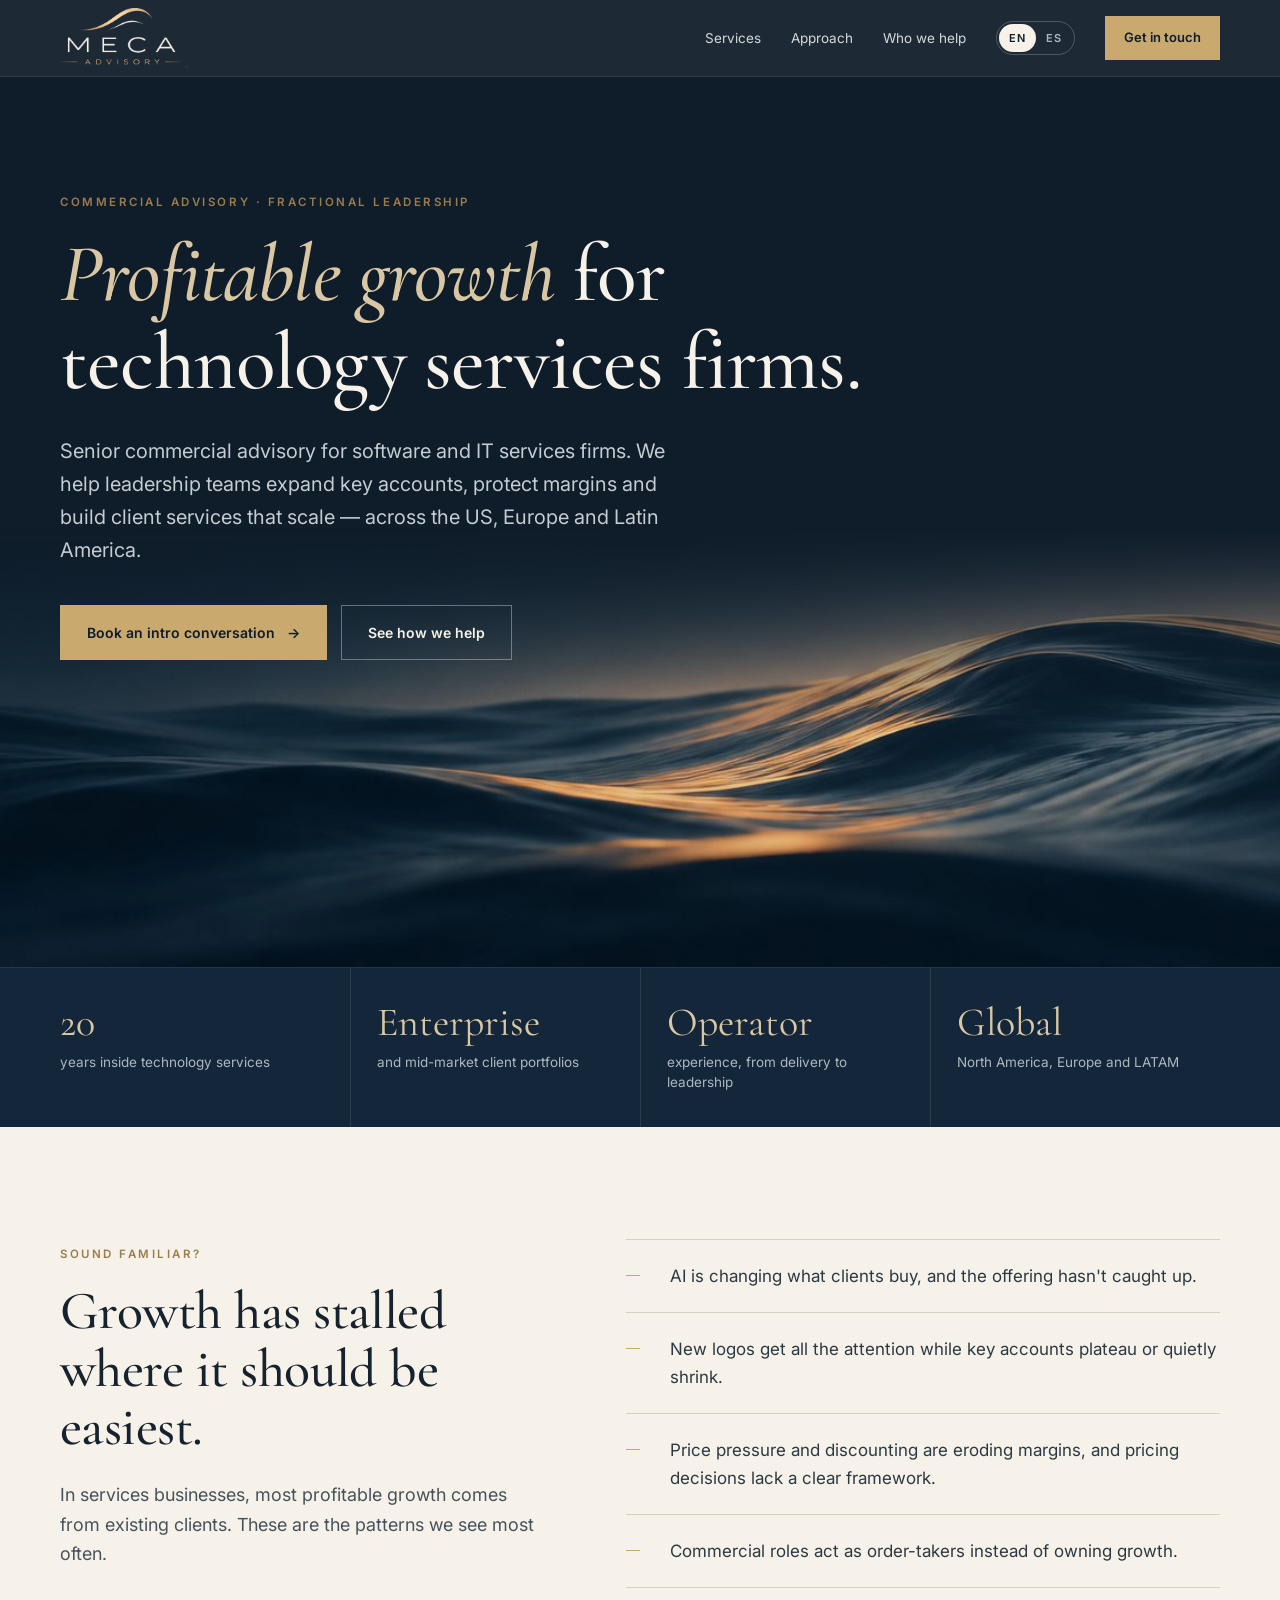
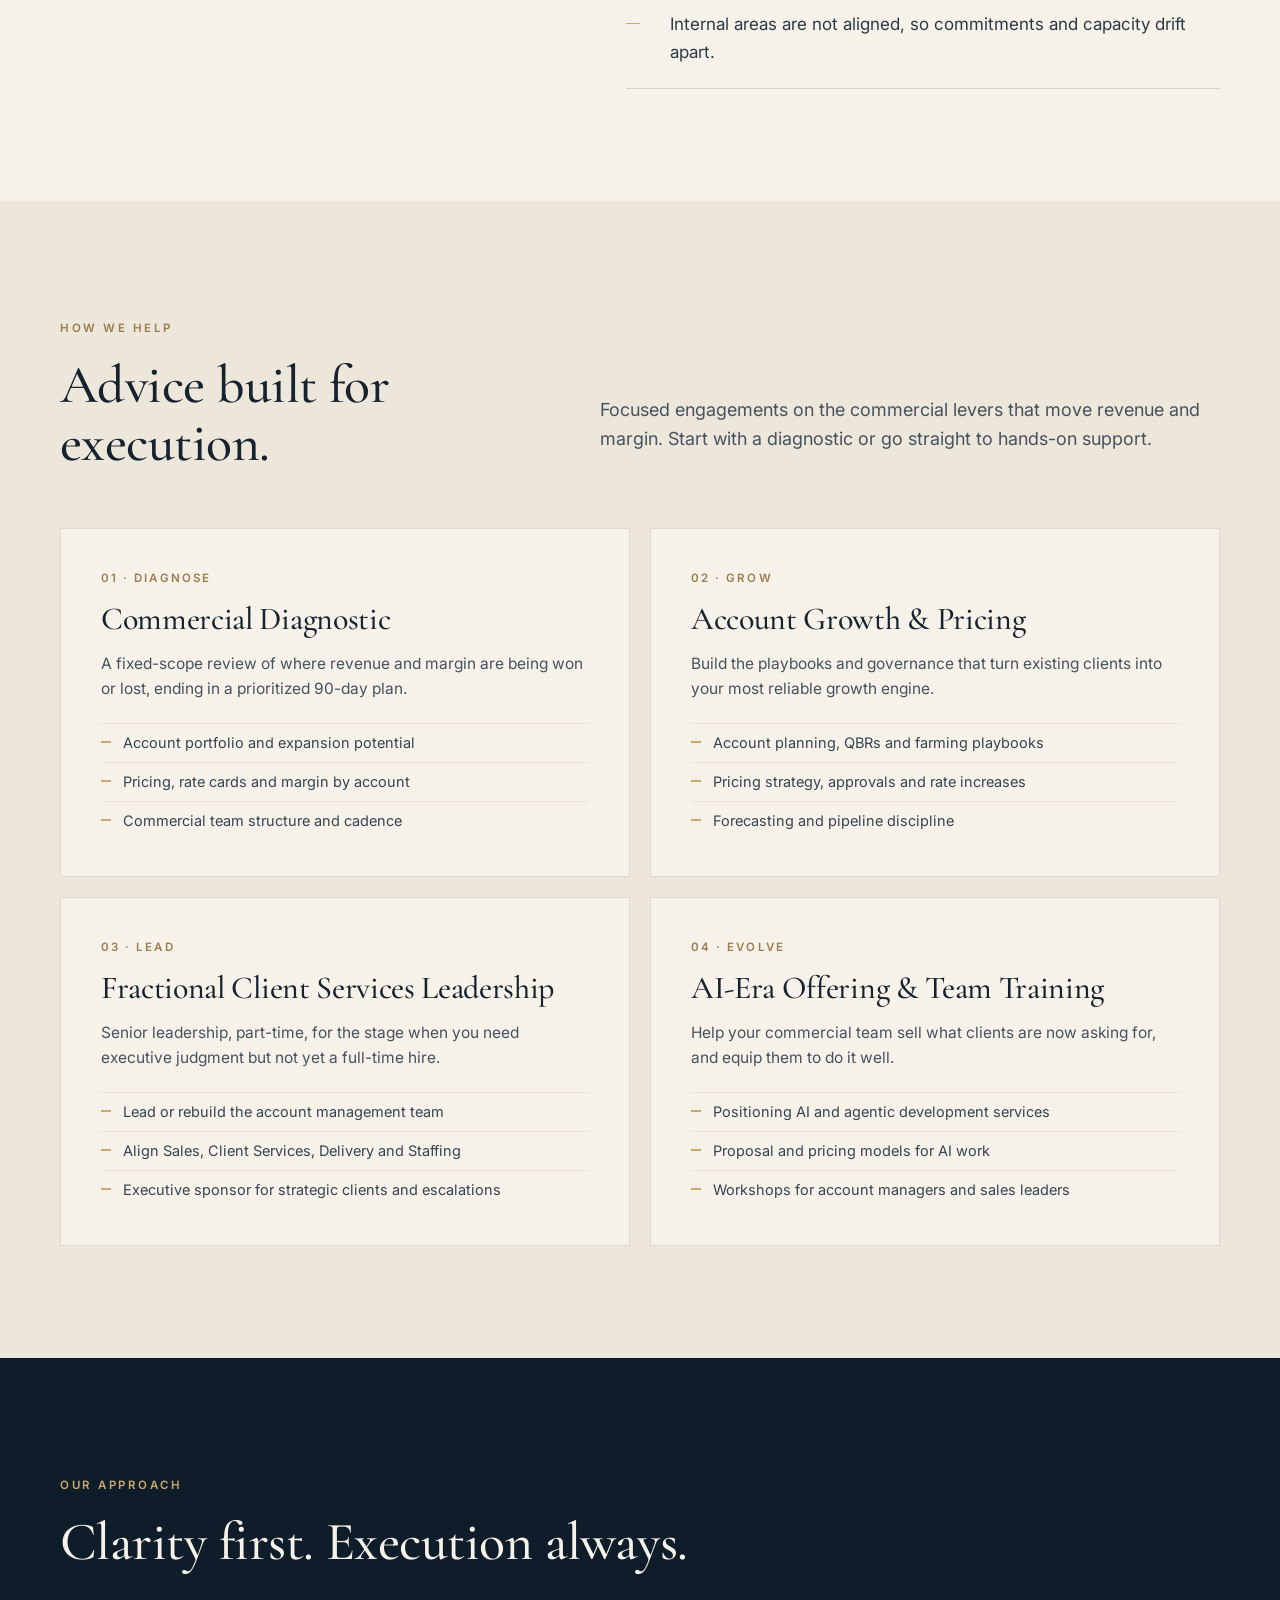
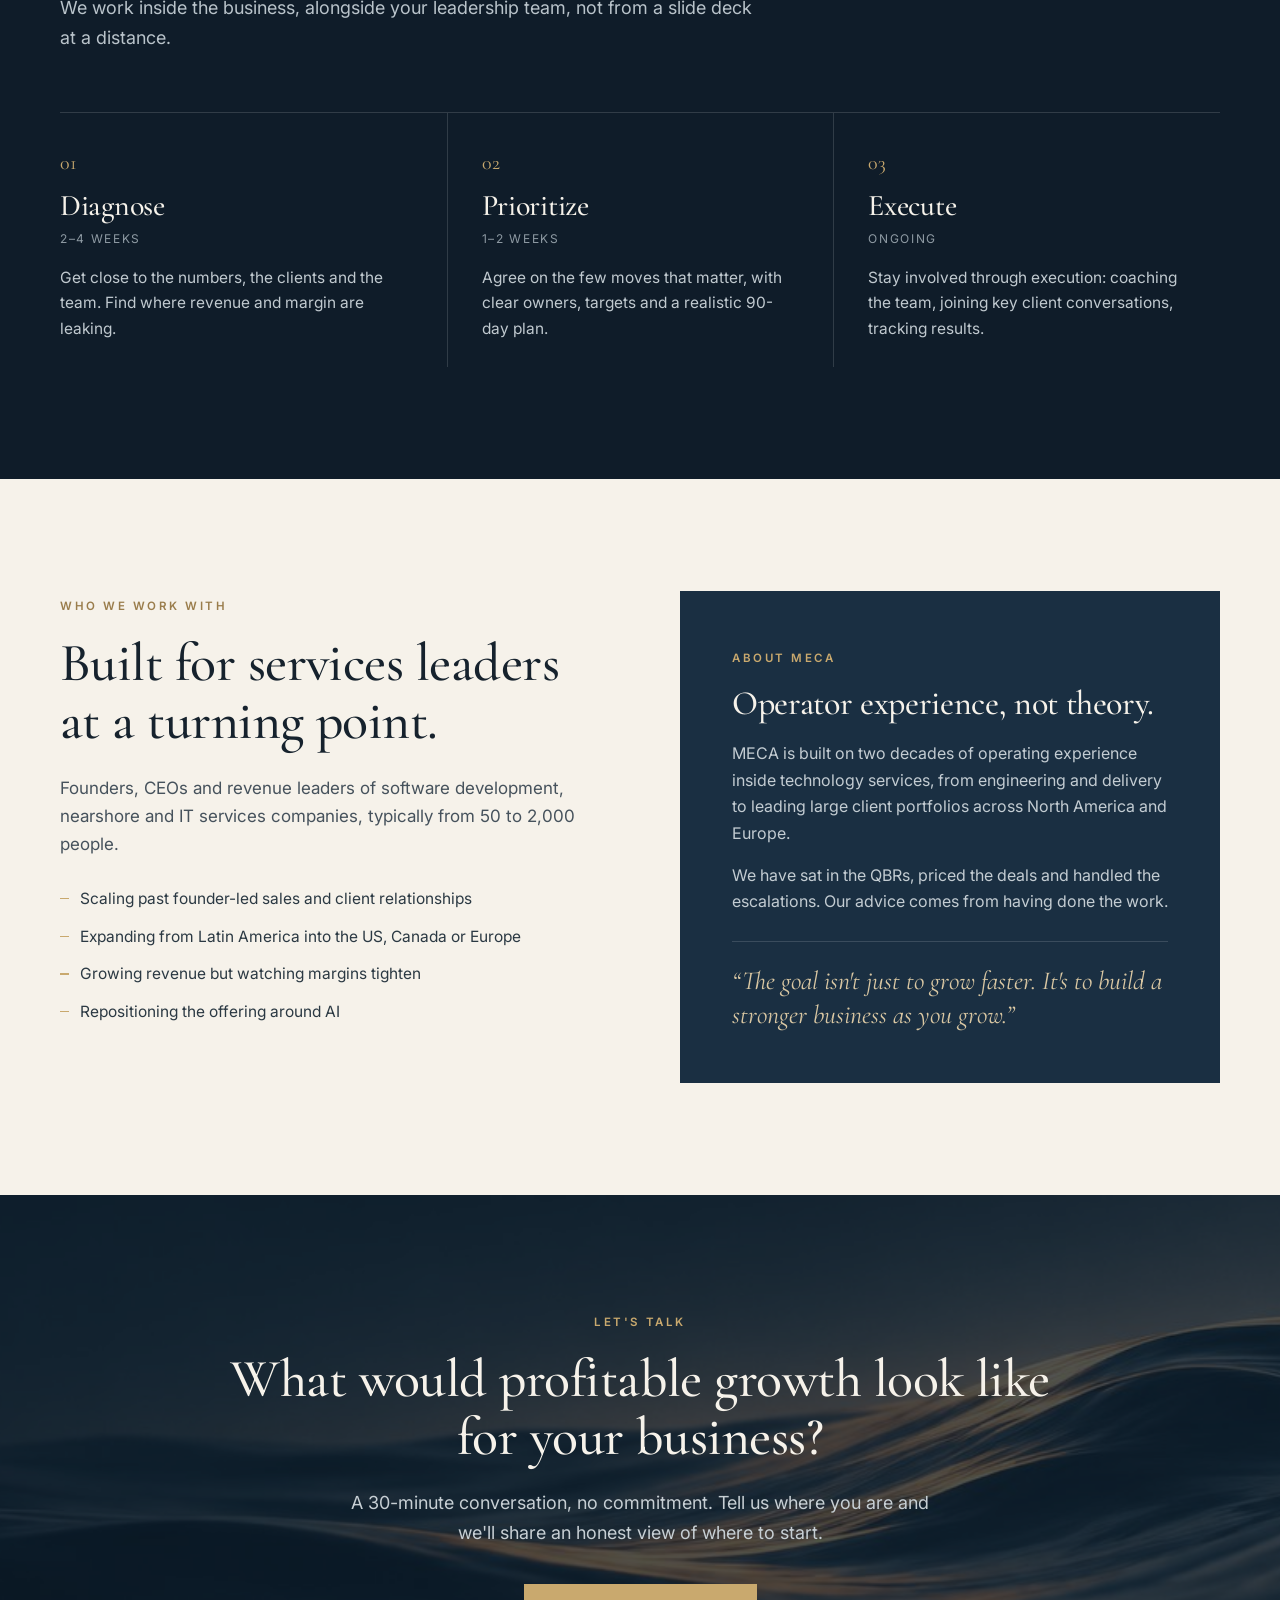
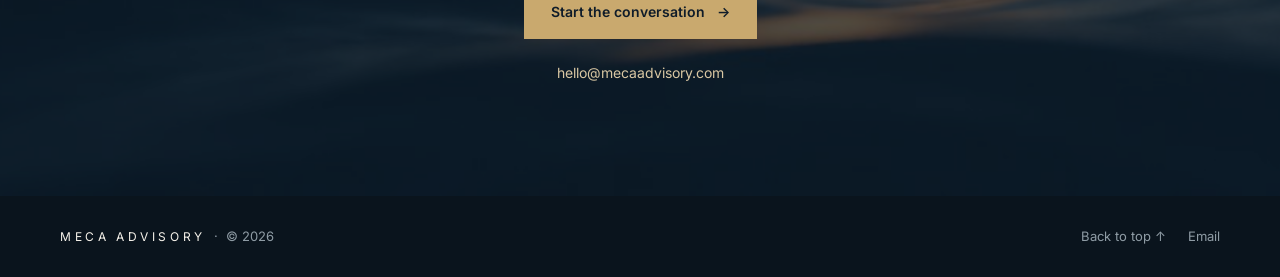
==== index.html @ 4ca4e2cd "Update 'Sound familiar?' challenge list Co-Authored-By: Claude Opus 5.5 <noreply@anthropic.com> Clau" ====
<!doctype html>
<html lang="en" data-lang="en">
<head>
  <meta charset="utf-8" />
  <meta name="viewport" content="width=device-width, initial-scale=1" />
  <title>MECA Advisory | Commercial advisory for technology services firms</title>
  <meta name="description" content="Senior commercial advisory for software and IT services firms: account growth, pricing, client services and fractional leadership. US, Canada, Europe and Latin America." />
  <meta name="theme-color" content="#0f1c29" />
  <link rel="canonical" href="https://mecaadvisory.com/" />
  <meta property="og:type" content="website" />
  <meta property="og:url" content="https://mecaadvisory.com/" />
  <meta property="og:title" content="MECA Advisory | Profitable growth for technology services firms" />
  <meta property="og:description" content="Senior commercial advisory for software and IT services firms: account growth, pricing, client services and fractional leadership." />
  <meta property="og:image" content="https://mecaadvisory.com/assets/og-image.jpg" />
  <meta name="twitter:card" content="summary_large_image" />
  <link rel="icon" href="assets/favicon.svg" type="image/svg+xml" />
  <link rel="preconnect" href="https://fonts.googleapis.com" />
  <link rel="preconnect" href="https://fonts.gstatic.com" crossorigin />
  <link href="https://fonts.googleapis.com/css2?family=Cormorant+Garamond:wght@400;500;600&family=Inter:wght@400;500;600&display=swap" rel="stylesheet" />
  <style>
    :root{
      --navy:#0f1c29;--navy-2:#14263a;--navy-3:#1a2f42;
      --ivory:#f6f2ea;--sand:#ece6db;--gold:#c9a96e;--gold-soft:#d9c7a3;
      --ink:#16222d;--body:#46525c;--muted:#6b757d;--line:#d8d0c2;
      --serif:"Cormorant Garamond",Georgia,"Times New Roman",serif;
      --sans:Inter,ui-sans-serif,-apple-system,BlinkMacSystemFont,"Segoe UI",Roboto,sans-serif;
    }
    *{box-sizing:border-box}
    html{scroll-behavior:smooth}
    body{margin:0;background:var(--ivory);color:var(--ink);font-family:var(--sans);font-size:16px;line-height:1.65;-webkit-font-smoothing:antialiased}
    a{color:inherit;text-decoration:none}
    img{max-width:100%;display:block}
    :focus-visible{outline:2px solid var(--gold);outline-offset:4px}
    .container{width:min(1160px,calc(100% - 48px));margin-inline:auto}

    /* Language switching: each text has an EN and ES version */
    html[data-lang="en"] [lang="es"]{display:none!important}
    html[data-lang="es"] [lang="en"]{display:none!important}

    /* Header */
    .site-header{position:sticky;top:0;z-index:50;background:rgba(15,28,41,.94);backdrop-filter:blur(10px);-webkit-backdrop-filter:blur(10px);border-bottom:1px solid rgba(255,255,255,.08);color:var(--ivory)}
    .nav{height:76px;display:flex;align-items:center;justify-content:space-between;gap:24px}
    .logo img{width:128px;height:auto}
    .nav-links{display:flex;align-items:center;gap:30px;font-size:13.5px;color:#d5dade}
    .nav-links a:hover{color:var(--gold-soft)}
    .lang{display:inline-flex;border:1px solid rgba(255,255,255,.22);border-radius:999px;padding:2px}
    .lang button{all:unset;cursor:pointer;font-size:11px;font-weight:600;letter-spacing:.08em;padding:5px 10px;border-radius:999px;color:#aeb8bf}
    .lang button[aria-pressed="true"]{background:var(--ivory);color:var(--navy)}
    .lang button:focus-visible{outline:2px solid var(--gold)}

    /* Buttons */
    .btn{display:inline-flex;align-items:center;gap:12px;padding:15px 26px;background:var(--gold);color:var(--navy);font-size:14px;font-weight:600;border:1px solid var(--gold);transition:background .2s,color .2s,border-color .2s}
    .btn:hover{background:var(--ivory);border-color:var(--ivory)}
    .btn-ghost{background:transparent;color:var(--ivory);border-color:rgba(255,255,255,.35)}
    .btn-ghost:hover{background:transparent;color:var(--gold-soft);border-color:var(--gold-soft)}
    .nav .btn{padding:10px 18px;font-size:13px}

    /* Type */
    h1,h2,h3{font-family:var(--serif);font-weight:500;line-height:1.08;margin:0;letter-spacing:-.01em}
    p{margin:0 0 1em}
    .eyebrow{display:inline-block;text-transform:uppercase;letter-spacing:.22em;font-size:11.5px;font-weight:600;color:#9a7d4c;margin-bottom:18px}
    .dark .eyebrow{color:var(--gold)}
    h2{font-size:clamp(36px,4.2vw,56px)}
    .section-intro{max-width:620px;font-size:18px;color:var(--body)}

    /* Hero */
    .hero{position:relative;background:var(--navy);color:var(--ivory);overflow:hidden}
    .hero::after{content:"";position:absolute;inset:auto 0 0 0;height:min(46vw,440px);background:url("assets/hero-ocean.jpg") center bottom/cover no-repeat;opacity:.9;
      -webkit-mask-image:linear-gradient(to bottom,transparent,#000 45%);mask-image:linear-gradient(to bottom,transparent,#000 45%)}
    .hero-inner{position:relative;z-index:1;padding:110px 0 clamp(200px,24vw,320px)}
    .hero h1{font-size:clamp(46px,6.4vw,88px);max-width:900px;font-weight:500}
    .hero h1 em{font-style:italic;color:var(--gold-soft)}
    .hero .sub{font-size:clamp(17px,1.6vw,20px);color:#c4ccd2;max-width:640px;margin:28px 0 38px}
    .hero-actions{display:flex;flex-wrap:wrap;gap:14px}

    /* Proof strip */
    .proof{background:var(--navy-2);color:var(--ivory);border-top:1px solid rgba(255,255,255,.07)}
    .proof-grid{display:grid;grid-template-columns:repeat(4,1fr)}
    .proof-item{padding:34px 26px 34px 0}
    .proof-item+.proof-item{padding-left:26px;border-left:1px solid rgba(255,255,255,.1)}
    .proof-num{font-family:var(--serif);font-size:40px;line-height:1;color:var(--gold-soft)}
    .proof-label{font-size:13.5px;color:#aeb8bf;margin-top:10px;line-height:1.5}

    section{padding:112px 0}

    /* Challenges */
    .challenges-grid{display:grid;grid-template-columns:.9fr 1.1fr;gap:80px;align-items:start}
    .challenge-list{list-style:none;margin:0;padding:0;border-top:1px solid var(--line)}
    .challenge-list li{display:grid;grid-template-columns:28px 1fr;gap:16px;padding:22px 0;border-bottom:1px solid var(--line);font-size:17px;color:#2b3943}
    .challenge-list li::before{content:"";width:14px;height:1.5px;background:var(--gold);margin-top:13px}

    /* Services */
    .services{background:var(--sand)}
    .services-head{display:flex;justify-content:space-between;align-items:end;gap:40px;margin-bottom:56px}
    .service-grid{display:grid;grid-template-columns:repeat(2,1fr);gap:20px}
    .service{background:var(--ivory);padding:40px 40px 36px;border:1px solid #e1d9cb;display:flex;flex-direction:column}
    .service .tag{font-size:11.5px;letter-spacing:.18em;text-transform:uppercase;color:#9a7d4c;font-weight:600}
    .service h3{font-size:32px;margin:14px 0 14px}
    .service p{color:var(--body);font-size:15.5px}
    .service ul{margin:6px 0 0;padding:0;list-style:none;font-size:14.5px;color:#36444f}
    .service li{padding:7px 0 7px 22px;position:relative;border-top:1px solid #ebe4d7}
    .service li::before{content:"";position:absolute;left:0;top:17px;width:10px;height:1.5px;background:var(--gold)}

    /* Approach */
    .dark{background:var(--navy);color:var(--ivory)}
    .approach-head{max-width:700px;margin-bottom:60px}
    .approach-head p{color:#b9c3ca;font-size:18px}
    .steps{display:grid;grid-template-columns:repeat(3,1fr);gap:0;border-top:1px solid rgba(255,255,255,.14)}
    .step{padding:34px 34px 10px 0}
    .step+.step{padding-left:34px;border-left:1px solid rgba(255,255,255,.14)}
    .step .n{font-family:var(--serif);font-size:20px;color:var(--gold)}
    .step h3{font-size:30px;margin:10px 0 6px}
    .step .time{font-size:12px;letter-spacing:.14em;text-transform:uppercase;color:#8e9aa3;margin-bottom:16px}
    .step p{color:#c0c9cf;font-size:15.5px}

    /* Who + About */
    .who-grid{display:grid;grid-template-columns:1fr 1fr;gap:80px}
    .who p{font-size:17px;color:var(--body)}
    .fit{margin-top:28px;display:grid;gap:12px}
    .fit div{font-size:15.5px;color:#2b3943;padding-left:20px;position:relative}
    .fit div::before{content:"";position:absolute;left:0;top:12px;width:9px;height:1.5px;background:var(--gold)}
    .about{background:var(--navy-3);color:var(--ivory);padding:52px;align-self:start}
    .about .eyebrow{color:var(--gold)}
    .about h3{font-size:34px;margin-bottom:18px}
    .about p{color:#c3ccd2;font-size:16px}
    .quote{font-family:var(--serif);font-style:italic;font-size:26px;line-height:1.3;color:var(--gold-soft);border-top:1px solid rgba(255,255,255,.14);padding-top:22px;margin-top:26px}

    /* Contact */
    .contact{position:relative;background:var(--navy);color:var(--ivory);text-align:center;overflow:hidden}
    .contact::before{content:"";position:absolute;inset:0;background:url("assets/hero-ocean.jpg") center 70%/cover no-repeat;opacity:.28}
    .contact .container{position:relative}
    .contact h2{max-width:820px;margin:0 auto 22px}
    .contact p{max-width:600px;margin:0 auto 36px;color:#c7cfd4;font-size:18px}
    .contact .email{display:block;margin-top:22px;font-size:14px;color:var(--gold-soft)}

    footer{background:#0a141d;color:#8f9ca5;padding:30px 0;font-size:13px}
    .footer-inner{display:flex;justify-content:space-between;align-items:center;gap:20px;flex-wrap:wrap}
    .footer-inner a:hover{color:var(--gold-soft)}
    .foot-brand{color:var(--ivory);letter-spacing:.3em;font-size:12px}

    @media (max-width:980px){
      .nav-links .nl{display:none}
      .challenges-grid,.who-grid{grid-template-columns:1fr;gap:44px}
      .service-grid{grid-template-columns:1fr}
      .steps{grid-template-columns:1fr}
      .step,.step+.step{padding:28px 0 6px;border-left:0;border-bottom:1px solid rgba(255,255,255,.14)}
      .proof-grid{grid-template-columns:repeat(2,1fr)}
      .proof-item,.proof-item+.proof-item{padding:26px 18px 26px 0;border-left:0}
      .proof-item:nth-child(even){padding-left:18px;border-left:1px solid rgba(255,255,255,.1)}
      .proof-item:nth-child(-n+2){border-bottom:1px solid rgba(255,255,255,.1)}
      .services-head{display:block}
      .services-head .section-intro{margin-top:20px}
    }
    @media (max-width:600px){
      .container{width:calc(100% - 36px)}
      .nav{height:66px;gap:12px}
      .logo img{width:92px}
      .nav-links{gap:12px}
      .nav .btn{display:none}
      .hero-inner{padding:64px 0 210px}
      section{padding:76px 0}
      .service{padding:30px 24px 26px}
      .service h3{font-size:28px}
      .about{padding:34px 26px}
      .proof-num{font-size:36px}
      .hero-actions .btn{width:100%;justify-content:center}
    }
    @media (prefers-reduced-motion:reduce){html{scroll-behavior:auto}.btn{transition:none}}
  </style>
</head>
<body>

<header class="site-header">
  <div class="container nav">
    <a class="logo" href="#top" aria-label="MECA Advisory"><img src="assets/meca-logo.png" alt="MECA Advisory" width="360" height="166" /></a>
    <nav class="nav-links" aria-label="Main">
      <a class="nl" href="#services"><span lang="en">Services</span><span lang="es">Servicios</span></a>
      <a class="nl" href="#approach"><span lang="en">Approach</span><span lang="es">Enfoque</span></a>
      <a class="nl" href="#who"><span lang="en">Who we help</span><span lang="es">A quién ayudamos</span></a>
      <div class="lang" role="group" aria-label="Language / Idioma">
        <button type="button" data-set-lang="en" aria-pressed="true">EN</button>
        <button type="button" data-set-lang="es" aria-pressed="false">ES</button>
      </div>
      <a class="btn" href="#contact"><span lang="en">Get in touch</span><span lang="es">Contacto</span></a>
    </nav>
  </div>
</header>

<main id="top">

  <!-- HERO -->
  <section class="hero" aria-labelledby="hero-title" style="padding:0">
    <div class="container hero-inner">
      <div class="eyebrow">
        <span lang="en">Commercial advisory · Fractional leadership</span>
        <span lang="es">Asesoría comercial · Liderazgo fraccional</span>
      </div>
      <h1 id="hero-title">
        <span lang="en"><em>Profitable growth</em> for technology services firms.</span>
        <span lang="es"><em>Crecimiento rentable</em> para empresas de servicios de tecnología.</span>
      </h1>
      <p class="sub">
        <span lang="en">Senior commercial advisory for software and IT services firms. We help leadership teams expand key accounts, protect margins and build client services that scale — across the US, Europe and Latin America.</span>
        <span lang="es">Asesoría comercial senior para empresas de software y servicios IT. Ayudamos a equipos directivos a expandir cuentas clave, proteger márgenes y construir un área de Client Services que escale, en Estados Unidos, Europa y América Latina.</span>
      </p>
      <div class="hero-actions">
        <a class="btn" href="#contact"><span lang="en">Book an intro conversation</span><span lang="es">Agendá una primera conversación</span> <span aria-hidden="true">→</span></a>
        <a class="btn btn-ghost" href="#services"><span lang="en">See how we help</span><span lang="es">Cómo ayudamos</span></a>
      </div>
    </div>
  </section>

  <!-- PROOF -->
  <div class="proof" aria-label="Experience">
    <div class="container proof-grid">
      <div class="proof-item"><div class="proof-num">20</div><div class="proof-label"><span lang="en">years inside technology services</span><span lang="es">años en servicios de tecnología</span></div></div>
      <div class="proof-item"><div class="proof-num"><span lang="en">Enterprise</span><span lang="es">Enterprise</span></div><div class="proof-label"><span lang="en">and mid-market client portfolios</span><span lang="es">y mid-market: carteras de clientes</span></div></div>
      <div class="proof-item"><div class="proof-num"><span lang="en">Operator</span><span lang="es">Operación</span></div><div class="proof-label"><span lang="en">experience, from delivery to leadership</span><span lang="es">real, de delivery a liderazgo</span></div></div>
      <div class="proof-item"><div class="proof-num"><span lang="en">Global</span><span lang="es">Global</span></div><div class="proof-label"><span lang="en">North America, Europe and LATAM</span><span lang="es">Norteamérica, Europa y LATAM</span></div></div>
    </div>
  </div>

  <!-- CHALLENGES -->
  <section aria-labelledby="ch-title">
    <div class="container challenges-grid">
      <div>
        <div class="eyebrow"><span lang="en">Sound familiar?</span><span lang="es">¿Te suena?</span></div>
        <h2 id="ch-title"><span lang="en">Growth has stalled where it should be easiest.</span><span lang="es">El crecimiento se frena donde debería ser más fácil.</span></h2>
        <p class="section-intro" style="margin-top:24px"><span lang="en">In services businesses, most profitable growth comes from existing clients. These are the patterns we see most often.</span><span lang="es">En empresas de servicios, el crecimiento más rentable viene de los clientes actuales. Estos son los patrones que vemos con más frecuencia.</span></p>
      </div>
      <ul class="challenge-list">
        <li><span lang="en">AI is changing what clients buy, and the offering hasn't caught up.</span><span lang="es">La IA está cambiando lo que compran los clientes, y la oferta todavía no se adaptó.</span></li>
        <li><span lang="en">New logos get all the attention while key accounts plateau or quietly shrink.</span><span lang="es">Los clientes nuevos se llevan toda la atención mientras las cuentas clave se estancan o se achican.</span></li>
        <li><span lang="en">Price pressure and discounting are eroding margins, and pricing decisions lack a clear framework.</span><span lang="es">La presión sobre los precios y los descuentos erosionan el margen, y no hay un criterio claro de pricing.</span></li>
        <li><span lang="en">Commercial roles act as order-takers instead of owning growth.</span><span lang="es">Los roles comerciales toman pedidos en lugar de ser dueños del crecimiento.</span></li>
        <li><span lang="en">Internal areas are not aligned, so commitments and capacity drift apart.</span><span lang="es">Las áreas internas no están alineadas, y lo comprometido no coincide con la capacidad real.</span></li>
      </ul>
    </div>
  </section>

  <!-- SERVICES -->
  <section class="services" id="services" aria-labelledby="sv-title">
    <div class="container">
      <div class="services-head">
        <div>
          <div class="eyebrow"><span lang="en">How we help</span><span lang="es">Cómo ayudamos</span></div>
          <h2 id="sv-title"><span lang="en">Advice built for execution.</span><span lang="es">Asesoría pensada para ejecutar.</span></h2>
        </div>
        <p class="section-intro"><span lang="en">Focused engagements on the commercial levers that move revenue and margin. Start with a diagnostic or go straight to hands-on support.</span><span lang="es">Proyectos enfocados en las palancas comerciales que mueven facturación y margen. Se puede empezar con un diagnóstico o ir directo a acompañamiento en la ejecución.</span></p>
      </div>

      <div class="service-grid">
        <article class="service">
          <span class="tag"><span lang="en">01 · Diagnose</span><span lang="es">01 · Diagnóstico</span></span>
          <h3><span lang="en">Commercial Diagnostic</span><span lang="es">Diagnóstico comercial</span></h3>
          <p><span lang="en">A fixed-scope review of where revenue and margin are being won or lost, ending in a prioritized 90-day plan.</span><span lang="es">Una revisión de alcance acotado sobre dónde se gana o se pierde facturación y margen, con un plan priorizado a 90 días.</span></p>
          <ul>
            <li><span lang="en">Account portfolio and expansion potential</span><span lang="es">Cartera de cuentas y potencial de expansión</span></li>
            <li><span lang="en">Pricing, rate cards and margin by account</span><span lang="es">Pricing, tarifas y margen por cuenta</span></li>
            <li><span lang="en">Commercial team structure and cadence</span><span lang="es">Estructura y rutinas del equipo comercial</span></li>
          </ul>
        </article>

        <article class="service">
          <span class="tag"><span lang="en">02 · Grow</span><span lang="es">02 · Crecer</span></span>
          <h3><span lang="en">Account Growth &amp; Pricing</span><span lang="es">Crecimiento de cuentas y pricing</span></h3>
          <p><span lang="en">Build the playbooks and governance that turn existing clients into your most reliable growth engine.</span><span lang="es">Construir los playbooks y la gobernanza que convierten a los clientes actuales en el motor de crecimiento más confiable.</span></p>
          <ul>
            <li><span lang="en">Account planning, QBRs and farming playbooks</span><span lang="es">Account planning, QBRs y playbooks de farming</span></li>
            <li><span lang="en">Pricing strategy, approvals and rate increases</span><span lang="es">Estrategia de precios, aprobaciones y aumentos de tarifa</span></li>
            <li><span lang="en">Forecasting and pipeline discipline</span><span lang="es">Forecast y disciplina de pipeline</span></li>
          </ul>
        </article>

        <article class="service">
          <span class="tag"><span lang="en">03 · Lead</span><span lang="es">03 · Liderar</span></span>
          <h3><span lang="en">Fractional Client Services Leadership</span><span lang="es">Liderazgo fraccional de Client Services</span></h3>
          <p><span lang="en">Senior leadership, part-time, for the stage when you need executive judgment but not yet a full-time hire.</span><span lang="es">Liderazgo senior part-time, para la etapa en la que se necesita criterio ejecutivo pero todavía no una contratación full-time.</span></p>
          <ul>
            <li><span lang="en">Lead or rebuild the account management team</span><span lang="es">Liderar o reconstruir el equipo de account management</span></li>
            <li><span lang="en">Align Sales, Client Services, Delivery and Staffing</span><span lang="es">Alinear Ventas, Client Services, Delivery y Staffing</span></li>
            <li><span lang="en">Executive sponsor for strategic clients and escalations</span><span lang="es">Sponsor ejecutivo para clientes estratégicos y escalamientos</span></li>
          </ul>
        </article>

        <article class="service">
          <span class="tag"><span lang="en">04 · Evolve</span><span lang="es">04 · Evolucionar</span></span>
          <h3><span lang="en">AI-Era Offering &amp; Team Training</span><span lang="es">Oferta para la era de la IA y capacitación</span></h3>
          <p><span lang="en">Help your commercial team sell what clients are now asking for, and equip them to do it well.</span><span lang="es">Ayudar al equipo comercial a vender lo que los clientes están pidiendo hoy, y prepararlo para hacerlo bien.</span></p>
          <ul>
            <li><span lang="en">Positioning AI and agentic development services</span><span lang="es">Posicionamiento de servicios de IA y desarrollo agéntico</span></li>
            <li><span lang="en">Proposal and pricing models for AI work</span><span lang="es">Modelos de propuesta y pricing para proyectos de IA</span></li>
            <li><span lang="en">Workshops for account managers and sales leaders</span><span lang="es">Workshops para account managers y líderes comerciales</span></li>
          </ul>
        </article>
      </div>
    </div>
  </section>

  <!-- APPROACH -->
  <section class="dark" id="approach" aria-labelledby="ap-title">
    <div class="container">
      <div class="approach-head">
        <div class="eyebrow"><span lang="en">Our approach</span><span lang="es">Nuestro enfoque</span></div>
        <h2 id="ap-title"><span lang="en">Clarity first. Execution always.</span><span lang="es">Primero claridad. Siempre ejecución.</span></h2>
        <p style="margin-top:22px"><span lang="en">We work inside the business, alongside your leadership team, not from a slide deck at a distance.</span><span lang="es">Trabajamos dentro del negocio, junto al equipo directivo, no a la distancia desde una presentación.</span></p>
      </div>
      <div class="steps">
        <div class="step">
          <div class="n">01</div>
          <h3><span lang="en">Diagnose</span><span lang="es">Diagnosticar</span></h3>
          <div class="time"><span lang="en">2–4 weeks</span><span lang="es">2–4 semanas</span></div>
          <p><span lang="en">Get close to the numbers, the clients and the team. Find where revenue and margin are leaking.</span><span lang="es">Entender los números, los clientes y el equipo. Encontrar dónde se pierde facturación y margen.</span></p>
        </div>
        <div class="step">
          <div class="n">02</div>
          <h3><span lang="en">Prioritize</span><span lang="es">Priorizar</span></h3>
          <div class="time"><span lang="en">1–2 weeks</span><span lang="es">1–2 semanas</span></div>
          <p><span lang="en">Agree on the few moves that matter, with clear owners, targets and a realistic 90-day plan.</span><span lang="es">Acordar las pocas iniciativas que importan, con responsables, metas claras y un plan realista a 90 días.</span></p>
        </div>
        <div class="step">
          <div class="n">03</div>
          <h3><span lang="en">Execute</span><span lang="es">Ejecutar</span></h3>
          <div class="time"><span lang="en">Ongoing</span><span lang="es">Continuo</span></div>
          <p><span lang="en">Stay involved through execution: coaching the team, joining key client conversations, tracking results.</span><span lang="es">Acompañar la ejecución: coaching al equipo, participación en conversaciones clave con clientes y seguimiento de resultados.</span></p>
        </div>
      </div>
    </div>
  </section>

  <!-- WHO + ABOUT -->
  <section class="who" id="who" aria-labelledby="who-title">
    <div class="container who-grid">
      <div>
        <div class="eyebrow"><span lang="en">Who we work with</span><span lang="es">Con quién trabajamos</span></div>
        <h2 id="who-title"><span lang="en">Built for services leaders at a turning point.</span><span lang="es">Para líderes de empresas de servicios en un momento clave.</span></h2>
        <p style="margin-top:24px"><span lang="en">Founders, CEOs and revenue leaders of software development, nearshore and IT services companies, typically from 50 to 2,000 people.</span><span lang="es">Fundadores, CEOs y líderes de revenue de empresas de desarrollo de software, nearshore y servicios IT, normalmente de 50 a 2.000 personas.</span></p>
        <div class="fit">
          <div><span lang="en">Scaling past founder-led sales and client relationships</span><span lang="es">Dejando atrás la venta y la relación con clientes centradas en el fundador</span></div>
          <div><span lang="en">Expanding from Latin America into the US, Canada or Europe</span><span lang="es">Expandiéndose desde América Latina a EE.&nbsp;UU., Canadá o Europa</span></div>
          <div><span lang="en">Growing revenue but watching margins tighten</span><span lang="es">Creciendo en facturación, pero con márgenes cada vez más ajustados</span></div>
          <div><span lang="en">Repositioning the offering around AI</span><span lang="es">Reposicionando la oferta en torno a la IA</span></div>
        </div>
      </div>
      <aside class="about" aria-labelledby="about-title">
        <div class="eyebrow"><span lang="en">About MECA</span><span lang="es">Sobre MECA</span></div>
        <h3 id="about-title"><span lang="en">Operator experience, not theory.</span><span lang="es">Experiencia de operación, no teoría.</span></h3>
        <p><span lang="en">MECA is built on two decades of operating experience inside technology services, from engineering and delivery to leading large client portfolios across North America and Europe.</span><span lang="es">MECA se apoya en dos décadas de experiencia operando dentro de los servicios de tecnología, desde ingeniería y delivery hasta liderar grandes carteras de clientes en Norteamérica y Europa.</span></p>
        <p><span lang="en">We have sat in the QBRs, priced the deals and handled the escalations. Our advice comes from having done the work.</span><span lang="es">Estuvimos en los QBRs, armamos los precios y resolvimos los escalamientos. Nuestra asesoría viene de haber hecho el trabajo.</span></p>
        <div class="quote"><span lang="en">“The goal isn't just to grow faster. It's to build a stronger business as you grow.”</span><span lang="es">“El objetivo no es solo crecer más rápido. Es construir una empresa más sólida mientras crece.”</span></div>
      </aside>
    </div>
  </section>

  <!-- CONTACT -->
  <section class="contact dark" id="contact" aria-labelledby="ct-title">
    <div class="container">
      <div class="eyebrow"><span lang="en">Let's talk</span><span lang="es">Conversemos</span></div>
      <h2 id="ct-title"><span lang="en">What would profitable growth look like for your business?</span><span lang="es">¿Cómo se vería un crecimiento rentable para tu empresa?</span></h2>
      <p><span lang="en">A 30-minute conversation, no commitment. Tell us where you are and we'll share an honest view of where to start.</span><span lang="es">Una conversación de 30 minutos, sin compromiso. Contanos dónde estás y te damos una mirada honesta de por dónde empezar.</span></p>
      <a class="btn" id="mail-cta" href="mailto:hello@mecaadvisory.com?subject=Intro%20conversation%20%7C%20MECA%20Advisory"><span lang="en">Start the conversation</span><span lang="es">Iniciar la conversación</span> <span aria-hidden="true">→</span></a>
      <a class="email" href="mailto:hello@mecaadvisory.com">hello@mecaadvisory.com</a>
    </div>
  </section>
</main>

<footer>
  <div class="container footer-inner">
    <div><span class="foot-brand">MECA ADVISORY</span> &nbsp;·&nbsp; © <span id="year">2026</span></div>
    <div style="display:flex;gap:22px"><a href="#top"><span lang="en">Back to top ↑</span><span lang="es">Volver arriba ↑</span></a><a href="mailto:hello@mecaadvisory.com">Email</a></div>
  </div>
</footer>

<script>
  (function(){
    var root=document.documentElement;
    var mail=document.getElementById('mail-cta');
    var subjects={en:'Intro conversation | MECA Advisory',es:'Primera conversación | MECA Advisory'};
    function setLang(l){
      root.setAttribute('data-lang',l);root.setAttribute('lang',l);
      document.querySelectorAll('[data-set-lang]').forEach(function(b){b.setAttribute('aria-pressed',b.dataset.setLang===l?'true':'false')});
      mail.href='mailto:hello@mecaadvisory.com?subject='+encodeURIComponent(subjects[l]);
      try{localStorage.setItem('meca-lang',l)}catch(e){}
    }
    var saved=null;try{saved=localStorage.getItem('meca-lang')}catch(e){}
    var q=new URLSearchParams(location.search).get('lang');
    var initial=(q==='es'||q==='en')?q:(saved||((navigator.language||'').toLowerCase().indexOf('es')===0?'es':'en'));
    setLang(initial);
    document.querySelectorAll('[data-set-lang]').forEach(function(b){b.addEventListener('click',function(){setLang(b.dataset.setLang)})});
    document.getElementById('year').textContent=new Date().getFullYear();
  })();
</script>
</body>
</html>
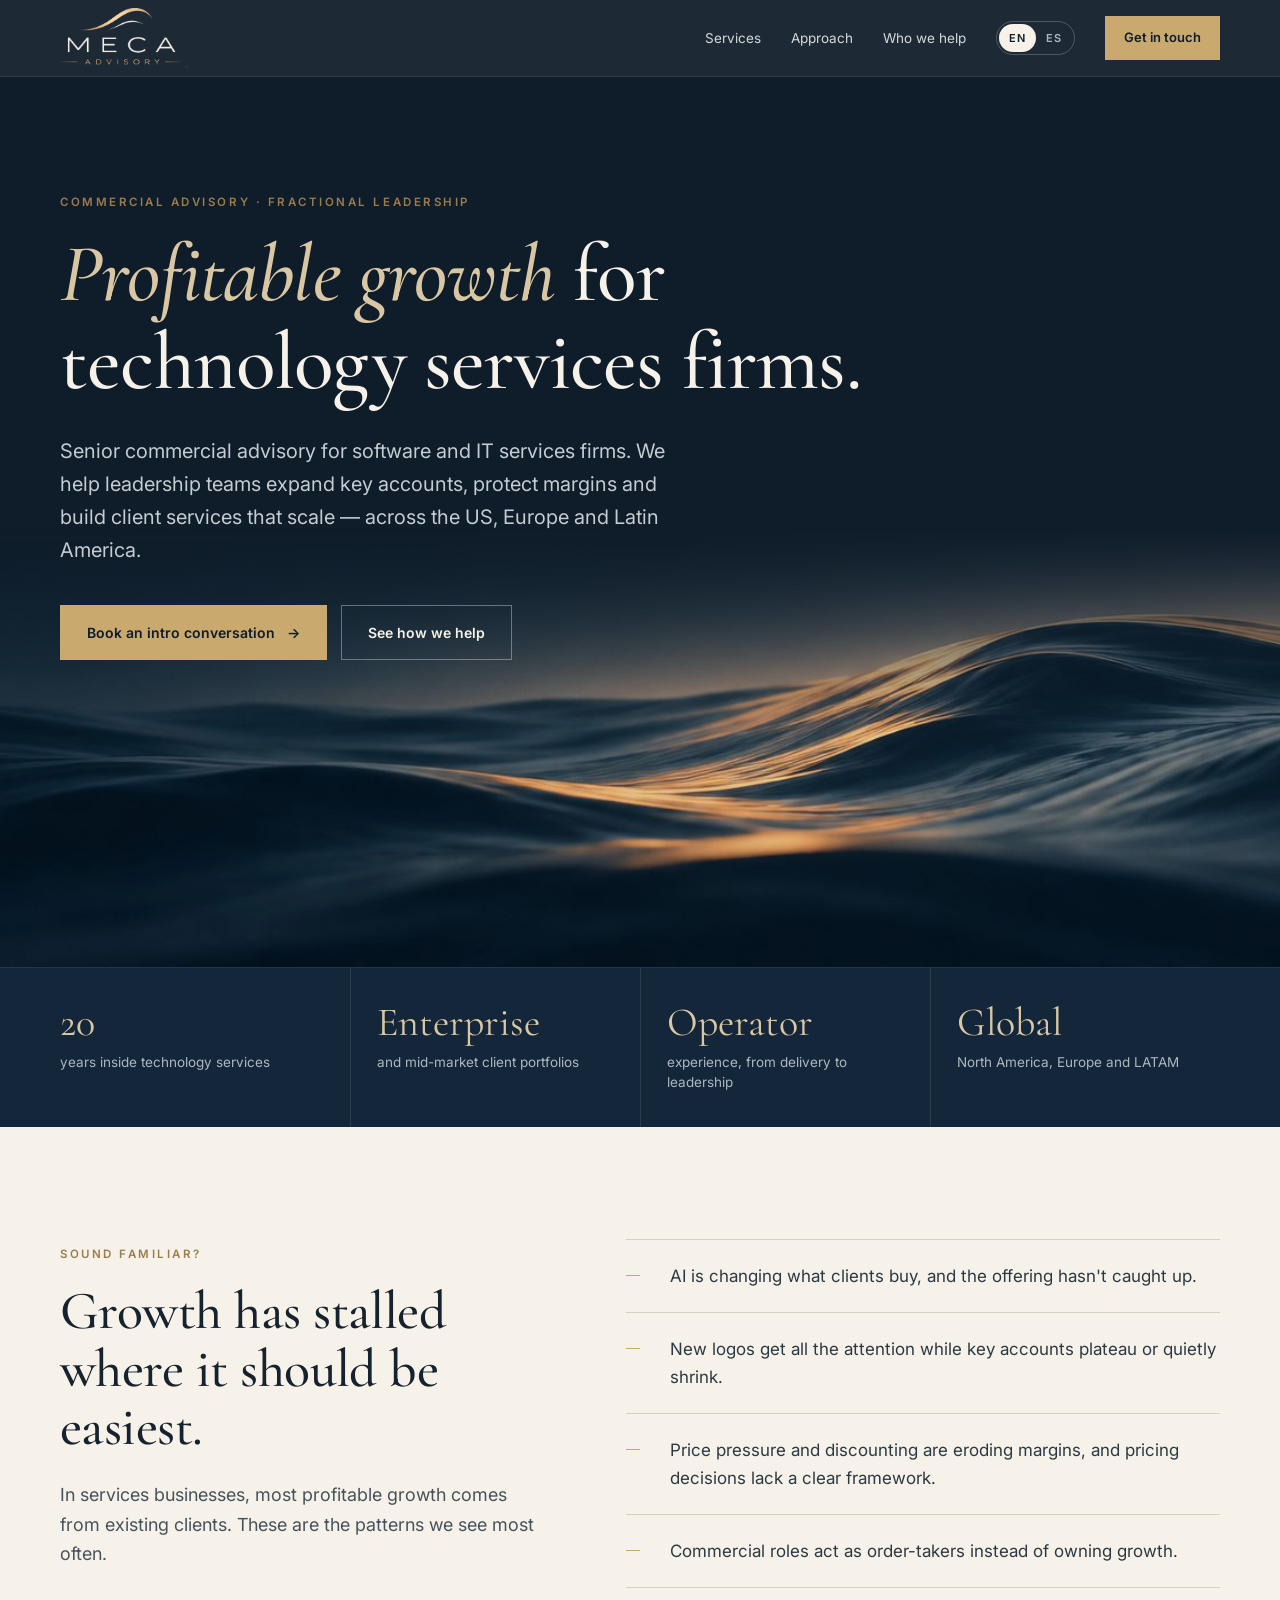
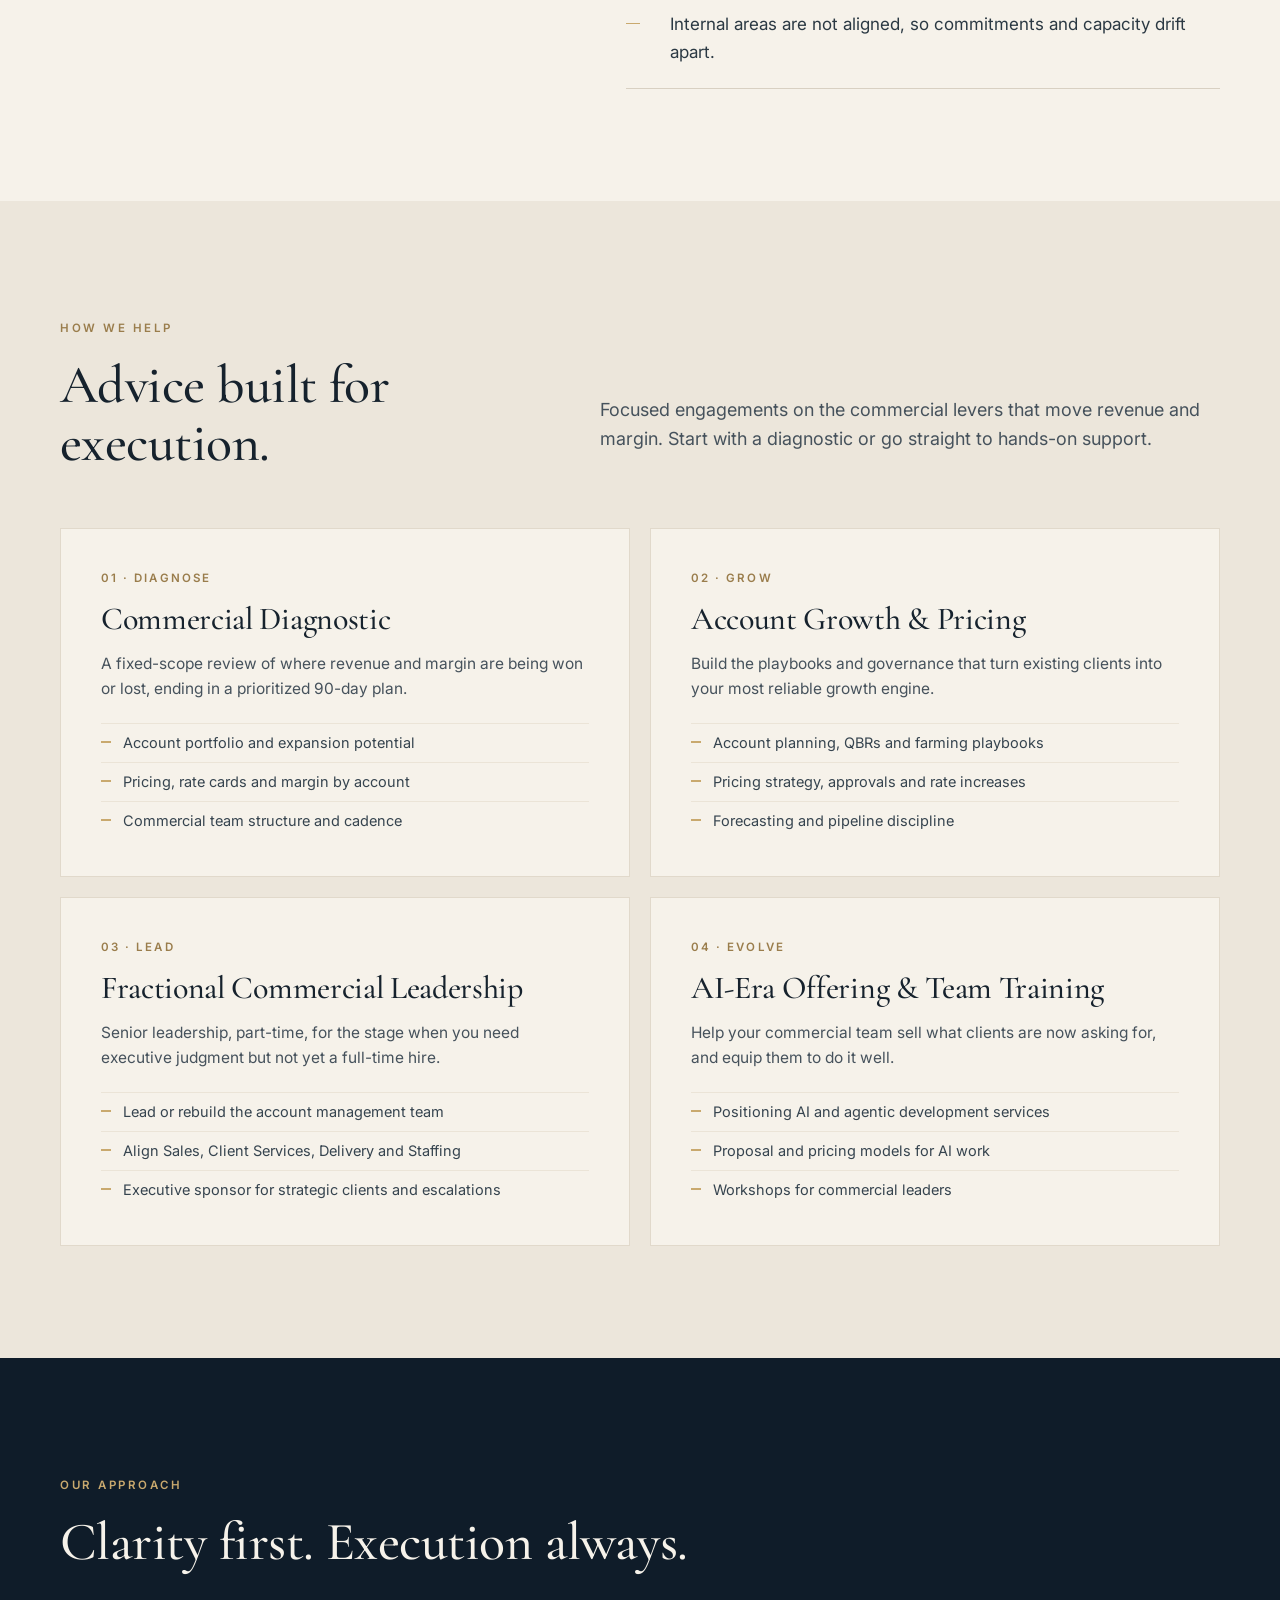
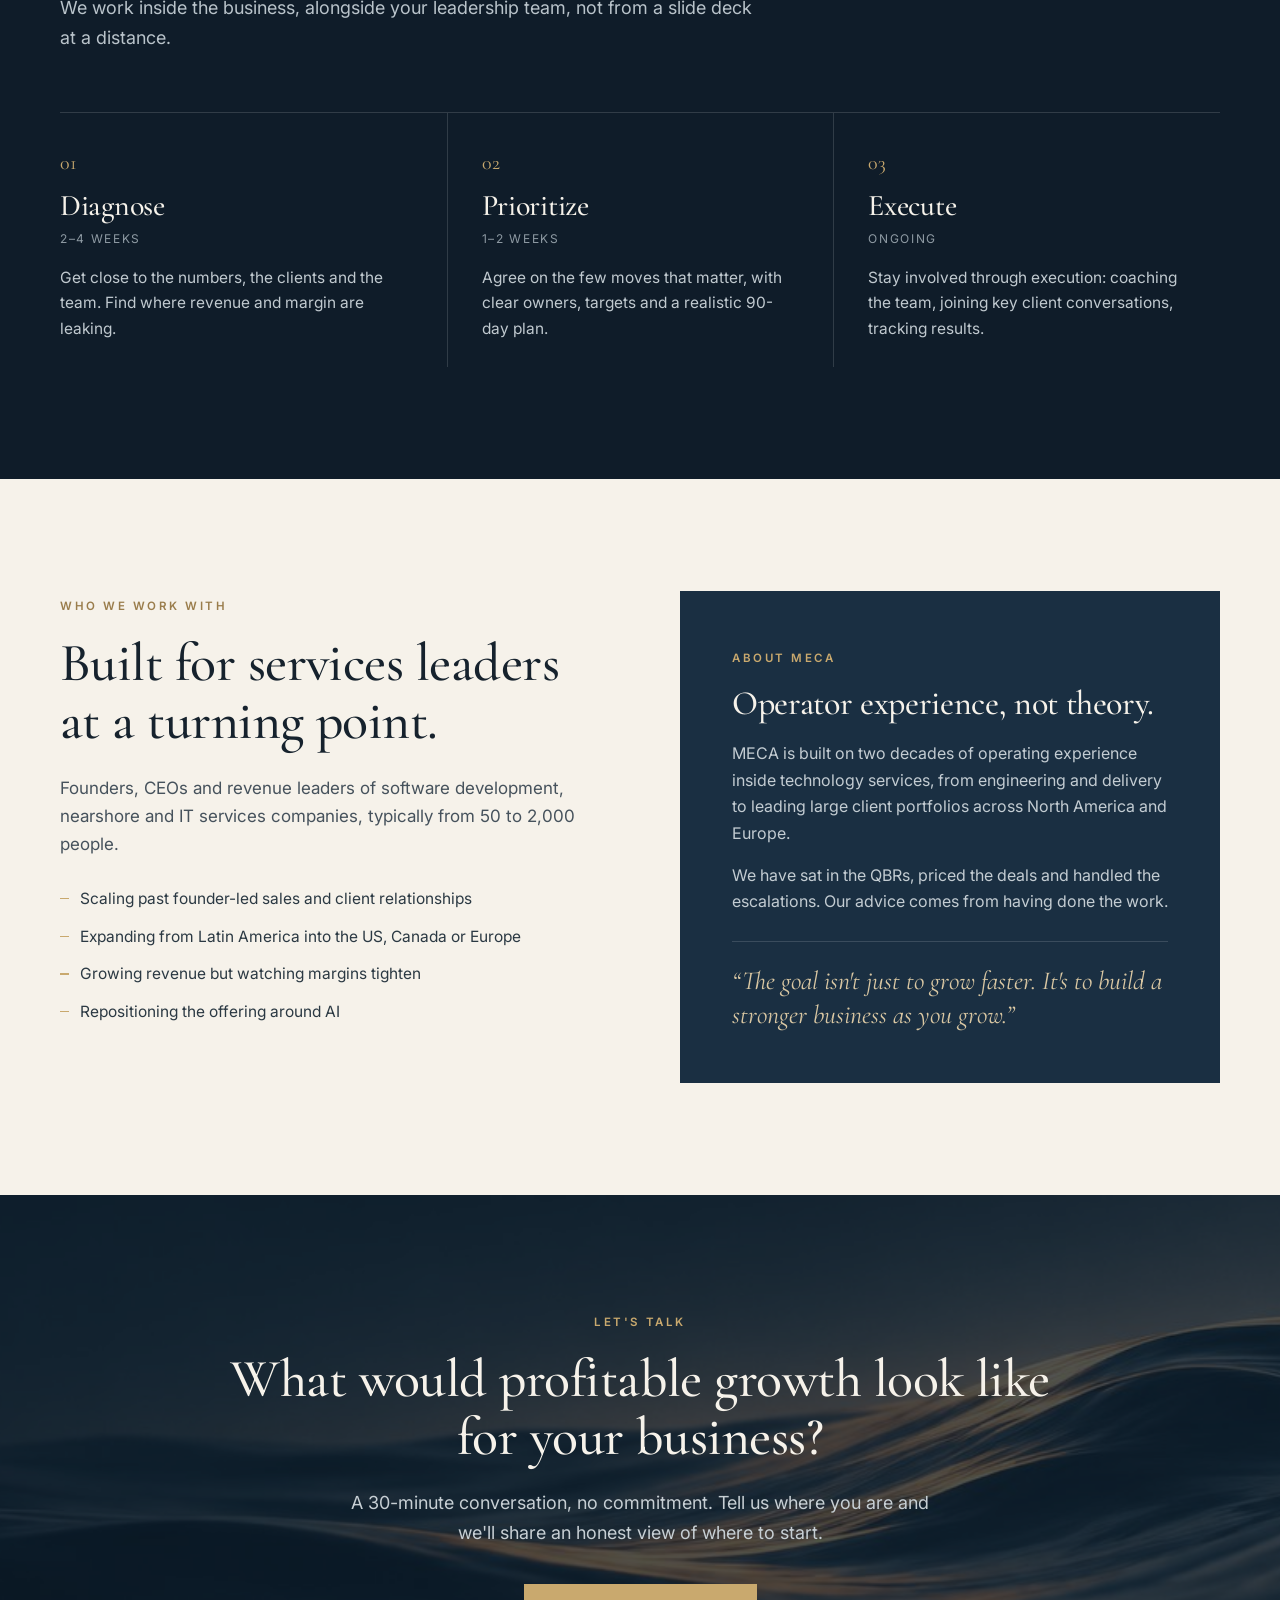
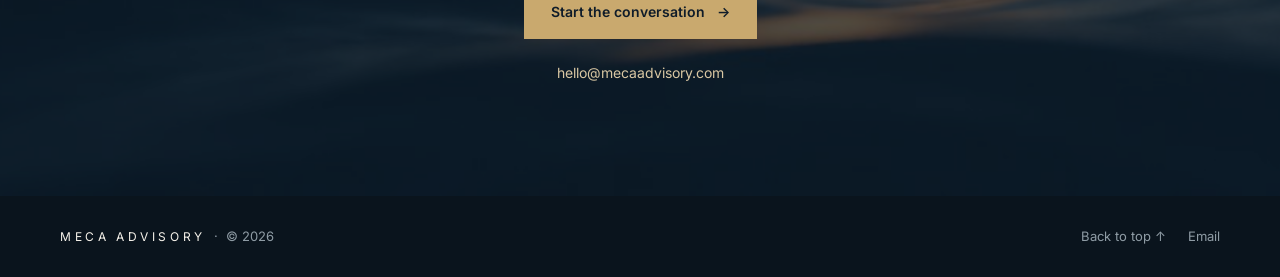
==== commit e6bc8fd2: "Rename fractional leadership service and update training workshops Co-Authored-By: Claude Opus 5.5 <" ====
--- a/index.html
+++ b/index.html
@@ -274,7 +274,7 @@
 
         <article class="service">
           <span class="tag"><span lang="en">03 · Lead</span><span lang="es">03 · Liderar</span></span>
-          <h3><span lang="en">Fractional Client Services Leadership</span><span lang="es">Liderazgo fraccional de Client Services</span></h3>
+          <h3><span lang="en">Fractional Commercial Leadership</span><span lang="es">Liderazgo comercial fraccional</span></h3>
           <p><span lang="en">Senior leadership, part-time, for the stage when you need executive judgment but not yet a full-time hire.</span><span lang="es">Liderazgo senior part-time, para la etapa en la que se necesita criterio ejecutivo pero todavía no una contratación full-time.</span></p>
           <ul>
             <li><span lang="en">Lead or rebuild the account management team</span><span lang="es">Liderar o reconstruir el equipo de account management</span></li>
@@ -290,7 +290,7 @@
           <ul>
             <li><span lang="en">Positioning AI and agentic development services</span><span lang="es">Posicionamiento de servicios de IA y desarrollo agéntico</span></li>
             <li><span lang="en">Proposal and pricing models for AI work</span><span lang="es">Modelos de propuesta y pricing para proyectos de IA</span></li>
-            <li><span lang="en">Workshops for account managers and sales leaders</span><span lang="es">Workshops para account managers y líderes comerciales</span></li>
+            <li><span lang="en">Workshops for commercial leaders</span><span lang="es">Workshops para líderes comerciales</span></li>
           </ul>
         </article>
       </div>
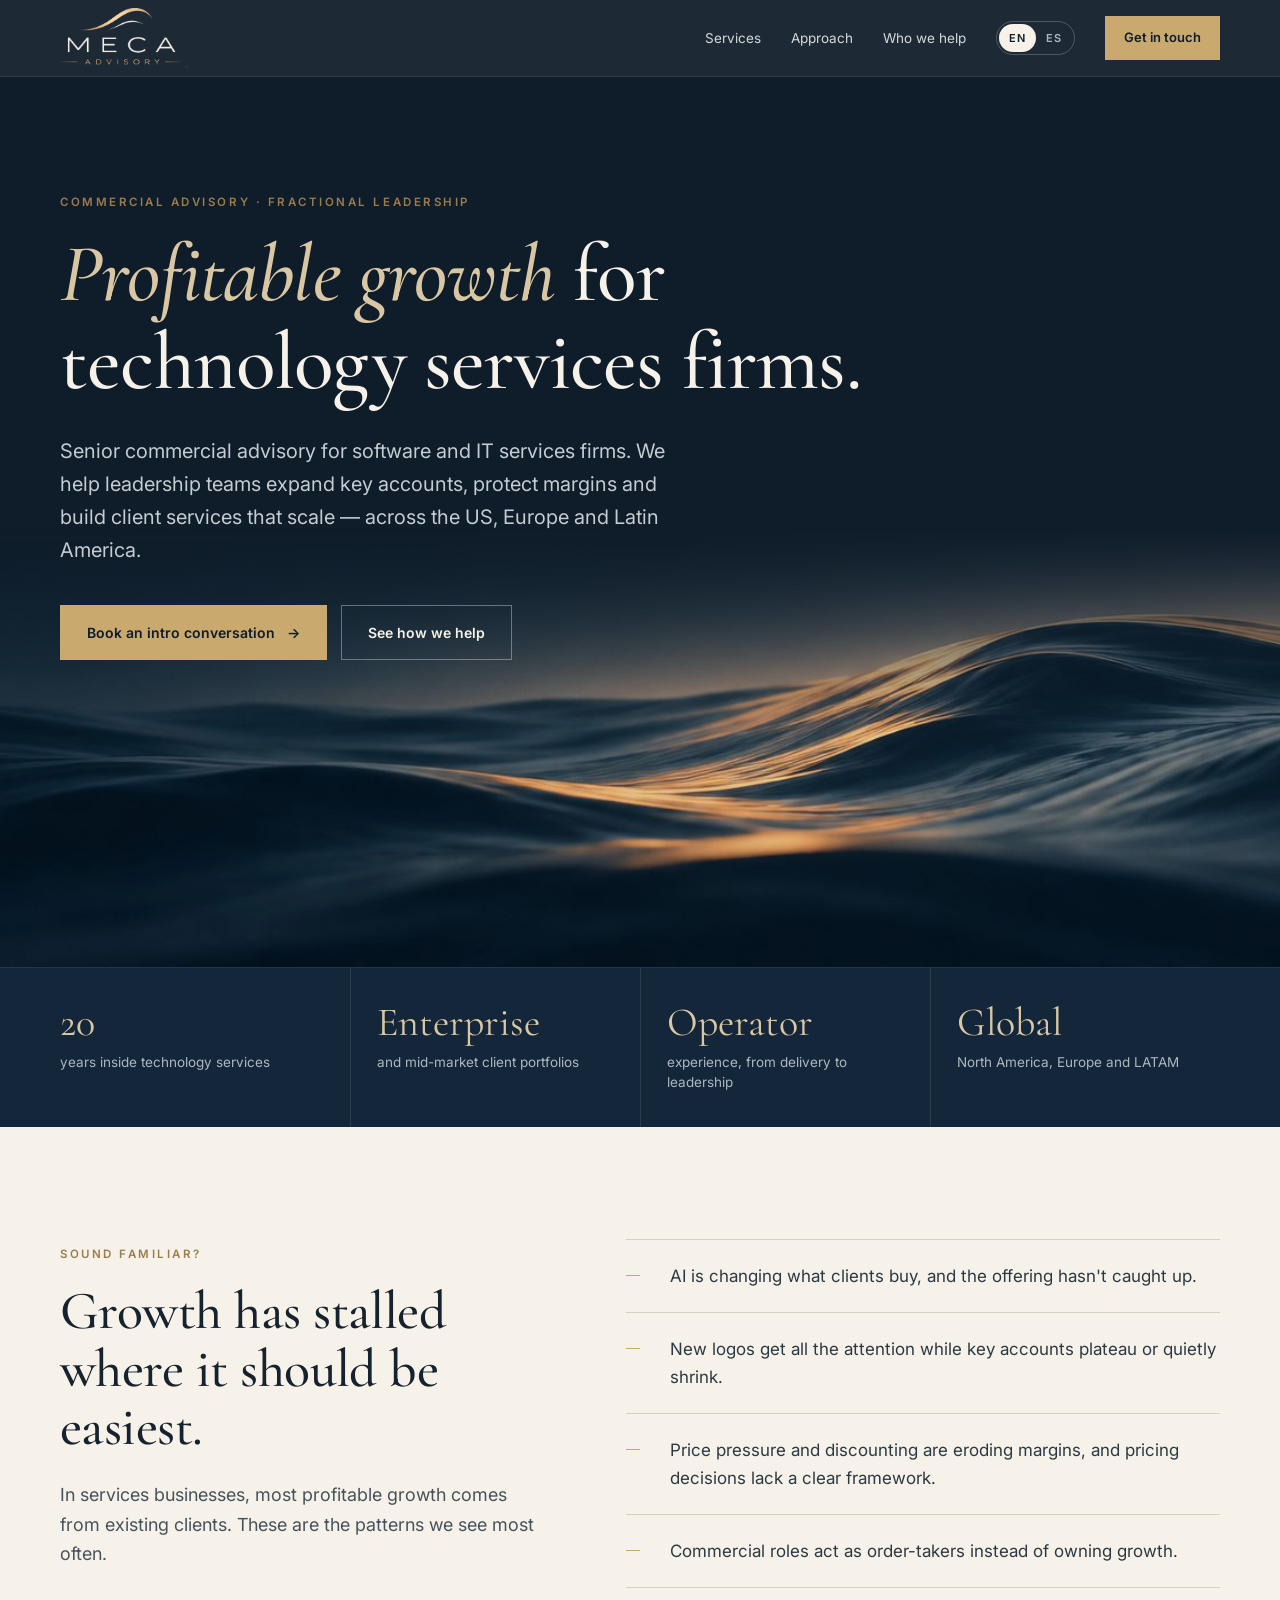
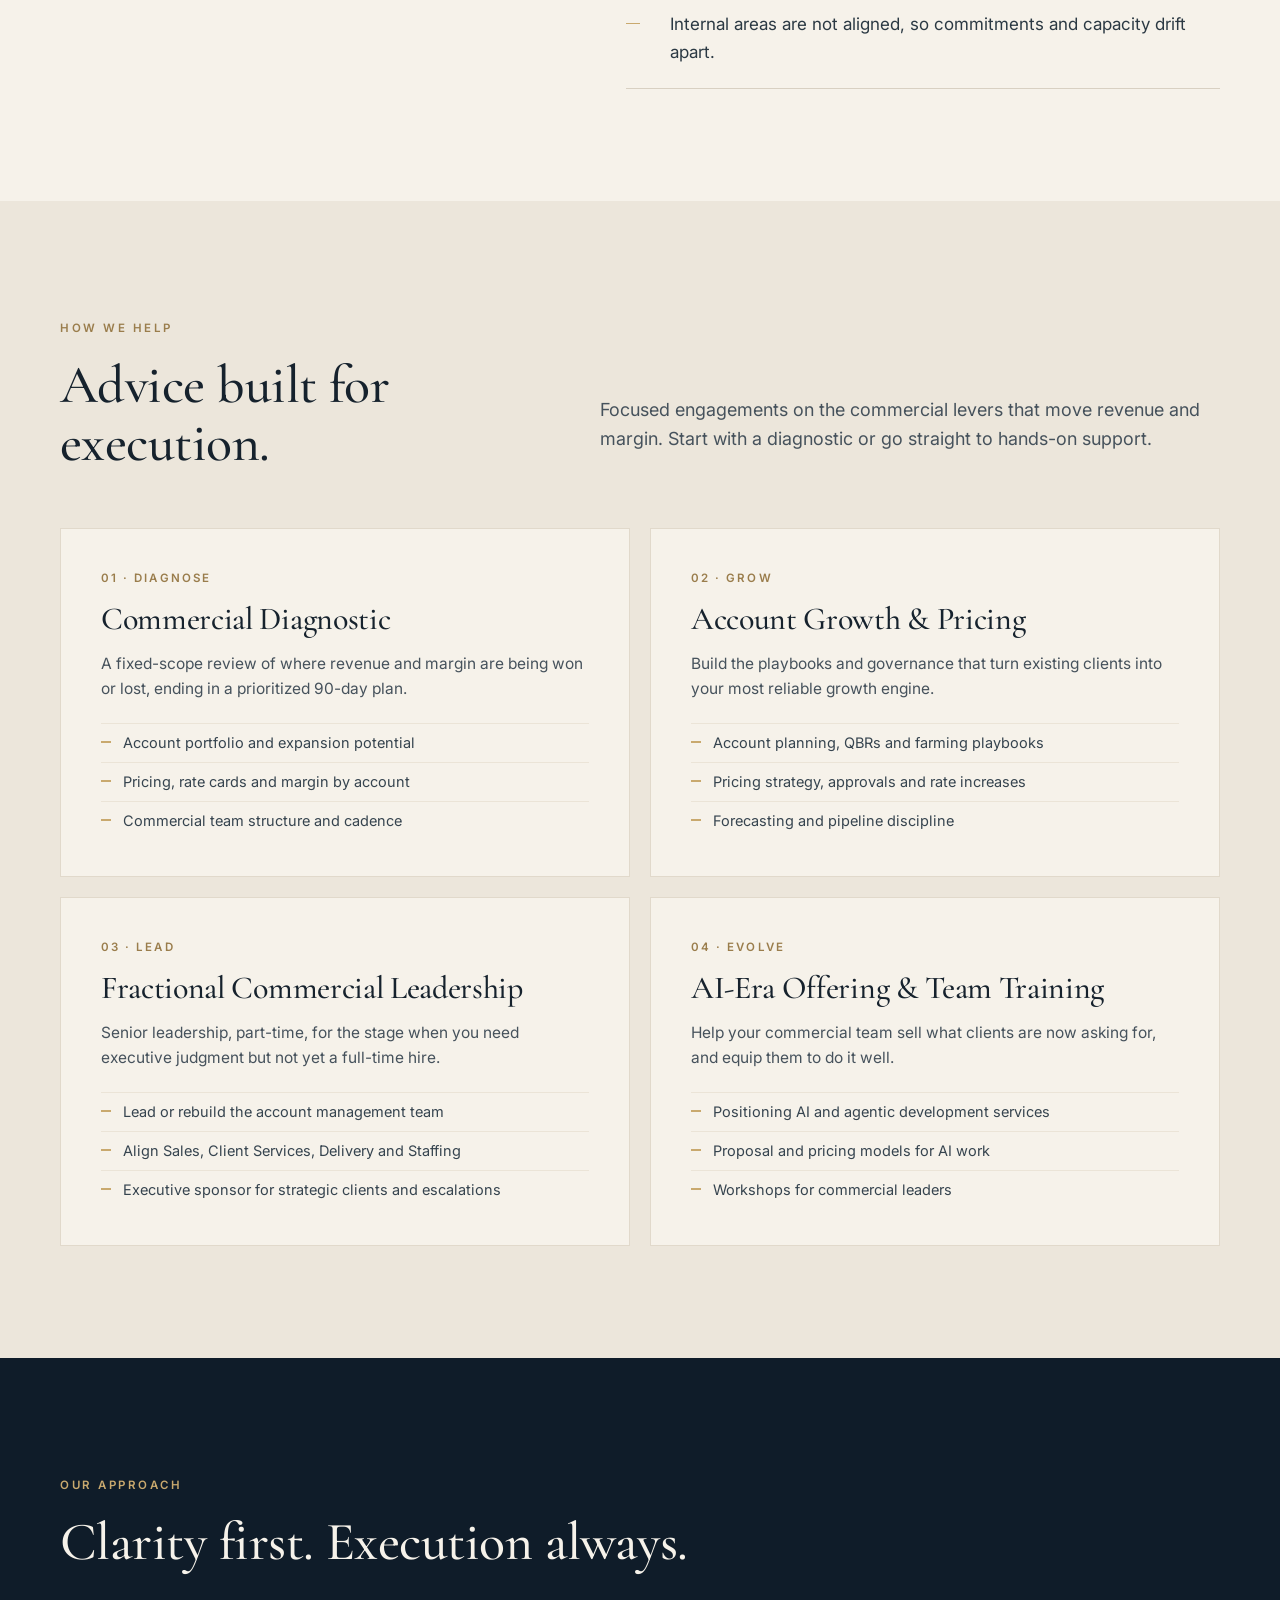
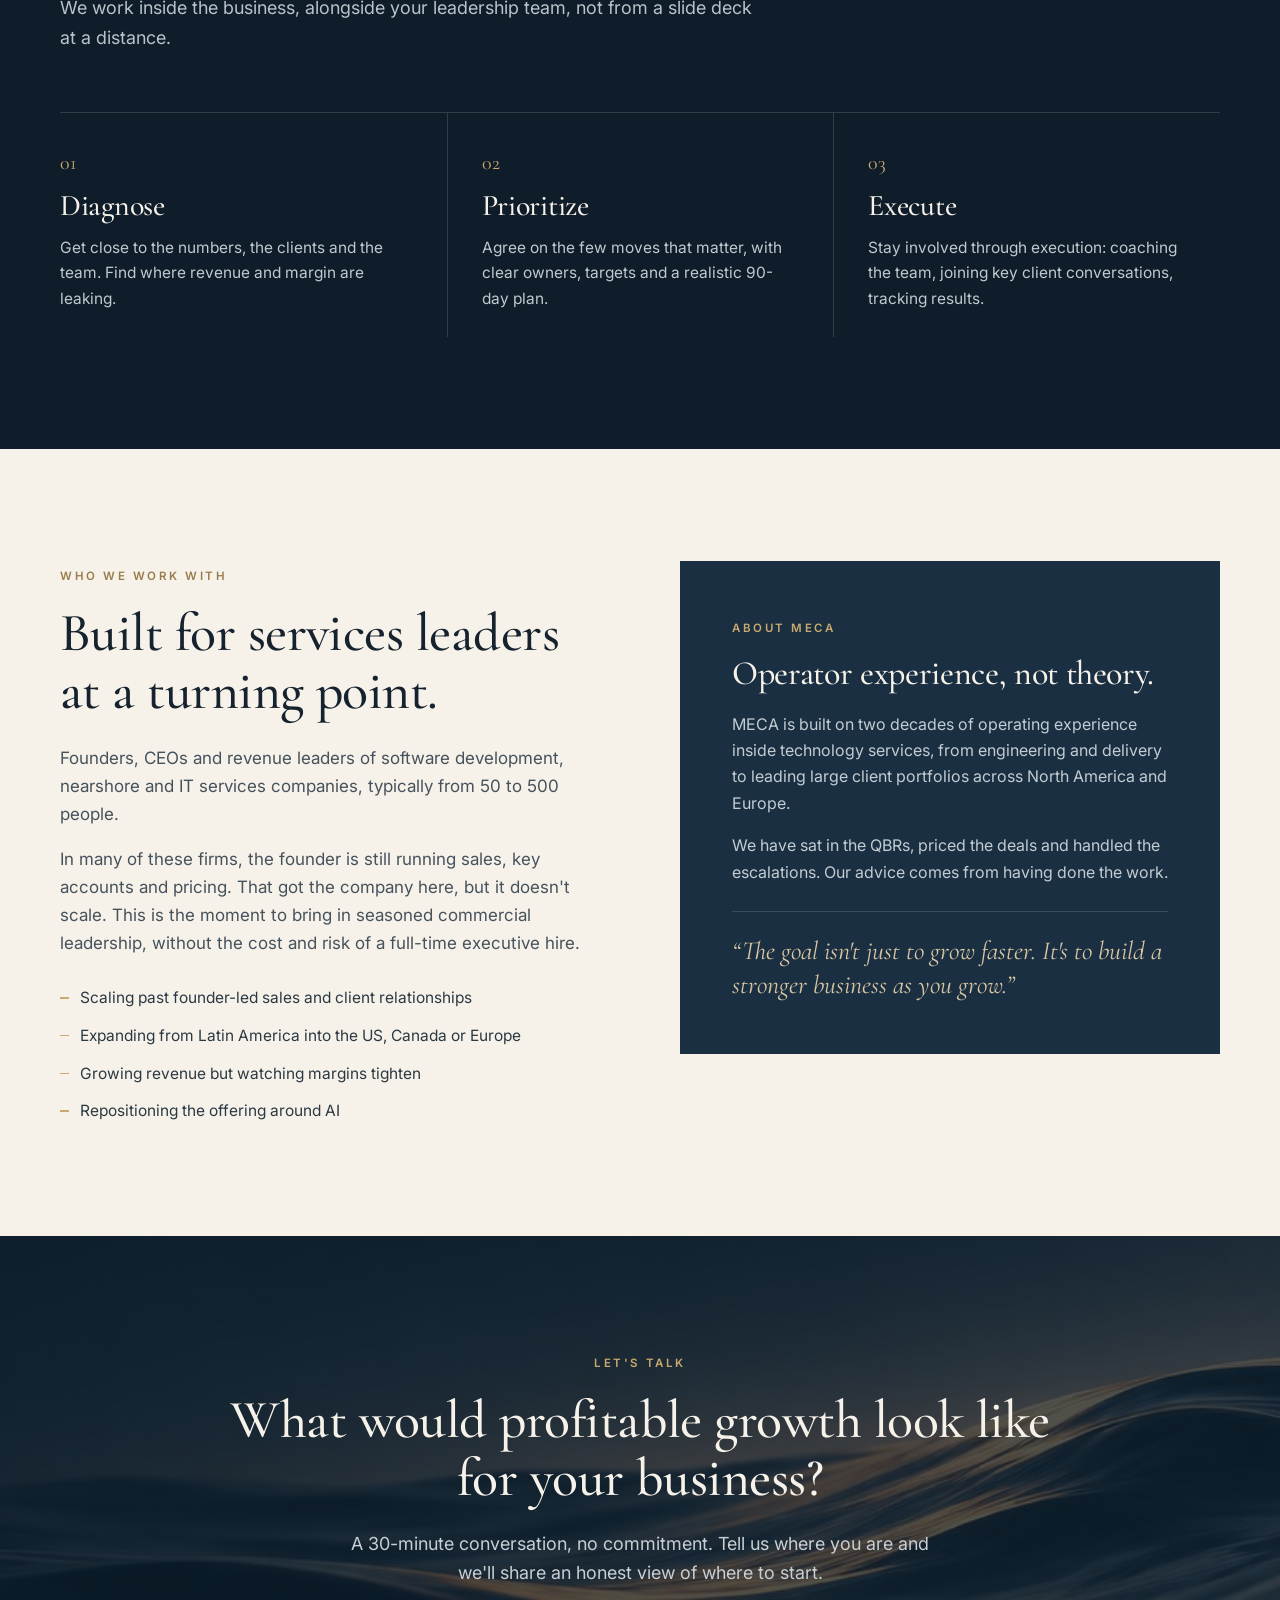
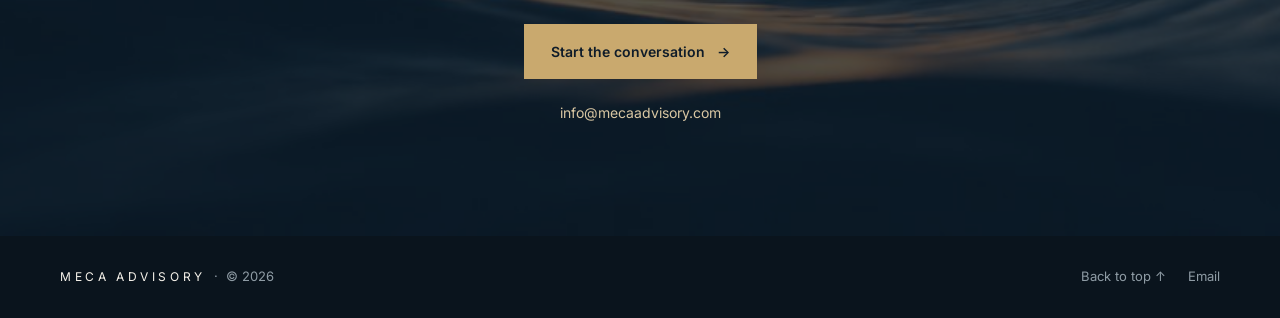
==== commit 62d64180: "Remove approach timeframes, refine 'Who we work with', switch to info@ email Co-Authored-By: Claude " ====
--- a/index.html
+++ b/index.html
@@ -109,7 +109,7 @@
     .step{padding:34px 34px 10px 0}
     .step+.step{padding-left:34px;border-left:1px solid rgba(255,255,255,.14)}
     .step .n{font-family:var(--serif);font-size:20px;color:var(--gold)}
-    .step h3{font-size:30px;margin:10px 0 6px}
+    .step h3{font-size:30px;margin:10px 0 12px}
     .step .time{font-size:12px;letter-spacing:.14em;text-transform:uppercase;color:#8e9aa3;margin-bottom:16px}
     .step p{color:#c0c9cf;font-size:15.5px}
 
@@ -309,19 +309,16 @@
         <div class="step">
           <div class="n">01</div>
           <h3><span lang="en">Diagnose</span><span lang="es">Diagnosticar</span></h3>
-          <div class="time"><span lang="en">2–4 weeks</span><span lang="es">2–4 semanas</span></div>
           <p><span lang="en">Get close to the numbers, the clients and the team. Find where revenue and margin are leaking.</span><span lang="es">Entender los números, los clientes y el equipo. Encontrar dónde se pierde facturación y margen.</span></p>
         </div>
         <div class="step">
           <div class="n">02</div>
           <h3><span lang="en">Prioritize</span><span lang="es">Priorizar</span></h3>
-          <div class="time"><span lang="en">1–2 weeks</span><span lang="es">1–2 semanas</span></div>
           <p><span lang="en">Agree on the few moves that matter, with clear owners, targets and a realistic 90-day plan.</span><span lang="es">Acordar las pocas iniciativas que importan, con responsables, metas claras y un plan realista a 90 días.</span></p>
         </div>
         <div class="step">
           <div class="n">03</div>
           <h3><span lang="en">Execute</span><span lang="es">Ejecutar</span></h3>
-          <div class="time"><span lang="en">Ongoing</span><span lang="es">Continuo</span></div>
           <p><span lang="en">Stay involved through execution: coaching the team, joining key client conversations, tracking results.</span><span lang="es">Acompañar la ejecución: coaching al equipo, participación en conversaciones clave con clientes y seguimiento de resultados.</span></p>
         </div>
       </div>
@@ -334,7 +331,8 @@
       <div>
         <div class="eyebrow"><span lang="en">Who we work with</span><span lang="es">Con quién trabajamos</span></div>
         <h2 id="who-title"><span lang="en">Built for services leaders at a turning point.</span><span lang="es">Para líderes de empresas de servicios en un momento clave.</span></h2>
-        <p style="margin-top:24px"><span lang="en">Founders, CEOs and revenue leaders of software development, nearshore and IT services companies, typically from 50 to 2,000 people.</span><span lang="es">Fundadores, CEOs y líderes de revenue de empresas de desarrollo de software, nearshore y servicios IT, normalmente de 50 a 2.000 personas.</span></p>
+        <p style="margin-top:24px"><span lang="en">Founders, CEOs and revenue leaders of software development, nearshore and IT services companies, typically from 50 to 500 people.</span><span lang="es">Fundadores, CEOs y líderes de revenue de empresas de desarrollo de software, nearshore y servicios IT, normalmente de 50 a 500 personas.</span></p>
+        <p><span lang="en">In many of these firms, the founder is still running sales, key accounts and pricing. That got the company here, but it doesn't scale. This is the moment to bring in seasoned commercial leadership, without the cost and risk of a full-time executive hire.</span><span lang="es">En muchas de estas empresas, el fundador sigue manejando las ventas, las cuentas clave y el pricing. Eso trajo a la empresa hasta acá, pero no escala. Es el momento de sumar liderazgo comercial con experiencia, sin el costo ni el riesgo de una contratación ejecutiva full-time.</span></p>
         <div class="fit">
           <div><span lang="en">Scaling past founder-led sales and client relationships</span><span lang="es">Dejando atrás la venta y la relación con clientes centradas en el fundador</span></div>
           <div><span lang="en">Expanding from Latin America into the US, Canada or Europe</span><span lang="es">Expandiéndose desde América Latina a EE.&nbsp;UU., Canadá o Europa</span></div>
@@ -358,8 +356,8 @@
       <div class="eyebrow"><span lang="en">Let's talk</span><span lang="es">Conversemos</span></div>
       <h2 id="ct-title"><span lang="en">What would profitable growth look like for your business?</span><span lang="es">¿Cómo se vería un crecimiento rentable para tu empresa?</span></h2>
       <p><span lang="en">A 30-minute conversation, no commitment. Tell us where you are and we'll share an honest view of where to start.</span><span lang="es">Una conversación de 30 minutos, sin compromiso. Contanos dónde estás y te damos una mirada honesta de por dónde empezar.</span></p>
-      <a class="btn" id="mail-cta" href="mailto:hello@mecaadvisory.com?subject=Intro%20conversation%20%7C%20MECA%20Advisory"><span lang="en">Start the conversation</span><span lang="es">Iniciar la conversación</span> <span aria-hidden="true">→</span></a>
-      <a class="email" href="mailto:hello@mecaadvisory.com">hello@mecaadvisory.com</a>
+      <a class="btn" id="mail-cta" href="mailto:info@mecaadvisory.com?subject=Intro%20conversation%20%7C%20MECA%20Advisory"><span lang="en">Start the conversation</span><span lang="es">Iniciar la conversación</span> <span aria-hidden="true">→</span></a>
+      <a class="email" href="mailto:info@mecaadvisory.com">info@mecaadvisory.com</a>
     </div>
   </section>
 </main>
@@ -367,7 +365,7 @@
 <footer>
   <div class="container footer-inner">
     <div><span class="foot-brand">MECA ADVISORY</span> &nbsp;·&nbsp; © <span id="year">2026</span></div>
-    <div style="display:flex;gap:22px"><a href="#top"><span lang="en">Back to top ↑</span><span lang="es">Volver arriba ↑</span></a><a href="mailto:hello@mecaadvisory.com">Email</a></div>
+    <div style="display:flex;gap:22px"><a href="#top"><span lang="en">Back to top ↑</span><span lang="es">Volver arriba ↑</span></a><a href="mailto:info@mecaadvisory.com">Email</a></div>
   </div>
 </footer>
 
@@ -379,7 +377,7 @@
     function setLang(l){
       root.setAttribute('data-lang',l);root.setAttribute('lang',l);
       document.querySelectorAll('[data-set-lang]').forEach(function(b){b.setAttribute('aria-pressed',b.dataset.setLang===l?'true':'false')});
-      mail.href='mailto:hello@mecaadvisory.com?subject='+encodeURIComponent(subjects[l]);
+      mail.href='mailto:info@mecaadvisory.com?subject='+encodeURIComponent(subjects[l]);
       try{localStorage.setItem('meca-lang',l)}catch(e){}
     }
     var saved=null;try{saved=localStorage.getItem('meca-lang')}catch(e){}
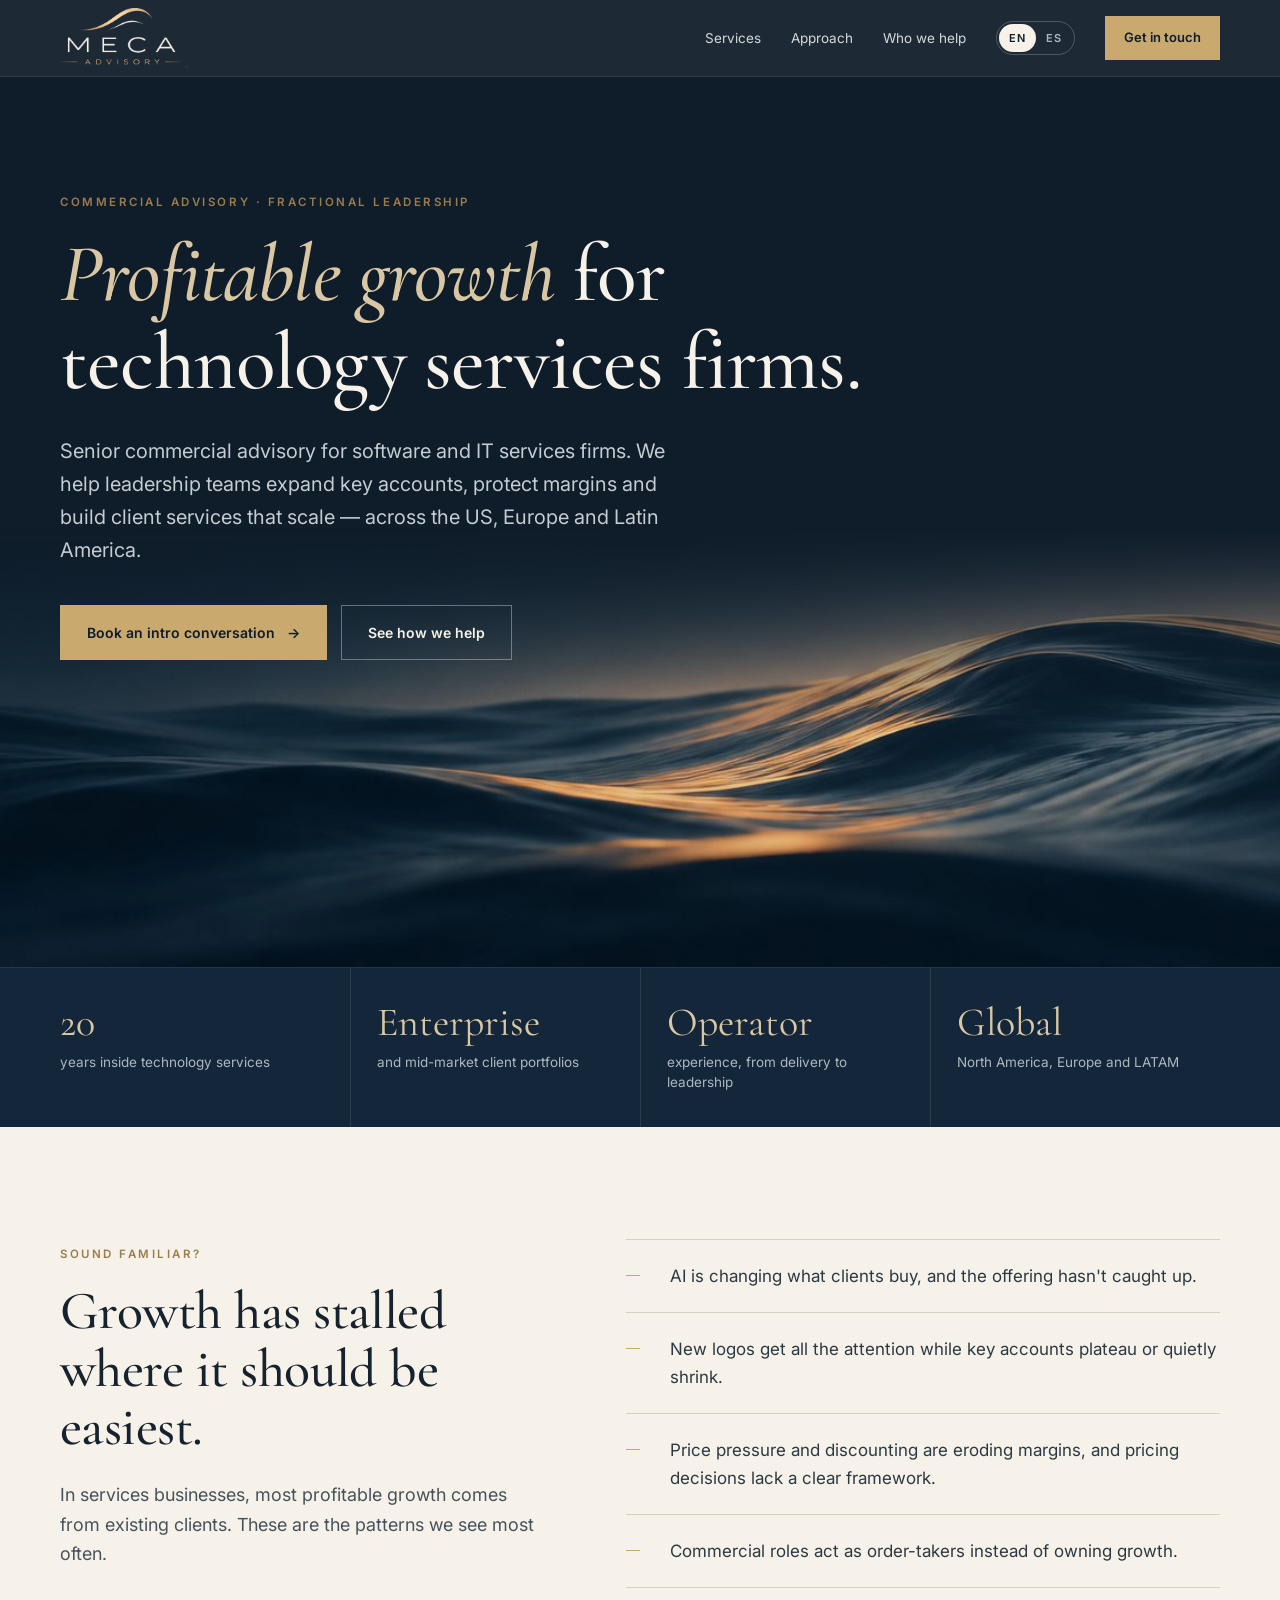
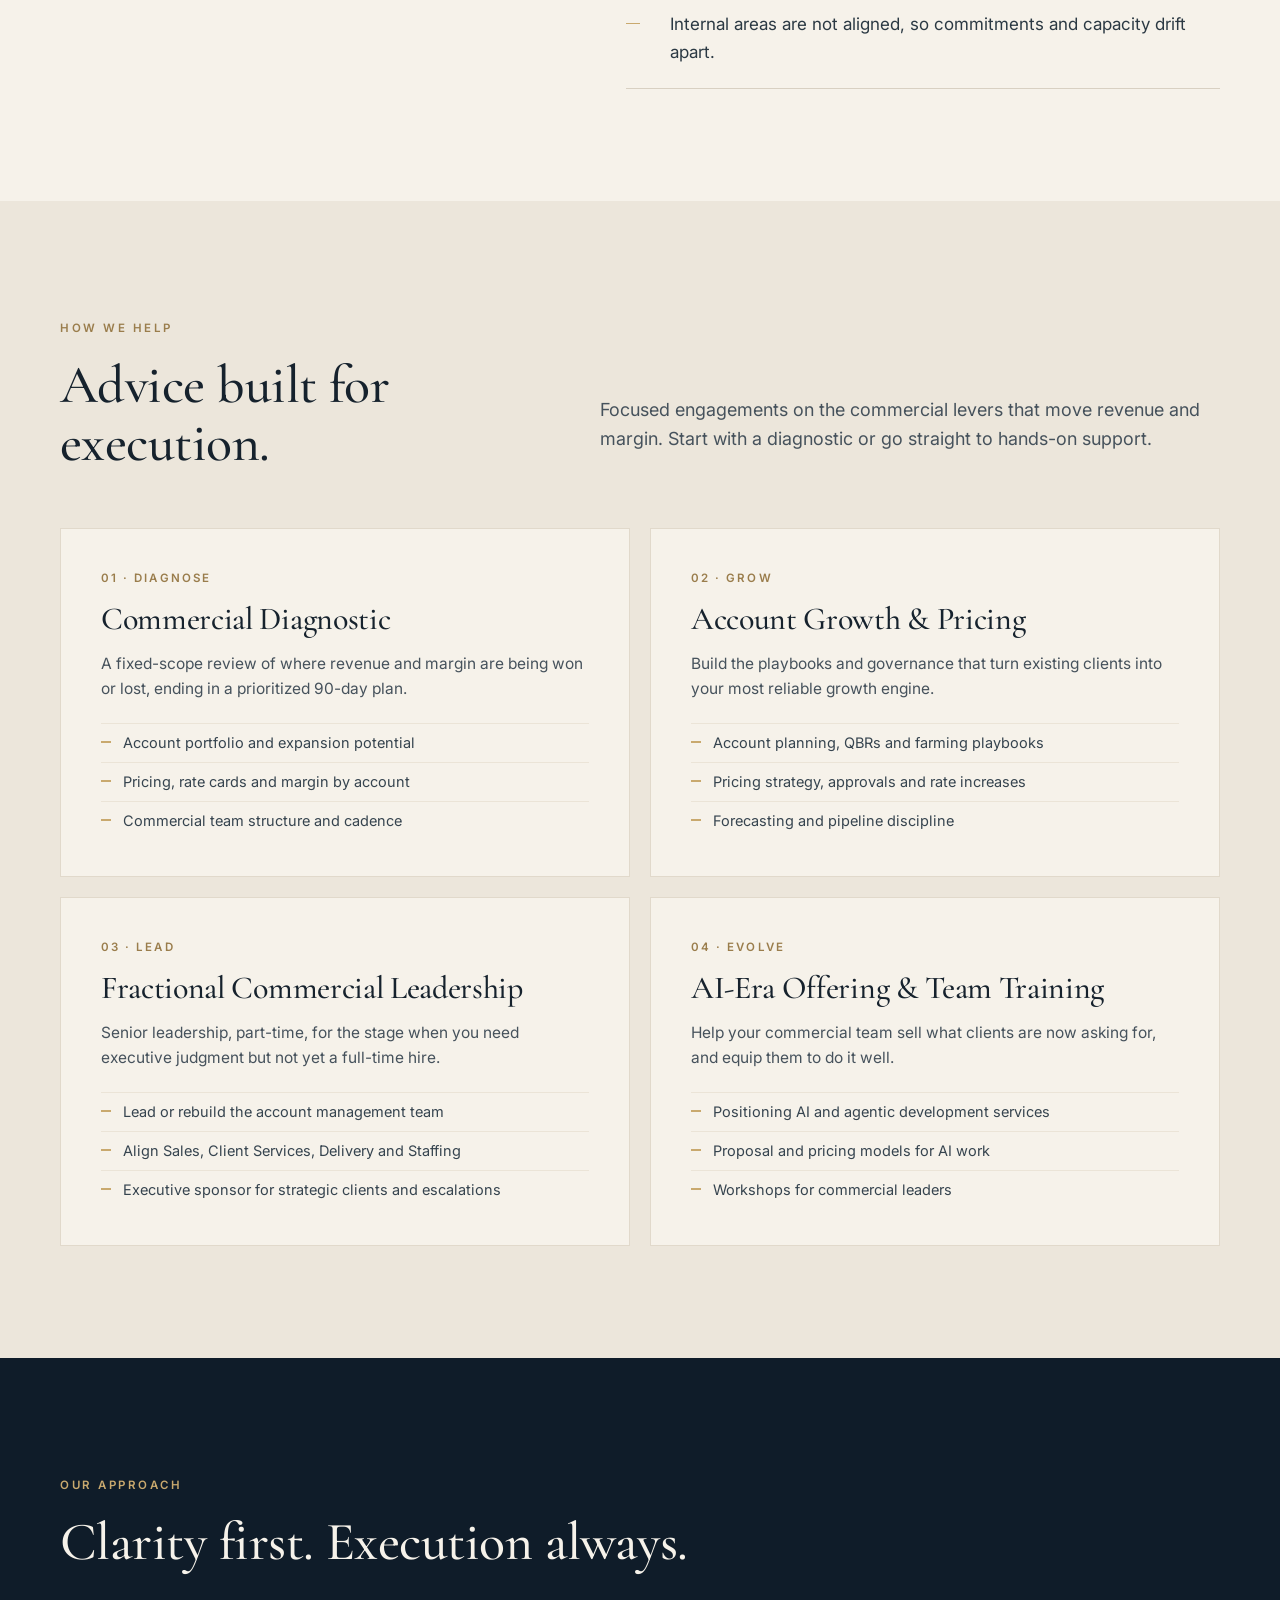
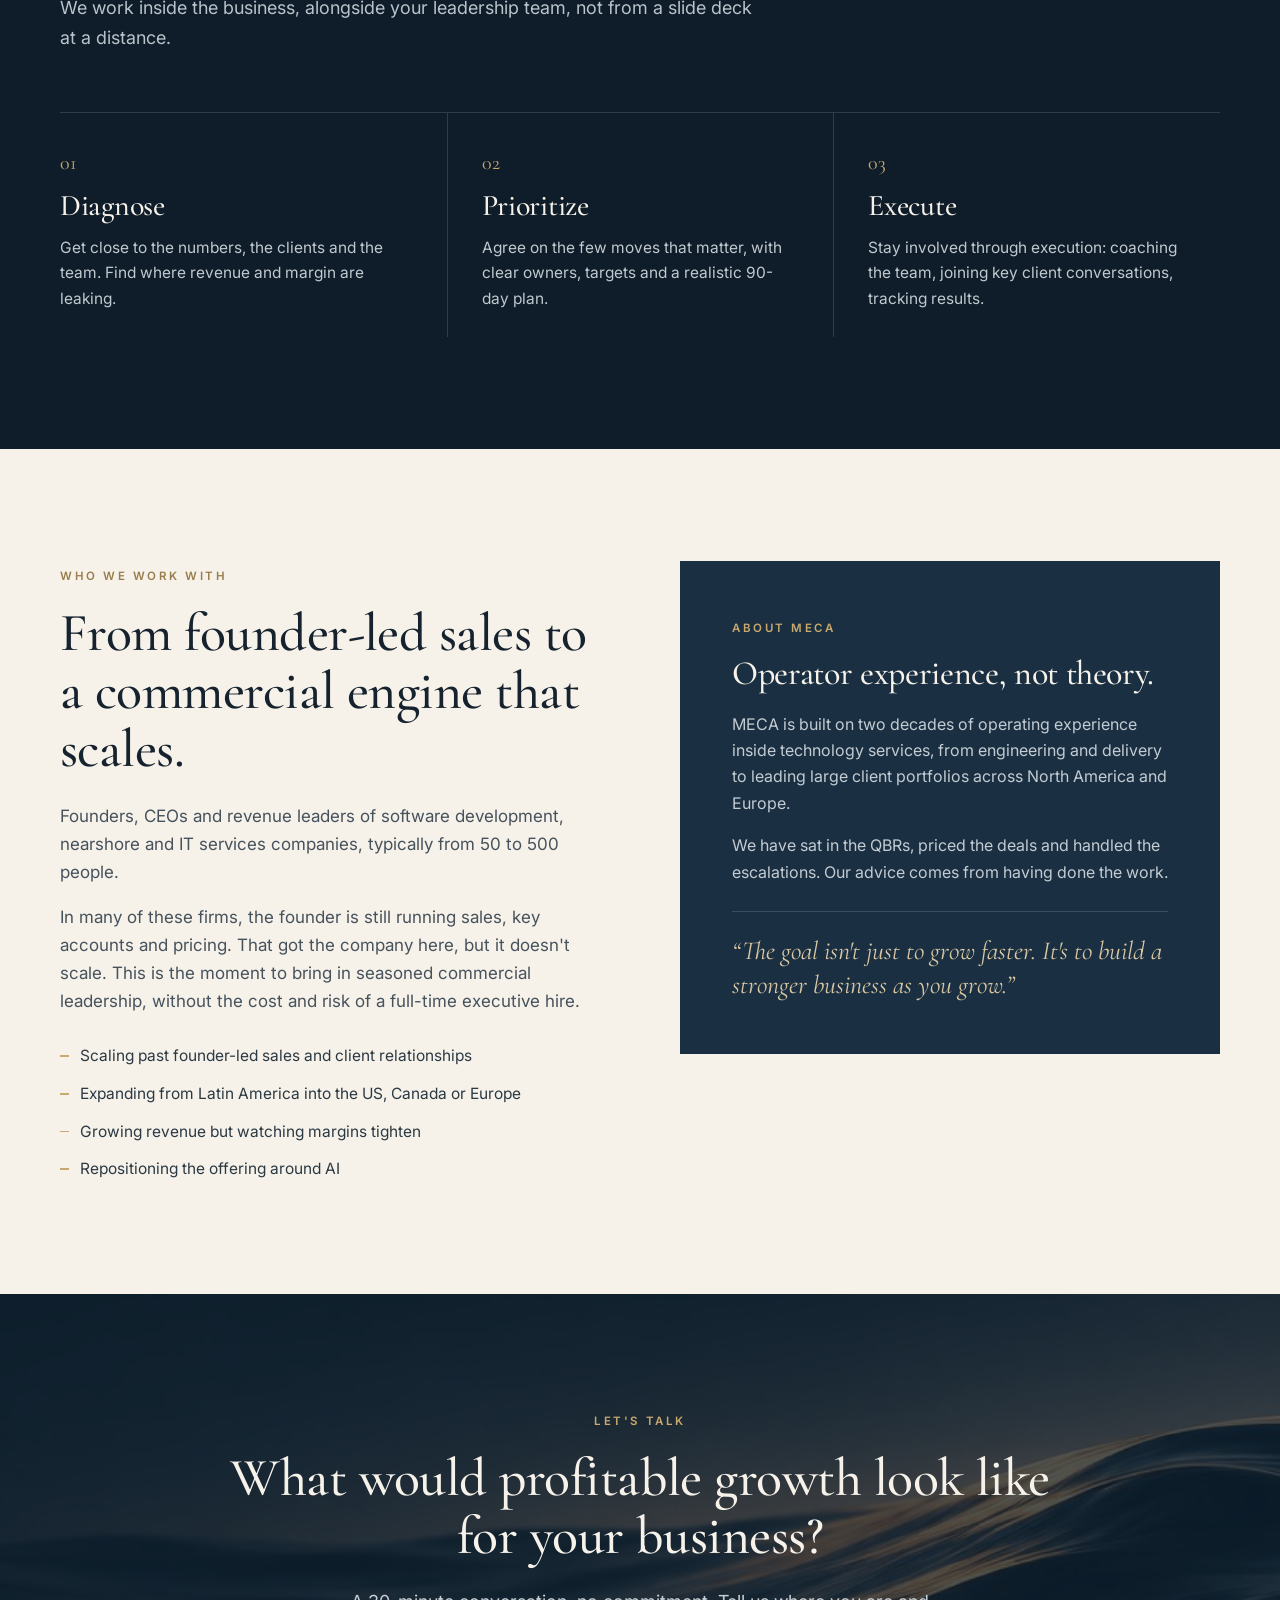
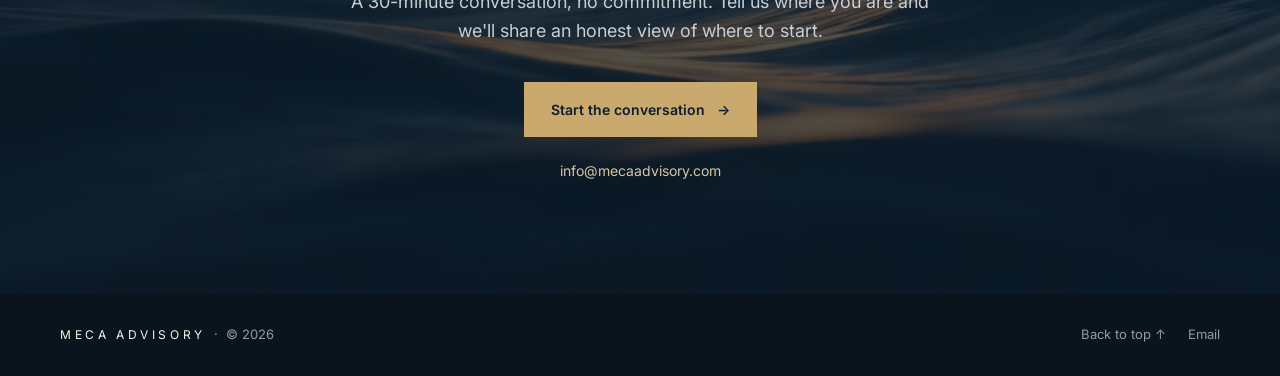
==== commit fb2f879b: "New 'Who we work with' headline Co-Authored-By: Claude Opus 5.5 <noreply@anthropic.com> Claude-Sessi" ====
--- a/index.html
+++ b/index.html
@@ -330,7 +330,7 @@
     <div class="container who-grid">
       <div>
         <div class="eyebrow"><span lang="en">Who we work with</span><span lang="es">Con quién trabajamos</span></div>
-        <h2 id="who-title"><span lang="en">Built for services leaders at a turning point.</span><span lang="es">Para líderes de empresas de servicios en un momento clave.</span></h2>
+        <h2 id="who-title"><span lang="en">From founder-led sales to a commercial engine that scales.</span><span lang="es">De la venta liderada por el fundador a un motor comercial que escala.</span></h2>
         <p style="margin-top:24px"><span lang="en">Founders, CEOs and revenue leaders of software development, nearshore and IT services companies, typically from 50 to 500 people.</span><span lang="es">Fundadores, CEOs y líderes de revenue de empresas de desarrollo de software, nearshore y servicios IT, normalmente de 50 a 500 personas.</span></p>
         <p><span lang="en">In many of these firms, the founder is still running sales, key accounts and pricing. That got the company here, but it doesn't scale. This is the moment to bring in seasoned commercial leadership, without the cost and risk of a full-time executive hire.</span><span lang="es">En muchas de estas empresas, el fundador sigue manejando las ventas, las cuentas clave y el pricing. Eso trajo a la empresa hasta acá, pero no escala. Es el momento de sumar liderazgo comercial con experiencia, sin el costo ni el riesgo de una contratación ejecutiva full-time.</span></p>
         <div class="fit">
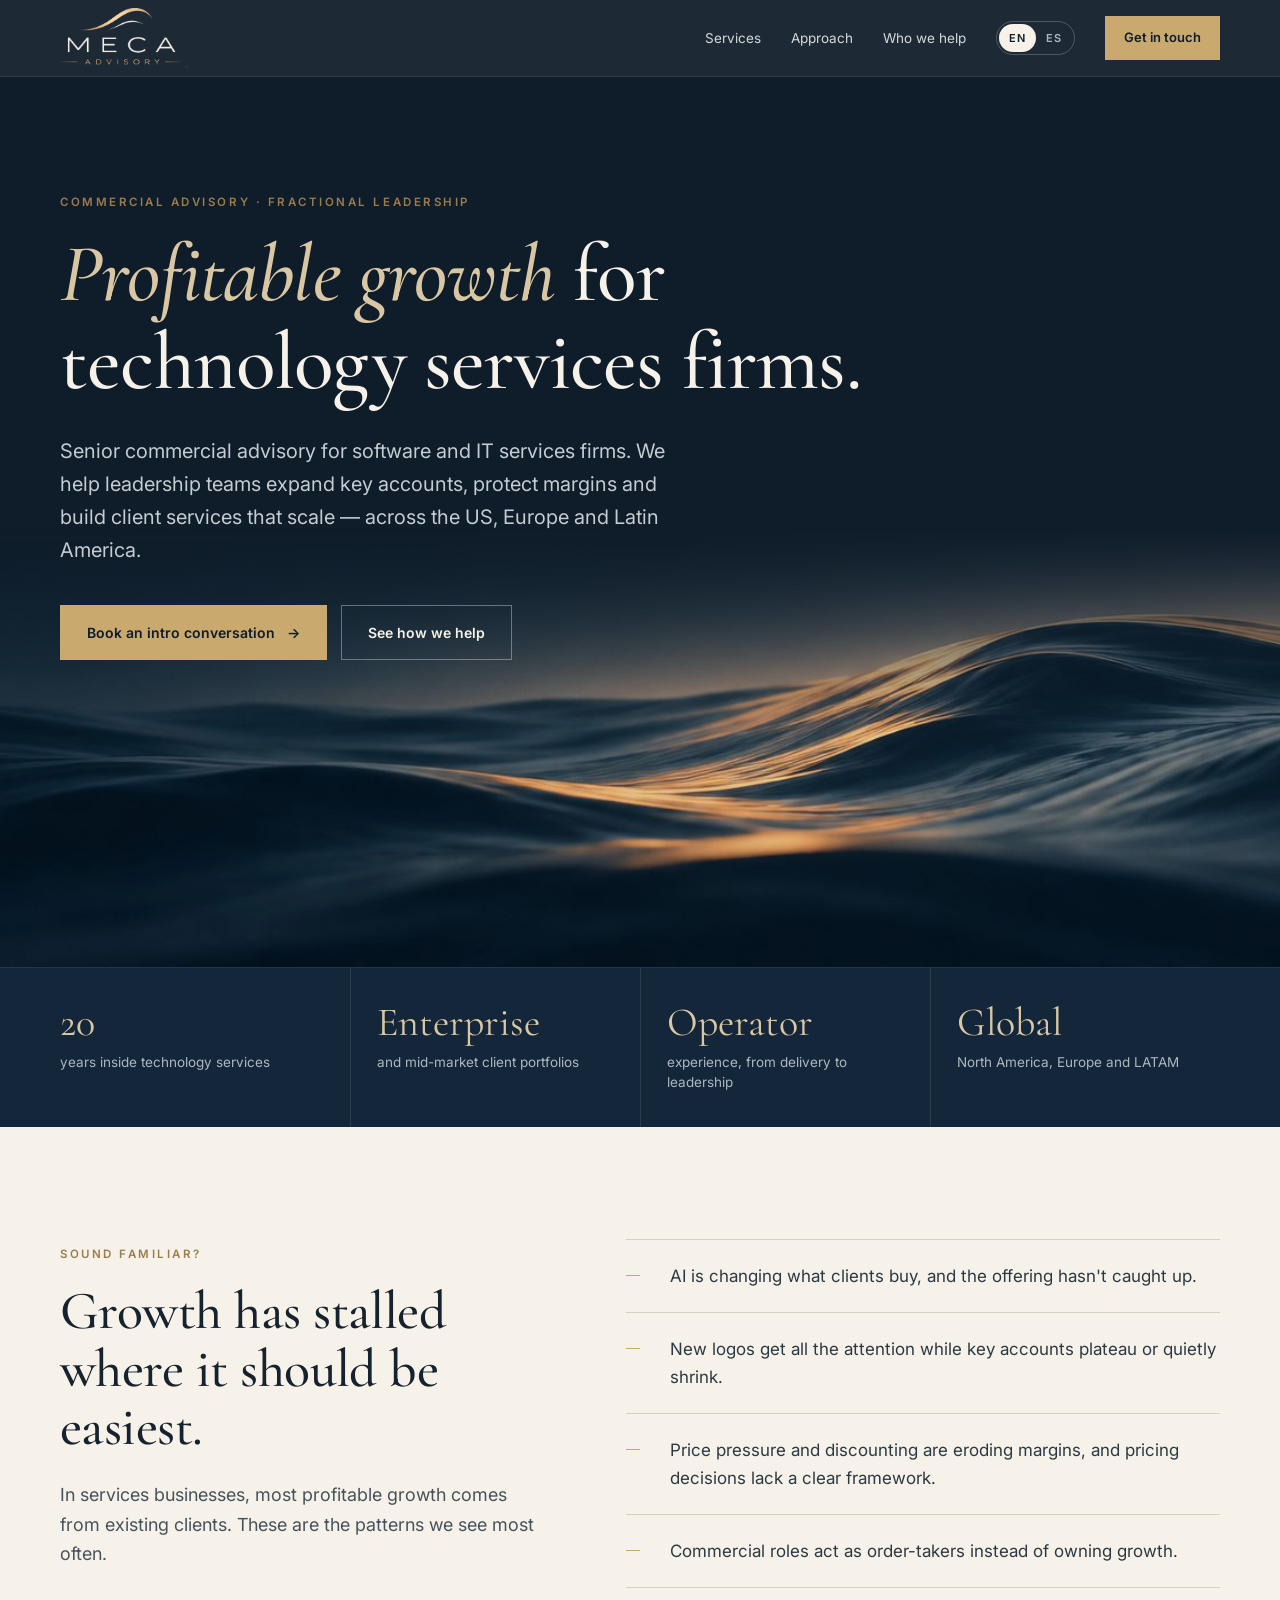
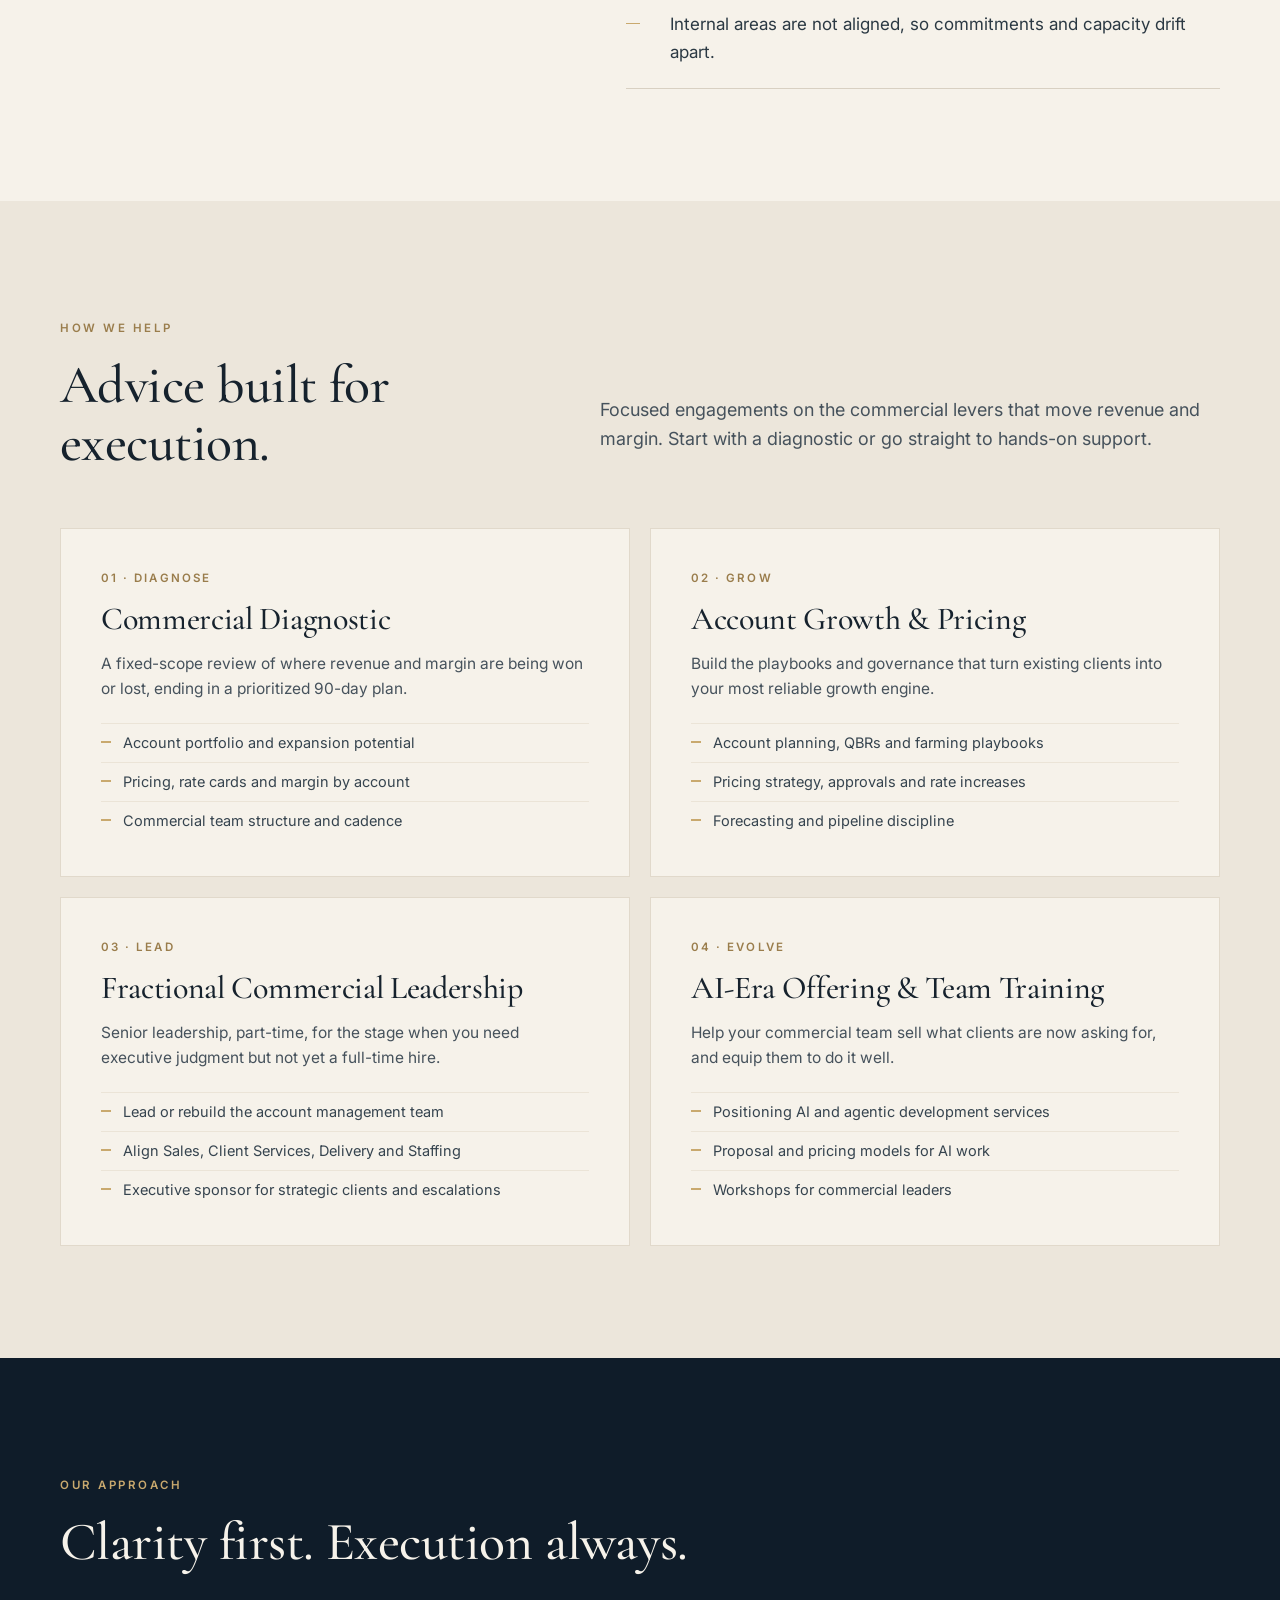
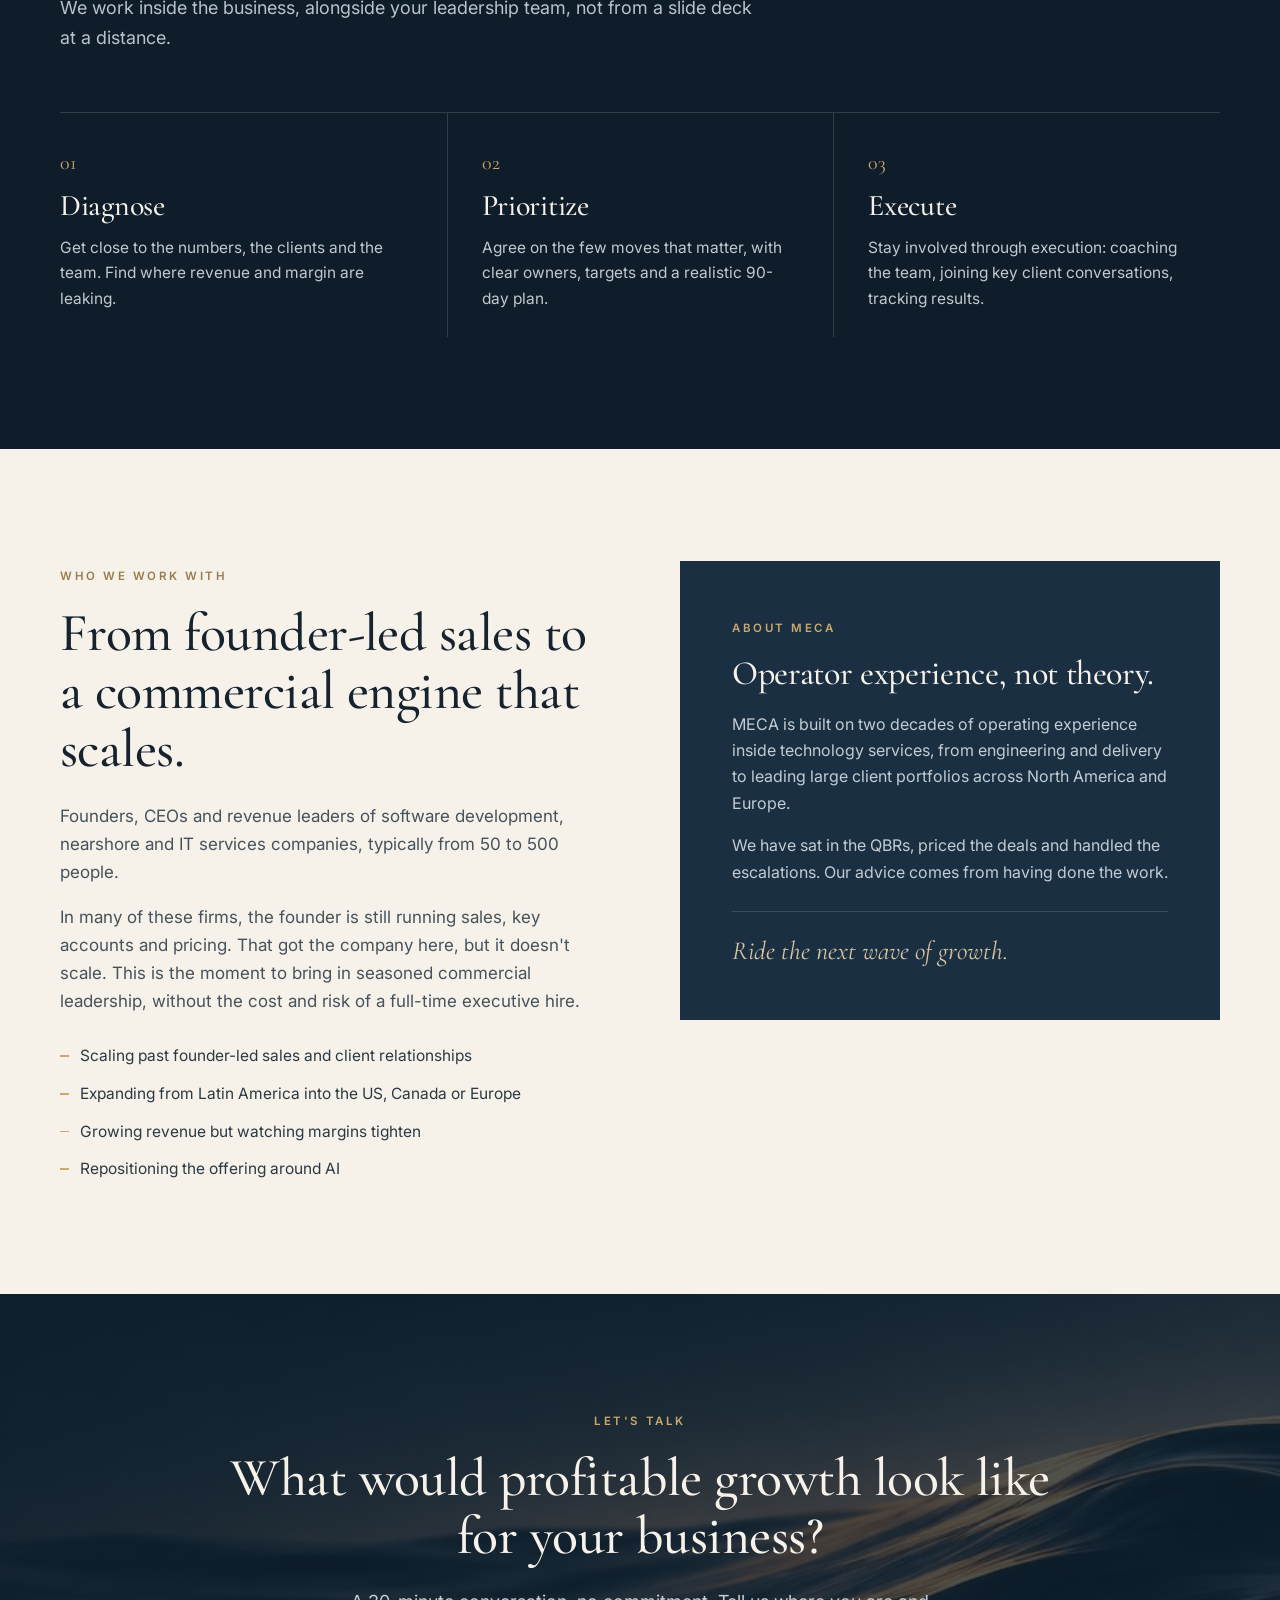
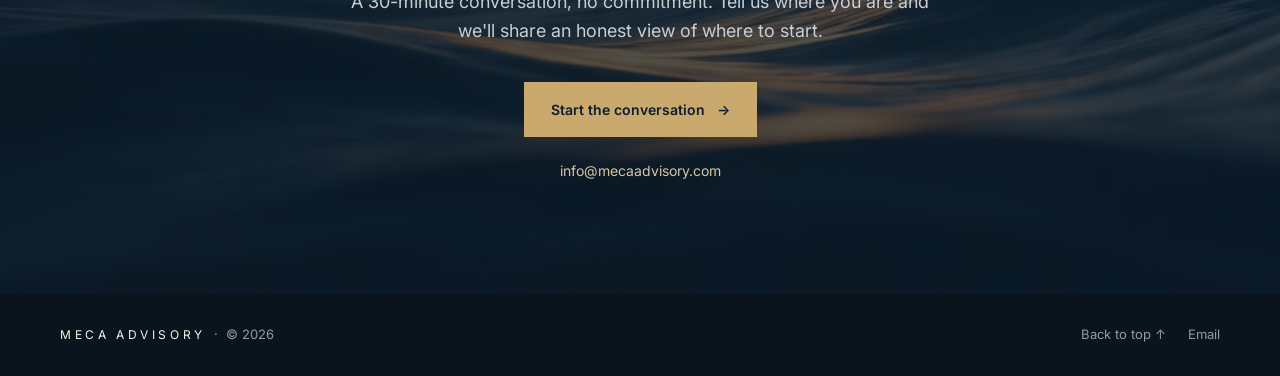
==== commit be382ec0: "Use MECA tagline in About section Co-Authored-By: Claude Opus 5.5 <noreply@anthropic.com> Claude-Ses" ====
--- a/index.html
+++ b/index.html
@@ -345,7 +345,7 @@
         <h3 id="about-title"><span lang="en">Operator experience, not theory.</span><span lang="es">Experiencia de operación, no teoría.</span></h3>
         <p><span lang="en">MECA is built on two decades of operating experience inside technology services, from engineering and delivery to leading large client portfolios across North America and Europe.</span><span lang="es">MECA se apoya en dos décadas de experiencia operando dentro de los servicios de tecnología, desde ingeniería y delivery hasta liderar grandes carteras de clientes en Norteamérica y Europa.</span></p>
         <p><span lang="en">We have sat in the QBRs, priced the deals and handled the escalations. Our advice comes from having done the work.</span><span lang="es">Estuvimos en los QBRs, armamos los precios y resolvimos los escalamientos. Nuestra asesoría viene de haber hecho el trabajo.</span></p>
-        <div class="quote"><span lang="en">“The goal isn't just to grow faster. It's to build a stronger business as you grow.”</span><span lang="es">“El objetivo no es solo crecer más rápido. Es construir una empresa más sólida mientras crece.”</span></div>
+        <div class="quote"><span lang="en">Ride the next wave of growth.</span><span lang="es">Subite a la próxima ola de crecimiento.</span></div>
       </aside>
     </div>
   </section>
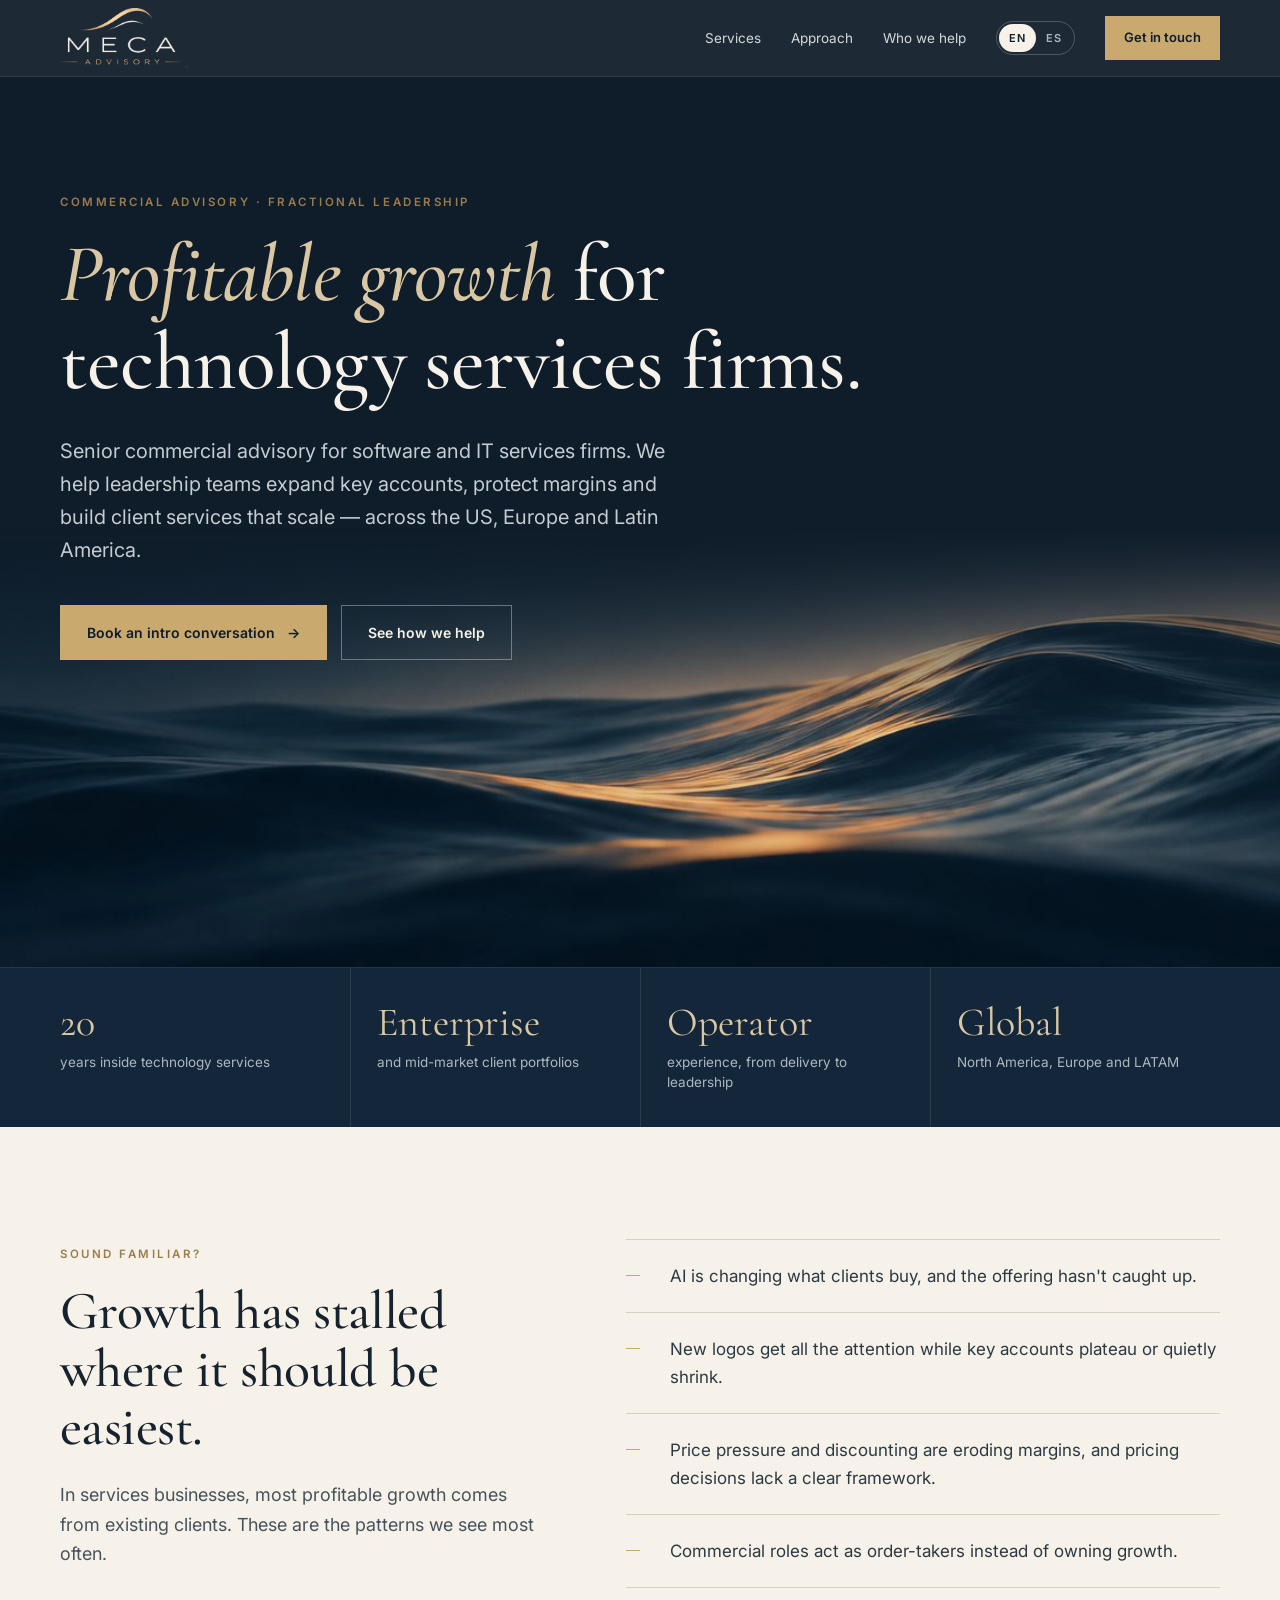
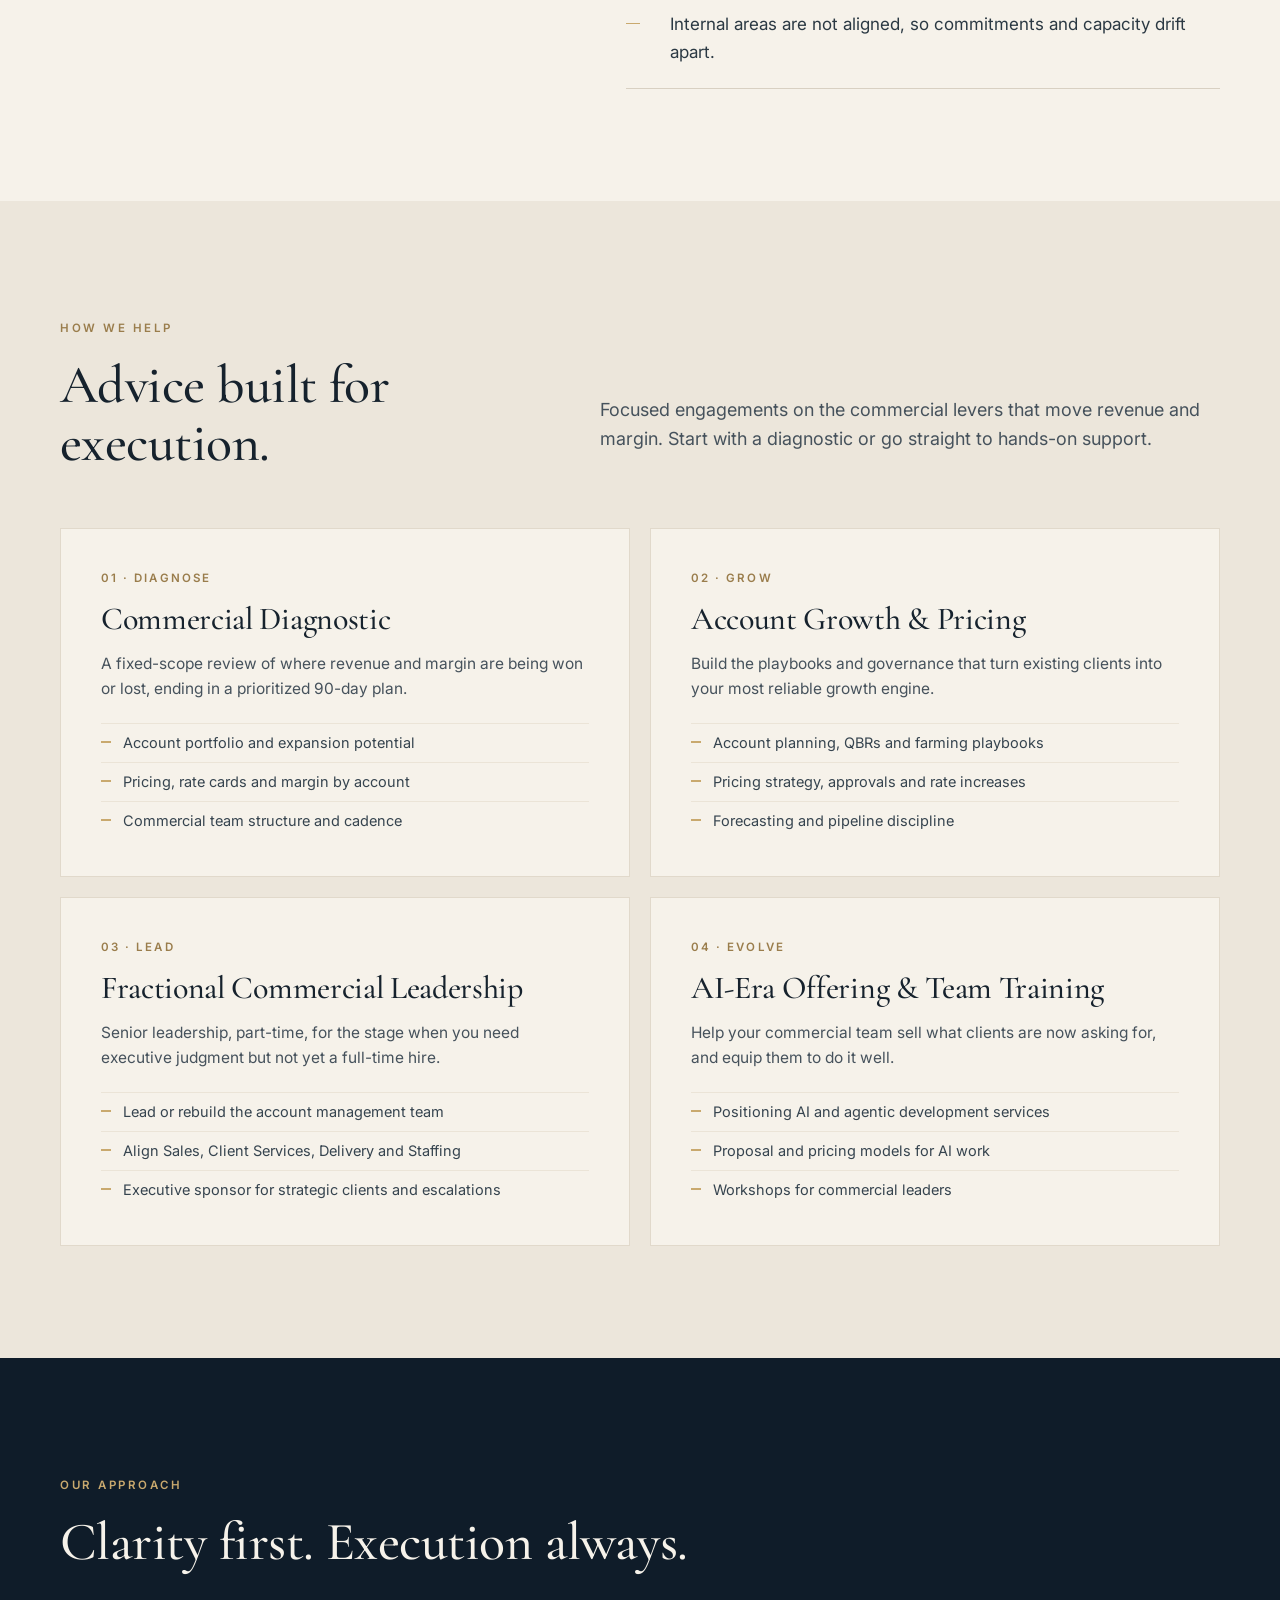
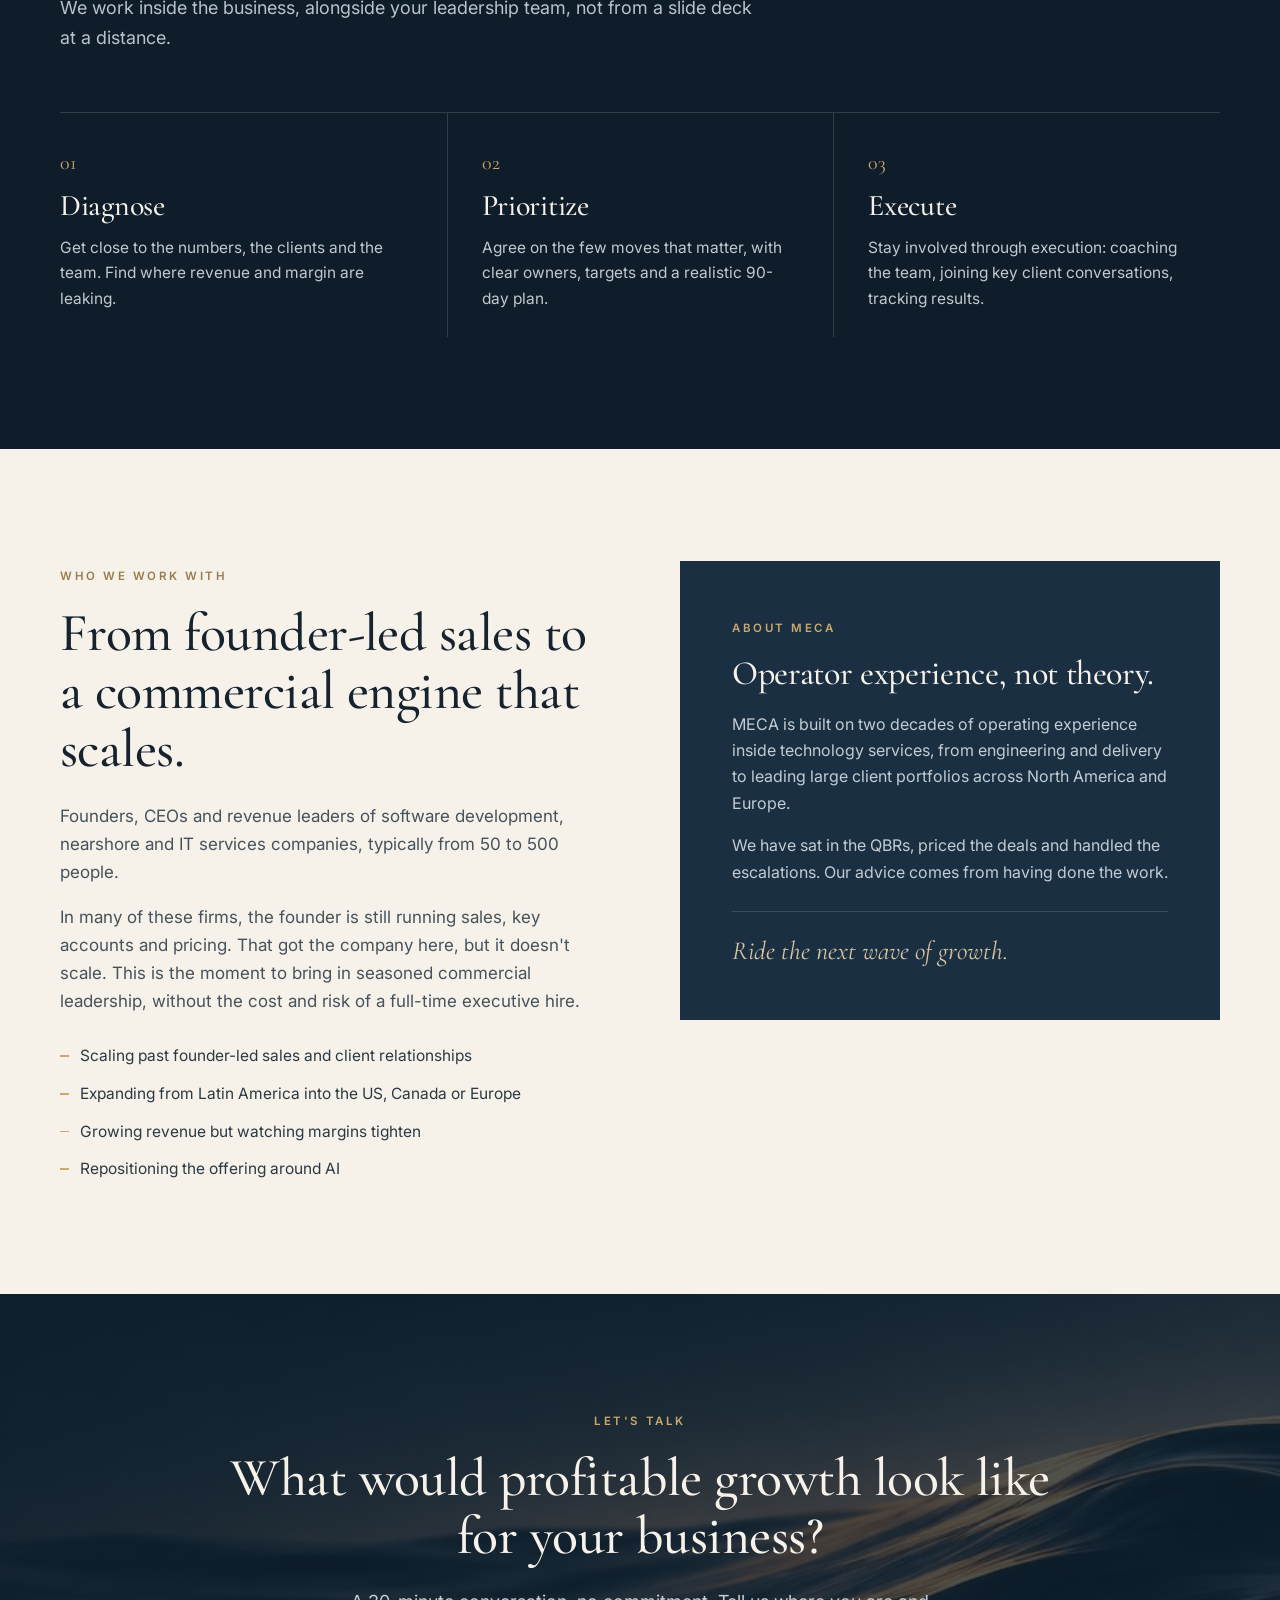
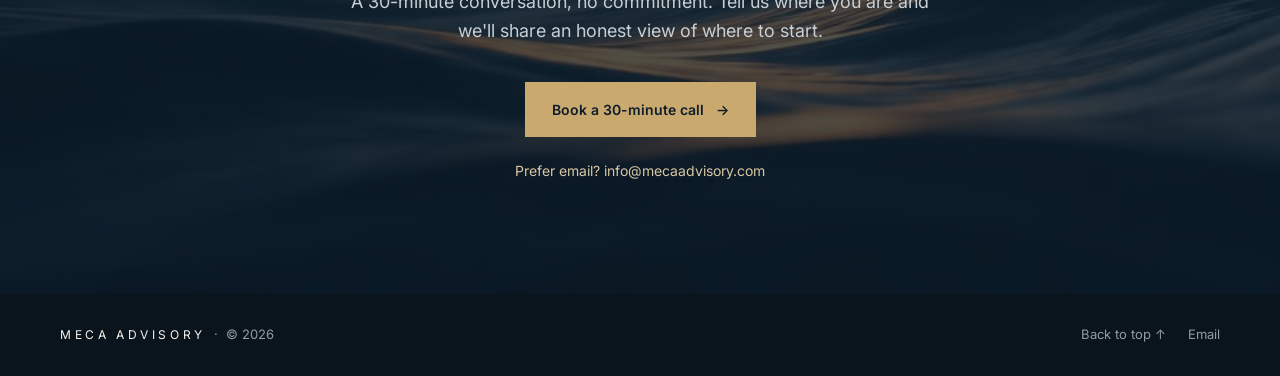
==== commit 8f3a7d67: "Point booking buttons to the scheduling link Co-Authored-By: Claude Opus 5.5 <noreply@anthropic.com>" ====
--- a/index.html
+++ b/index.html
@@ -204,7 +204,7 @@
         <span lang="es">Asesoría comercial senior para empresas de software y servicios IT. Ayudamos a equipos directivos a expandir cuentas clave, proteger márgenes y construir un área de Client Services que escale, en Estados Unidos, Europa y América Latina.</span>
       </p>
       <div class="hero-actions">
-        <a class="btn" href="#contact"><span lang="en">Book an intro conversation</span><span lang="es">Agendá una primera conversación</span> <span aria-hidden="true">→</span></a>
+        <a class="btn" href="https://calendar.app.google/ktj532A66obxFgog8" target="_blank" rel="noopener"><span lang="en">Book an intro conversation</span><span lang="es">Agendá una primera conversación</span> <span aria-hidden="true">→</span></a>
         <a class="btn btn-ghost" href="#services"><span lang="en">See how we help</span><span lang="es">Cómo ayudamos</span></a>
       </div>
     </div>
@@ -356,8 +356,8 @@
       <div class="eyebrow"><span lang="en">Let's talk</span><span lang="es">Conversemos</span></div>
       <h2 id="ct-title"><span lang="en">What would profitable growth look like for your business?</span><span lang="es">¿Cómo se vería un crecimiento rentable para tu empresa?</span></h2>
       <p><span lang="en">A 30-minute conversation, no commitment. Tell us where you are and we'll share an honest view of where to start.</span><span lang="es">Una conversación de 30 minutos, sin compromiso. Contanos dónde estás y te damos una mirada honesta de por dónde empezar.</span></p>
-      <a class="btn" id="mail-cta" href="mailto:info@mecaadvisory.com?subject=Intro%20conversation%20%7C%20MECA%20Advisory"><span lang="en">Start the conversation</span><span lang="es">Iniciar la conversación</span> <span aria-hidden="true">→</span></a>
-      <a class="email" href="mailto:info@mecaadvisory.com">info@mecaadvisory.com</a>
+      <a class="btn" href="https://calendar.app.google/ktj532A66obxFgog8" target="_blank" rel="noopener"><span lang="en">Book a 30-minute call</span><span lang="es">Agendá una llamada de 30 minutos</span> <span aria-hidden="true">→</span></a>
+      <a class="email" href="mailto:info@mecaadvisory.com"><span lang="en">Prefer email? </span><span lang="es">¿Preferís escribirnos? </span>info@mecaadvisory.com</a>
     </div>
   </section>
 </main>
@@ -372,12 +372,9 @@
 <script>
   (function(){
     var root=document.documentElement;
-    var mail=document.getElementById('mail-cta');
-    var subjects={en:'Intro conversation | MECA Advisory',es:'Primera conversación | MECA Advisory'};
     function setLang(l){
       root.setAttribute('data-lang',l);root.setAttribute('lang',l);
       document.querySelectorAll('[data-set-lang]').forEach(function(b){b.setAttribute('aria-pressed',b.dataset.setLang===l?'true':'false')});
-      mail.href='mailto:info@mecaadvisory.com?subject='+encodeURIComponent(subjects[l]);
       try{localStorage.setItem('meca-lang',l)}catch(e){}
     }
     var saved=null;try{saved=localStorage.getItem('meca-lang')}catch(e){}
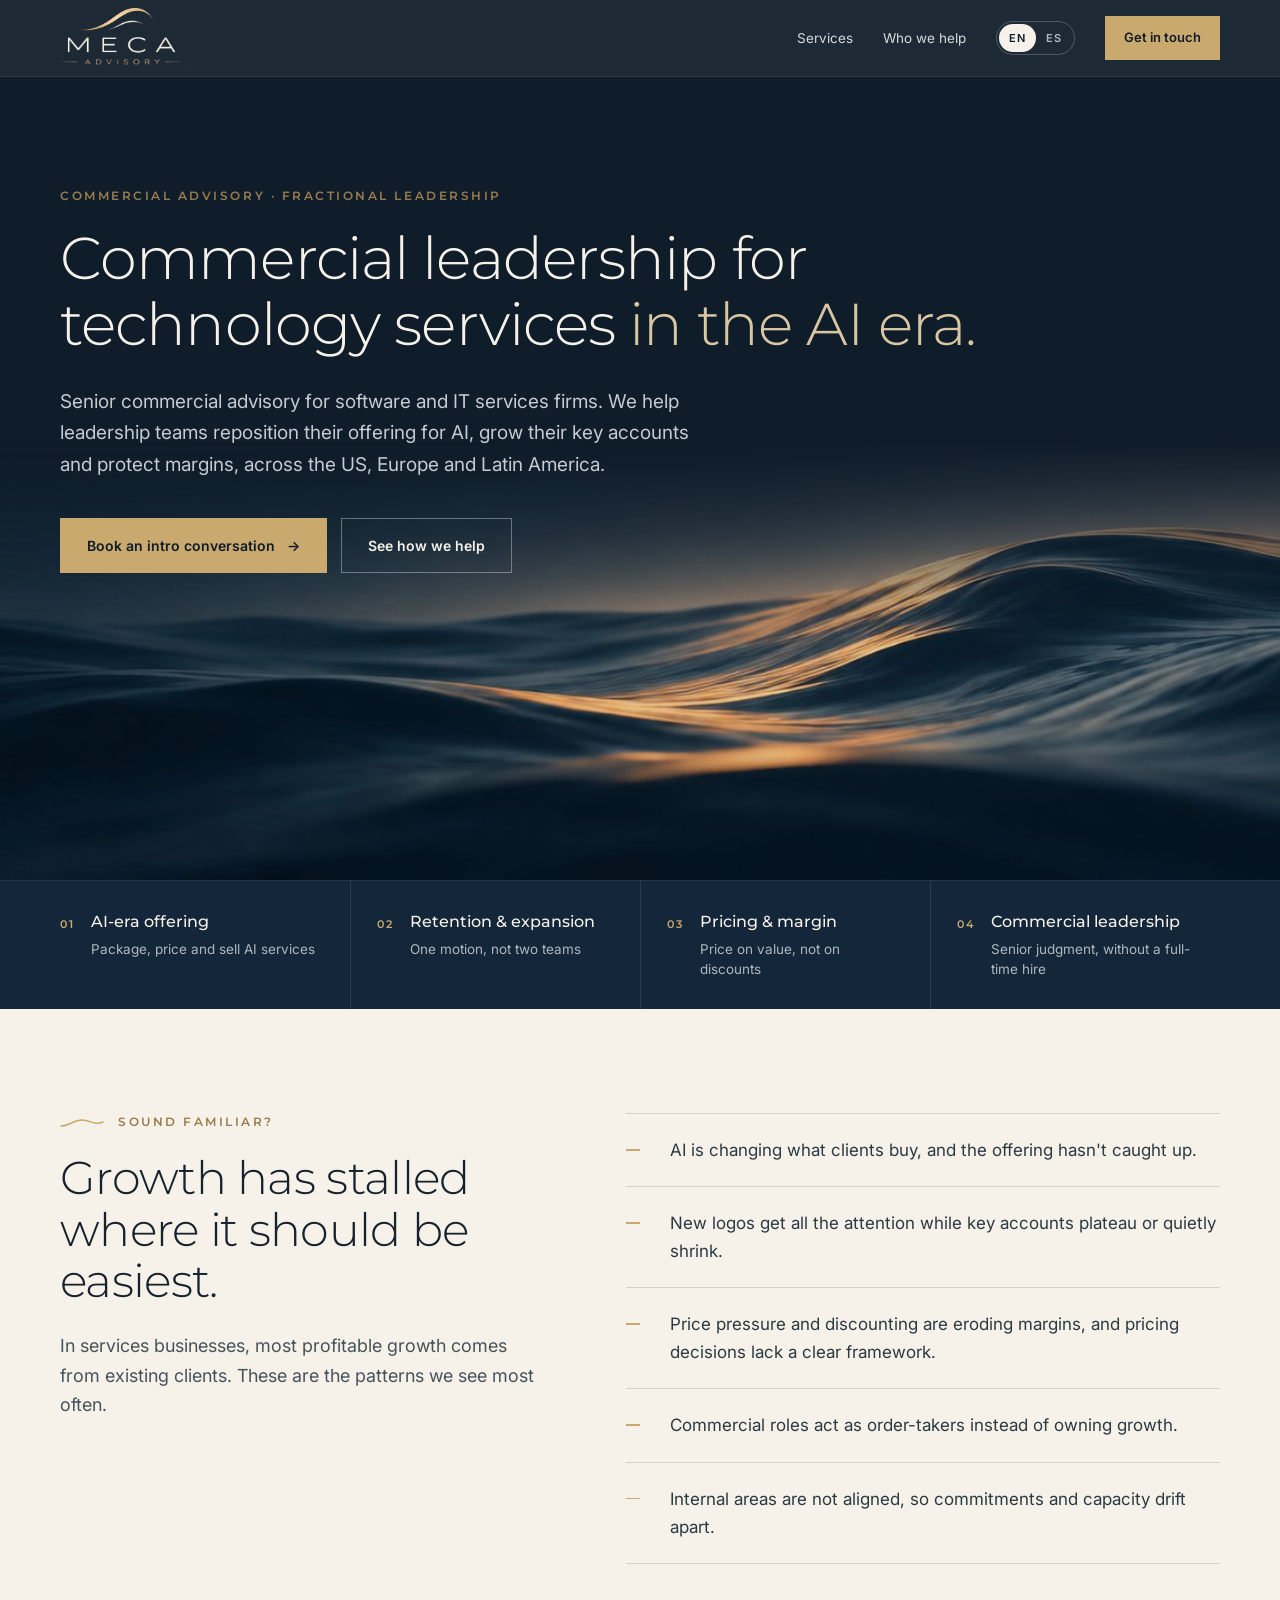
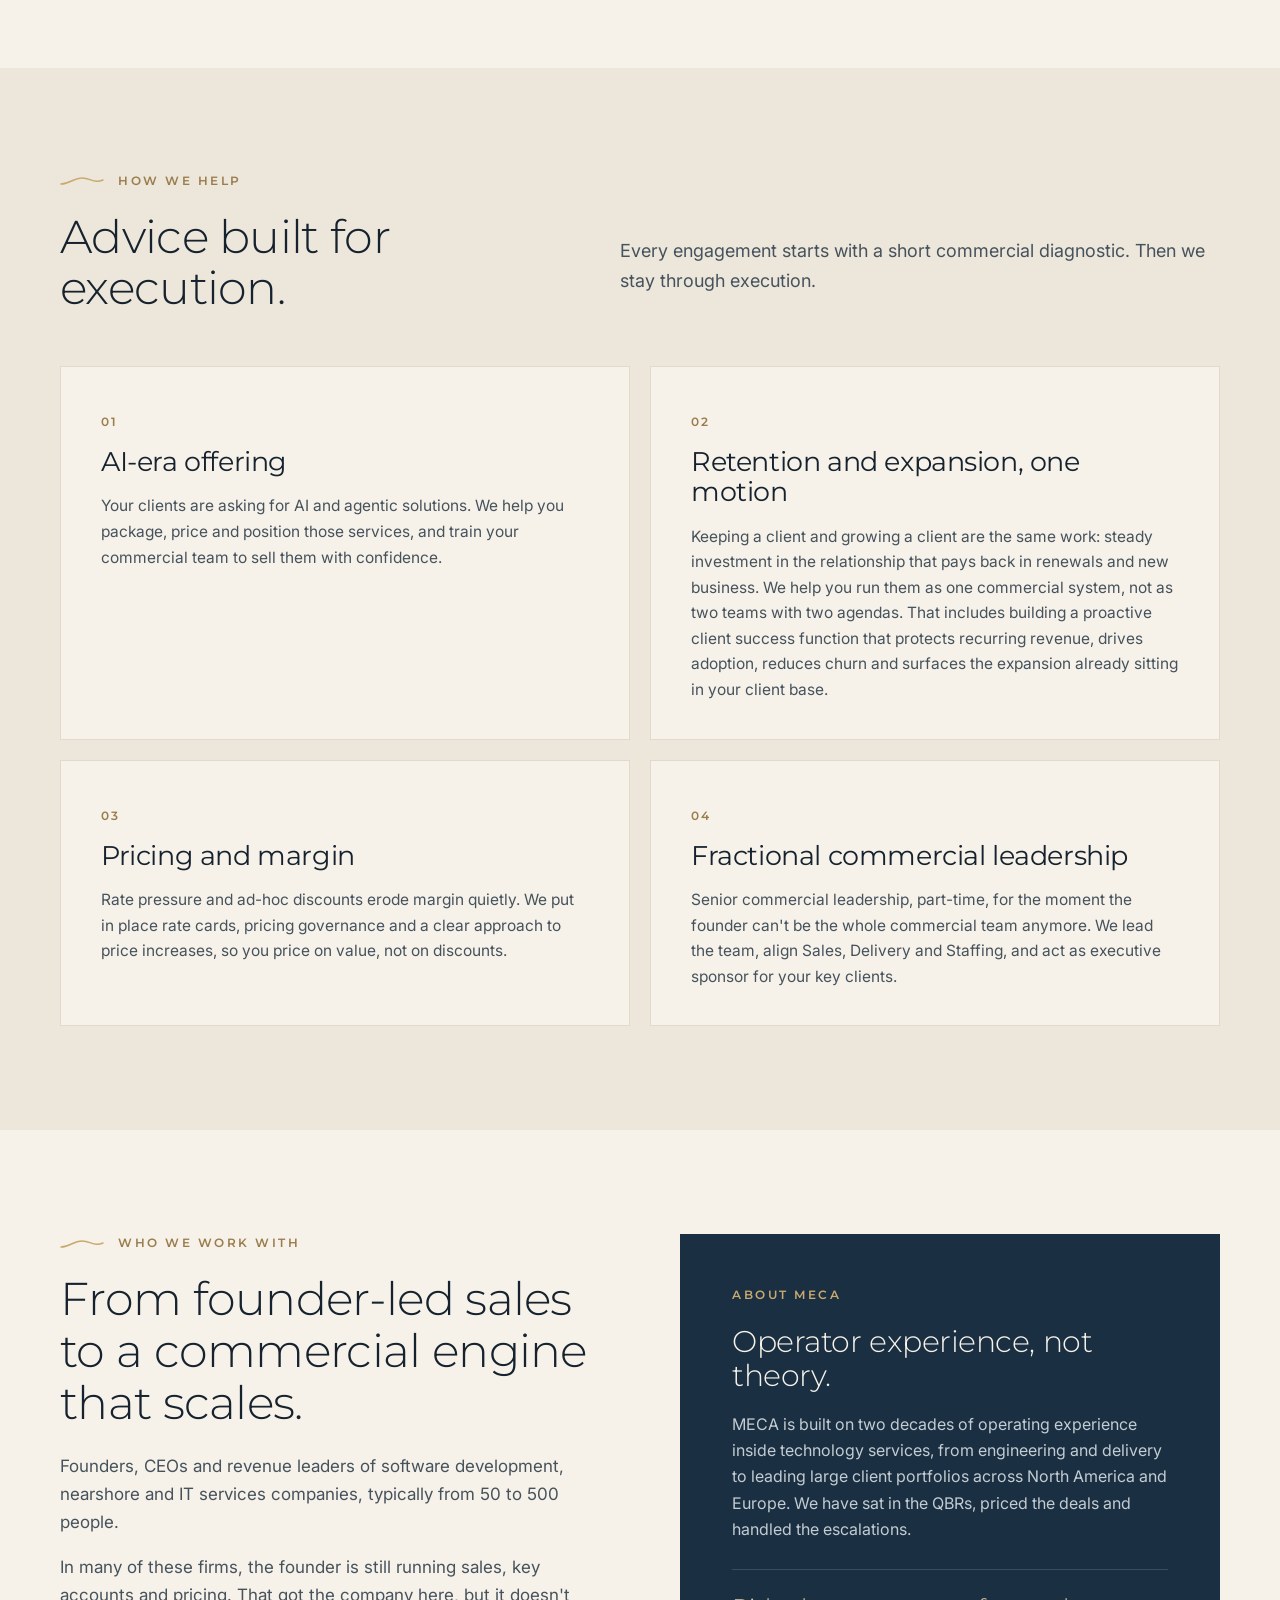
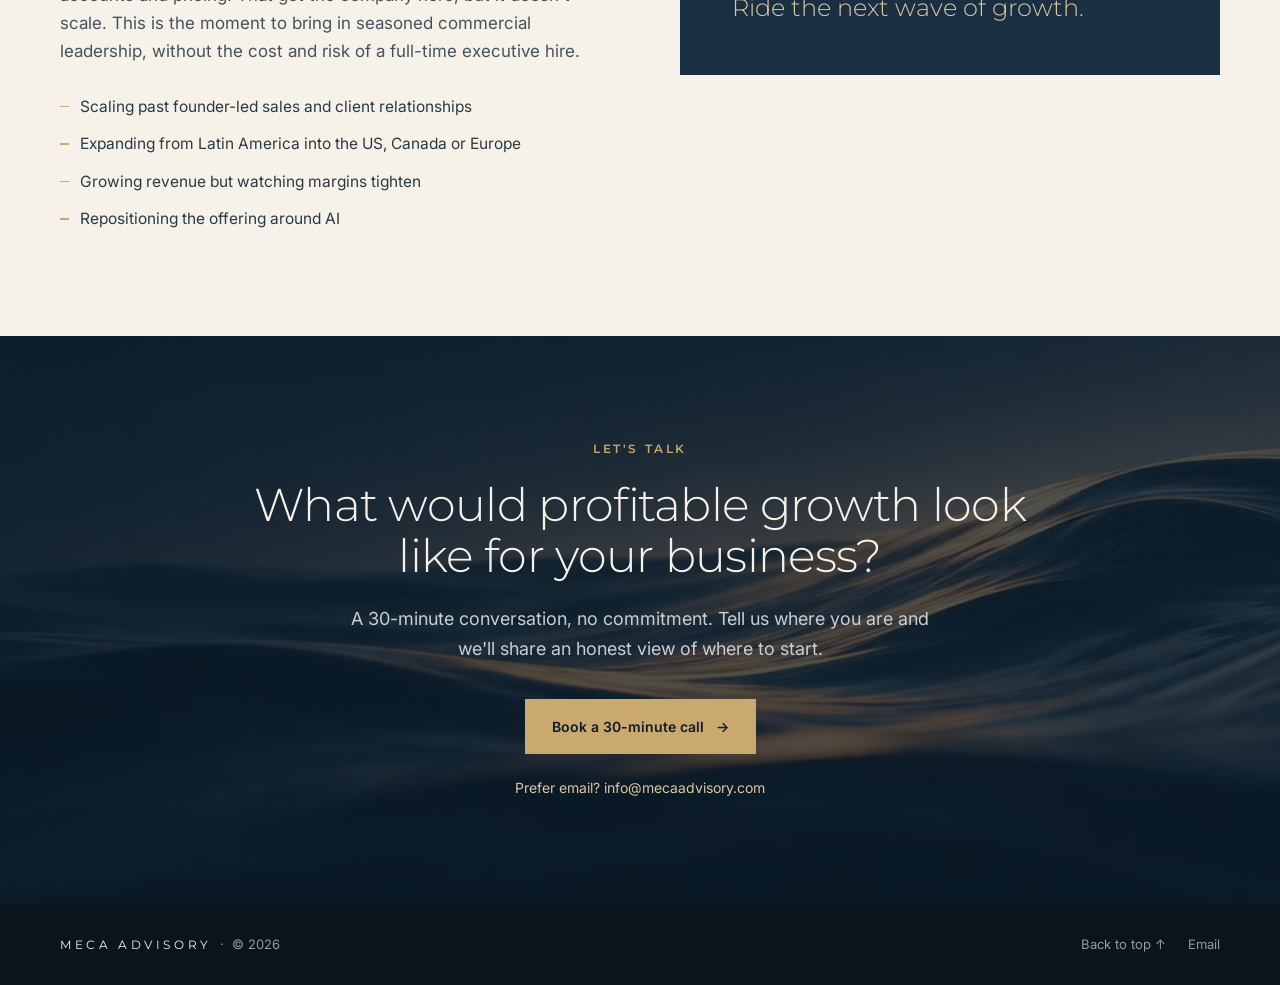
==== commit fe5c8fb0: "Redesign: Montserrat headings, AI-era hero, focus strip, leaner 5-block home - Hero: 'Commercial lea" ====
--- a/index.html
+++ b/index.html
@@ -3,26 +3,26 @@
 <head>
   <meta charset="utf-8" />
   <meta name="viewport" content="width=device-width, initial-scale=1" />
-  <title>MECA Advisory | Commercial advisory for technology services firms</title>
-  <meta name="description" content="Senior commercial advisory for software and IT services firms: account growth, pricing, client services and fractional leadership. US, Canada, Europe and Latin America." />
+  <title>MECA Advisory | Commercial leadership for technology services in the AI era</title>
+  <meta name="description" content="Senior commercial advisory for software and IT services firms: AI-era offering, retention and expansion, pricing and margin, and fractional commercial leadership." />
   <meta name="theme-color" content="#0f1c29" />
   <link rel="canonical" href="https://mecaadvisory.com/" />
   <meta property="og:type" content="website" />
   <meta property="og:url" content="https://mecaadvisory.com/" />
-  <meta property="og:title" content="MECA Advisory | Profitable growth for technology services firms" />
-  <meta property="og:description" content="Senior commercial advisory for software and IT services firms: account growth, pricing, client services and fractional leadership." />
+  <meta property="og:title" content="MECA Advisory | Commercial leadership for technology services in the AI era" />
+  <meta property="og:description" content="Senior commercial advisory for software and IT services firms: AI-era offering, retention and expansion, pricing and margin, and fractional commercial leadership." />
   <meta property="og:image" content="https://mecaadvisory.com/assets/og-image.jpg" />
   <meta name="twitter:card" content="summary_large_image" />
   <link rel="icon" href="assets/favicon.svg" type="image/svg+xml" />
   <link rel="preconnect" href="https://fonts.googleapis.com" />
   <link rel="preconnect" href="https://fonts.gstatic.com" crossorigin />
-  <link href="https://fonts.googleapis.com/css2?family=Cormorant+Garamond:wght@400;500;600&family=Inter:wght@400;500;600&display=swap" rel="stylesheet" />
+  <link href="https://fonts.googleapis.com/css2?family=Montserrat:wght@300;400;500;600&family=Inter:wght@400;500;600&display=swap" rel="stylesheet" />
   <style>
     :root{
       --navy:#0f1c29;--navy-2:#14263a;--navy-3:#1a2f42;
       --ivory:#f6f2ea;--sand:#ece6db;--gold:#c9a96e;--gold-soft:#d9c7a3;
-      --ink:#16222d;--body:#46525c;--muted:#6b757d;--line:#d8d0c2;
-      --serif:"Cormorant Garamond",Georgia,"Times New Roman",serif;
+      --ink:#16222d;--body:#46525c;--line:#d8d0c2;
+      --display:Montserrat,ui-sans-serif,-apple-system,"Segoe UI",sans-serif;
       --sans:Inter,ui-sans-serif,-apple-system,BlinkMacSystemFont,"Segoe UI",Roboto,sans-serif;
     }
     *{box-sizing:border-box}
@@ -55,33 +55,37 @@
     .btn-ghost:hover{background:transparent;color:var(--gold-soft);border-color:var(--gold-soft)}
     .nav .btn{padding:10px 18px;font-size:13px}
 
-    /* Type */
-    h1,h2,h3{font-family:var(--serif);font-weight:500;line-height:1.08;margin:0;letter-spacing:-.01em}
+    /* Type: Montserrat for headings and labels, Inter for body */
+    h1,h2,h3{font-family:var(--display);font-weight:300;line-height:1.12;margin:0;letter-spacing:-.015em}
+    h2{font-size:clamp(32px,3.6vw,48px)}
     p{margin:0 0 1em}
-    .eyebrow{display:inline-block;text-transform:uppercase;letter-spacing:.22em;font-size:11.5px;font-weight:600;color:#9a7d4c;margin-bottom:18px}
+    .gold{color:var(--gold-soft)}
+    .eyebrow{display:flex;align-items:center;gap:14px;font-family:var(--display);text-transform:uppercase;letter-spacing:.22em;font-size:11.5px;font-weight:600;color:#9a7d4c;margin-bottom:20px}
     .dark .eyebrow{color:var(--gold)}
-    h2{font-size:clamp(36px,4.2vw,56px)}
-    .section-intro{max-width:620px;font-size:18px;color:var(--body)}
+    .wave{width:44px;height:12px;flex:none}
+    .wave path{fill:none;stroke:var(--gold);stroke-width:1.5;stroke-linecap:round}
+    .section-intro{max-width:600px;font-size:18px;color:var(--body)}
 
     /* Hero */
     .hero{position:relative;background:var(--navy);color:var(--ivory);overflow:hidden}
     .hero::after{content:"";position:absolute;inset:auto 0 0 0;height:min(46vw,440px);background:url("assets/hero-ocean.jpg") center bottom/cover no-repeat;opacity:.9;
       -webkit-mask-image:linear-gradient(to bottom,transparent,#000 45%);mask-image:linear-gradient(to bottom,transparent,#000 45%)}
     .hero-inner{position:relative;z-index:1;padding:110px 0 clamp(200px,24vw,320px)}
-    .hero h1{font-size:clamp(46px,6.4vw,88px);max-width:900px;font-weight:500}
-    .hero h1 em{font-style:italic;color:var(--gold-soft)}
-    .hero .sub{font-size:clamp(17px,1.6vw,20px);color:#c4ccd2;max-width:640px;margin:28px 0 38px}
+    .hero h1{font-size:clamp(36px,4.6vw,64px);max-width:1060px;line-height:1.12}
+    .hero .sub{font-size:clamp(17px,1.6vw,19px);color:#c4ccd2;max-width:640px;margin:28px 0 38px}
     .hero-actions{display:flex;flex-wrap:wrap;gap:14px}
 
-    /* Proof strip */
-    .proof{background:var(--navy-2);color:var(--ivory);border-top:1px solid rgba(255,255,255,.07)}
-    .proof-grid{display:grid;grid-template-columns:repeat(4,1fr)}
-    .proof-item{padding:34px 26px 34px 0}
-    .proof-item+.proof-item{padding-left:26px;border-left:1px solid rgba(255,255,255,.1)}
-    .proof-num{font-family:var(--serif);font-size:40px;line-height:1;color:var(--gold-soft)}
-    .proof-label{font-size:13.5px;color:#aeb8bf;margin-top:10px;line-height:1.5}
-
-    section{padding:112px 0}
+    /* Focus strip */
+    .focus{background:var(--navy-2);color:var(--ivory);border-top:1px solid rgba(255,255,255,.07)}
+    .focus-grid{display:grid;grid-template-columns:repeat(4,1fr)}
+    .focus-item{padding:30px 26px 30px 0;display:flex;gap:16px;align-items:flex-start;transition:background .2s}
+    .focus-item+.focus-item{padding-left:26px;border-left:1px solid rgba(255,255,255,.1)}
+    .focus-item:hover .t{color:var(--gold-soft)}
+    .focus-item .k{font-family:var(--display);font-size:11px;letter-spacing:.18em;color:var(--gold);font-weight:600;padding-top:4px}
+    .focus-item .t{font-family:var(--display);font-size:16px;font-weight:500;line-height:1.35;transition:color .2s}
+    .focus-item .d{font-size:13.5px;color:#aeb8bf;margin-top:6px;line-height:1.5}
+
+    section{padding:104px 0}
 
     /* Challenges */
     .challenges-grid{display:grid;grid-template-columns:.9fr 1.1fr;gap:80px;align-items:start}
@@ -91,27 +95,12 @@
 
     /* Services */
     .services{background:var(--sand)}
-    .services-head{display:flex;justify-content:space-between;align-items:end;gap:40px;margin-bottom:56px}
+    .services-head{display:flex;justify-content:space-between;align-items:end;gap:40px;margin-bottom:52px}
     .service-grid{display:grid;grid-template-columns:repeat(2,1fr);gap:20px}
-    .service{background:var(--ivory);padding:40px 40px 36px;border:1px solid #e1d9cb;display:flex;flex-direction:column}
-    .service .tag{font-size:11.5px;letter-spacing:.18em;text-transform:uppercase;color:#9a7d4c;font-weight:600}
-    .service h3{font-size:32px;margin:14px 0 14px}
-    .service p{color:var(--body);font-size:15.5px}
-    .service ul{margin:6px 0 0;padding:0;list-style:none;font-size:14.5px;color:#36444f}
-    .service li{padding:7px 0 7px 22px;position:relative;border-top:1px solid #ebe4d7}
-    .service li::before{content:"";position:absolute;left:0;top:17px;width:10px;height:1.5px;background:var(--gold)}
-
-    /* Approach */
-    .dark{background:var(--navy);color:var(--ivory)}
-    .approach-head{max-width:700px;margin-bottom:60px}
-    .approach-head p{color:#b9c3ca;font-size:18px}
-    .steps{display:grid;grid-template-columns:repeat(3,1fr);gap:0;border-top:1px solid rgba(255,255,255,.14)}
-    .step{padding:34px 34px 10px 0}
-    .step+.step{padding-left:34px;border-left:1px solid rgba(255,255,255,.14)}
-    .step .n{font-family:var(--serif);font-size:20px;color:var(--gold)}
-    .step h3{font-size:30px;margin:10px 0 12px}
-    .step .time{font-size:12px;letter-spacing:.14em;text-transform:uppercase;color:#8e9aa3;margin-bottom:16px}
-    .step p{color:#c0c9cf;font-size:15.5px}
+    .service{background:var(--ivory);padding:40px 40px 36px;border:1px solid #e1d9cb}
+    .service .tag{font-family:var(--display);font-size:11.5px;letter-spacing:.18em;color:#9a7d4c;font-weight:600}
+    .service h3{font-size:27px;font-weight:400;margin:14px 0 16px}
+    .service p{color:var(--body);font-size:15.5px;margin:0}
 
     /* Who + About */
     .who-grid{display:grid;grid-template-columns:1fr 1fr;gap:80px}
@@ -121,14 +110,15 @@
     .fit div::before{content:"";position:absolute;left:0;top:12px;width:9px;height:1.5px;background:var(--gold)}
     .about{background:var(--navy-3);color:var(--ivory);padding:52px;align-self:start}
     .about .eyebrow{color:var(--gold)}
-    .about h3{font-size:34px;margin-bottom:18px}
+    .about h3{font-size:30px;margin-bottom:18px}
     .about p{color:#c3ccd2;font-size:16px}
-    .quote{font-family:var(--serif);font-style:italic;font-size:26px;line-height:1.3;color:var(--gold-soft);border-top:1px solid rgba(255,255,255,.14);padding-top:22px;margin-top:26px}
+    .tagline{font-family:var(--display);font-weight:300;font-size:24px;line-height:1.3;color:var(--gold-soft);border-top:1px solid rgba(255,255,255,.14);padding-top:22px;margin-top:26px}
 
     /* Contact */
     .contact{position:relative;background:var(--navy);color:var(--ivory);text-align:center;overflow:hidden}
     .contact::before{content:"";position:absolute;inset:0;background:url("assets/hero-ocean.jpg") center 70%/cover no-repeat;opacity:.28}
     .contact .container{position:relative}
+    .contact .eyebrow{justify-content:center}
     .contact h2{max-width:820px;margin:0 auto 22px}
     .contact p{max-width:600px;margin:0 auto 36px;color:#c7cfd4;font-size:18px}
     .contact .email{display:block;margin-top:22px;font-size:14px;color:var(--gold-soft)}
@@ -136,36 +126,36 @@
     footer{background:#0a141d;color:#8f9ca5;padding:30px 0;font-size:13px}
     .footer-inner{display:flex;justify-content:space-between;align-items:center;gap:20px;flex-wrap:wrap}
     .footer-inner a:hover{color:var(--gold-soft)}
-    .foot-brand{color:var(--ivory);letter-spacing:.3em;font-size:12px}
+    .foot-brand{font-family:var(--display);color:var(--ivory);letter-spacing:.3em;font-size:12px}
 
     @media (max-width:980px){
       .nav-links .nl{display:none}
       .challenges-grid,.who-grid{grid-template-columns:1fr;gap:44px}
       .service-grid{grid-template-columns:1fr}
-      .steps{grid-template-columns:1fr}
-      .step,.step+.step{padding:28px 0 6px;border-left:0;border-bottom:1px solid rgba(255,255,255,.14)}
-      .proof-grid{grid-template-columns:repeat(2,1fr)}
-      .proof-item,.proof-item+.proof-item{padding:26px 18px 26px 0;border-left:0}
-      .proof-item:nth-child(even){padding-left:18px;border-left:1px solid rgba(255,255,255,.1)}
-      .proof-item:nth-child(-n+2){border-bottom:1px solid rgba(255,255,255,.1)}
+      .focus-grid{grid-template-columns:repeat(2,1fr)}
+      .focus-item,.focus-item+.focus-item{padding:24px 16px 24px 0;border-left:0}
+      .focus-item:nth-child(even){padding-left:16px;border-left:1px solid rgba(255,255,255,.1)}
+      .focus-item:nth-child(-n+2){border-bottom:1px solid rgba(255,255,255,.1)}
       .services-head{display:block}
       .services-head .section-intro{margin-top:20px}
     }
     @media (max-width:600px){
       .container{width:calc(100% - 36px)}
       .nav{height:66px;gap:12px}
-      .logo img{width:92px}
+      .logo img{width:96px}
       .nav-links{gap:12px}
       .nav .btn{display:none}
       .hero-inner{padding:64px 0 210px}
-      section{padding:76px 0}
-      .service{padding:30px 24px 26px}
-      .service h3{font-size:28px}
+      section{padding:72px 0}
+      .service{padding:30px 24px 28px}
+      .service h3{font-size:24px}
       .about{padding:34px 26px}
-      .proof-num{font-size:36px}
+      .focus-grid{grid-template-columns:1fr}
+      .focus-item,.focus-item+.focus-item,.focus-item:nth-child(even){padding:20px 0;border-left:0;border-bottom:1px solid rgba(255,255,255,.1)}
+      .focus-item:last-child{border-bottom:0}
       .hero-actions .btn{width:100%;justify-content:center}
     }
-    @media (prefers-reduced-motion:reduce){html{scroll-behavior:auto}.btn{transition:none}}
+    @media (prefers-reduced-motion:reduce){html{scroll-behavior:auto}.btn,.focus-item .t{transition:none}}
   </style>
 </head>
 <body>
@@ -175,7 +165,6 @@
     <a class="logo" href="#top" aria-label="MECA Advisory"><img src="assets/meca-logo.png" alt="MECA Advisory" width="360" height="166" /></a>
     <nav class="nav-links" aria-label="Main">
       <a class="nl" href="#services"><span lang="en">Services</span><span lang="es">Servicios</span></a>
-      <a class="nl" href="#approach"><span lang="en">Approach</span><span lang="es">Enfoque</span></a>
       <a class="nl" href="#who"><span lang="en">Who we help</span><span lang="es">A quién ayudamos</span></a>
       <div class="lang" role="group" aria-label="Language / Idioma">
         <button type="button" data-set-lang="en" aria-pressed="true">EN</button>
@@ -188,7 +177,7 @@
 
 <main id="top">
 
-  <!-- HERO -->
+  <!-- 1. HERO + FOCUS STRIP -->
   <section class="hero" aria-labelledby="hero-title" style="padding:0">
     <div class="container hero-inner">
       <div class="eyebrow">
@@ -196,12 +185,12 @@
         <span lang="es">Asesoría comercial · Liderazgo fraccional</span>
       </div>
       <h1 id="hero-title">
-        <span lang="en"><em>Profitable growth</em> for technology services firms.</span>
-        <span lang="es"><em>Crecimiento rentable</em> para empresas de servicios de tecnología.</span>
+        <span lang="en">Commercial leadership for technology services <span class="gold">in the AI era.</span></span>
+        <span lang="es">Liderazgo comercial para servicios de tecnología <span class="gold">en la era de la IA.</span></span>
       </h1>
       <p class="sub">
-        <span lang="en">Senior commercial advisory for software and IT services firms. We help leadership teams expand key accounts, protect margins and build client services that scale — across the US, Europe and Latin America.</span>
-        <span lang="es">Asesoría comercial senior para empresas de software y servicios IT. Ayudamos a equipos directivos a expandir cuentas clave, proteger márgenes y construir un área de Client Services que escale, en Estados Unidos, Europa y América Latina.</span>
+        <span lang="en">Senior commercial advisory for software and IT services firms. We help leadership teams reposition their offering for AI, grow their key accounts and protect margins, across the US, Europe and Latin America.</span>
+        <span lang="es">Asesoría comercial senior para empresas de software y servicios IT. Ayudamos a equipos directivos a reposicionar su oferta para la IA, hacer crecer sus cuentas clave y proteger márgenes, en Estados Unidos, Europa y América Latina.</span>
       </p>
       <div class="hero-actions">
         <a class="btn" href="https://calendar.app.google/ktj532A66obxFgog8" target="_blank" rel="noopener"><span lang="en">Book an intro conversation</span><span lang="es">Agendá una primera conversación</span> <span aria-hidden="true">→</span></a>
@@ -210,21 +199,20 @@
     </div>
   </section>
 
-  <!-- PROOF -->
-  <div class="proof" aria-label="Experience">
-    <div class="container proof-grid">
-      <div class="proof-item"><div class="proof-num">20</div><div class="proof-label"><span lang="en">years inside technology services</span><span lang="es">años en servicios de tecnología</span></div></div>
-      <div class="proof-item"><div class="proof-num"><span lang="en">Enterprise</span><span lang="es">Enterprise</span></div><div class="proof-label"><span lang="en">and mid-market client portfolios</span><span lang="es">y mid-market: carteras de clientes</span></div></div>
-      <div class="proof-item"><div class="proof-num"><span lang="en">Operator</span><span lang="es">Operación</span></div><div class="proof-label"><span lang="en">experience, from delivery to leadership</span><span lang="es">real, de delivery a liderazgo</span></div></div>
-      <div class="proof-item"><div class="proof-num"><span lang="en">Global</span><span lang="es">Global</span></div><div class="proof-label"><span lang="en">North America, Europe and LATAM</span><span lang="es">Norteamérica, Europa y LATAM</span></div></div>
+  <div class="focus" aria-label="Focus areas">
+    <div class="container focus-grid">
+      <a class="focus-item" href="#services"><span class="k">01</span><div><div class="t"><span lang="en">AI-era offering</span><span lang="es">Oferta para la era de la IA</span></div><div class="d"><span lang="en">Package, price and sell AI services</span><span lang="es">Empaquetar, cotizar y vender servicios de IA</span></div></div></a>
+      <a class="focus-item" href="#services"><span class="k">02</span><div><div class="t"><span lang="en">Retention &amp; expansion</span><span lang="es">Retención y expansión</span></div><div class="d"><span lang="en">One motion, not two teams</span><span lang="es">Un mismo trabajo, no dos equipos</span></div></div></a>
+      <a class="focus-item" href="#services"><span class="k">03</span><div><div class="t"><span lang="en">Pricing &amp; margin</span><span lang="es">Pricing y margen</span></div><div class="d"><span lang="en">Price on value, not on discounts</span><span lang="es">Precios por valor, no por descuento</span></div></div></a>
+      <a class="focus-item" href="#services"><span class="k">04</span><div><div class="t"><span lang="en">Commercial leadership</span><span lang="es">Liderazgo comercial</span></div><div class="d"><span lang="en">Senior judgment, without a full-time hire</span><span lang="es">Criterio senior, sin una contratación full-time</span></div></div></a>
     </div>
   </div>
 
-  <!-- CHALLENGES -->
+  <!-- 2. SOUND FAMILIAR? -->
   <section aria-labelledby="ch-title">
     <div class="container challenges-grid">
       <div>
-        <div class="eyebrow"><span lang="en">Sound familiar?</span><span lang="es">¿Te suena?</span></div>
+        <div class="eyebrow"><svg class="wave" viewBox="0 0 44 12" aria-hidden="true"><path d="M1 9 C10 9 13 3 22 3 S34 9 43 5"/></svg><span lang="en">Sound familiar?</span><span lang="es">¿Te suena?</span></div>
         <h2 id="ch-title"><span lang="en">Growth has stalled where it should be easiest.</span><span lang="es">El crecimiento se frena donde debería ser más fácil.</span></h2>
         <p class="section-intro" style="margin-top:24px"><span lang="en">In services businesses, most profitable growth comes from existing clients. These are the patterns we see most often.</span><span lang="es">En empresas de servicios, el crecimiento más rentable viene de los clientes actuales. Estos son los patrones que vemos con más frecuencia.</span></p>
       </div>
@@ -238,98 +226,50 @@
     </div>
   </section>
 
-  <!-- SERVICES -->
+  <!-- 3. SERVICES -->
   <section class="services" id="services" aria-labelledby="sv-title">
     <div class="container">
       <div class="services-head">
         <div>
-          <div class="eyebrow"><span lang="en">How we help</span><span lang="es">Cómo ayudamos</span></div>
+          <div class="eyebrow"><svg class="wave" viewBox="0 0 44 12" aria-hidden="true"><path d="M1 9 C10 9 13 3 22 3 S34 9 43 5"/></svg><span lang="en">How we help</span><span lang="es">Cómo ayudamos</span></div>
           <h2 id="sv-title"><span lang="en">Advice built for execution.</span><span lang="es">Asesoría pensada para ejecutar.</span></h2>
         </div>
-        <p class="section-intro"><span lang="en">Focused engagements on the commercial levers that move revenue and margin. Start with a diagnostic or go straight to hands-on support.</span><span lang="es">Proyectos enfocados en las palancas comerciales que mueven facturación y margen. Se puede empezar con un diagnóstico o ir directo a acompañamiento en la ejecución.</span></p>
+        <p class="section-intro"><span lang="en">Every engagement starts with a short commercial diagnostic. Then we stay through execution.</span><span lang="es">Cada proyecto empieza con un breve diagnóstico comercial. Después acompañamos la ejecución.</span></p>
       </div>
 
       <div class="service-grid">
         <article class="service">
-          <span class="tag"><span lang="en">01 · Diagnose</span><span lang="es">01 · Diagnóstico</span></span>
-          <h3><span lang="en">Commercial Diagnostic</span><span lang="es">Diagnóstico comercial</span></h3>
-          <p><span lang="en">A fixed-scope review of where revenue and margin are being won or lost, ending in a prioritized 90-day plan.</span><span lang="es">Una revisión de alcance acotado sobre dónde se gana o se pierde facturación y margen, con un plan priorizado a 90 días.</span></p>
-          <ul>
-            <li><span lang="en">Account portfolio and expansion potential</span><span lang="es">Cartera de cuentas y potencial de expansión</span></li>
-            <li><span lang="en">Pricing, rate cards and margin by account</span><span lang="es">Pricing, tarifas y margen por cuenta</span></li>
-            <li><span lang="en">Commercial team structure and cadence</span><span lang="es">Estructura y rutinas del equipo comercial</span></li>
-          </ul>
+          <span class="tag">01</span>
+          <h3><span lang="en">AI-era offering</span><span lang="es">Oferta para la era de la IA</span></h3>
+          <p><span lang="en">Your clients are asking for AI and agentic solutions. We help you package, price and position those services, and train your commercial team to sell them with confidence.</span><span lang="es">Tus clientes están pidiendo soluciones de IA y desarrollo agéntico. Te ayudamos a empaquetar, cotizar y posicionar esos servicios, y a capacitar al equipo comercial para venderlos con seguridad.</span></p>
         </article>
 
         <article class="service">
-          <span class="tag"><span lang="en">02 · Grow</span><span lang="es">02 · Crecer</span></span>
-          <h3><span lang="en">Account Growth &amp; Pricing</span><span lang="es">Crecimiento de cuentas y pricing</span></h3>
-          <p><span lang="en">Build the playbooks and governance that turn existing clients into your most reliable growth engine.</span><span lang="es">Construir los playbooks y la gobernanza que convierten a los clientes actuales en el motor de crecimiento más confiable.</span></p>
-          <ul>
-            <li><span lang="en">Account planning, QBRs and farming playbooks</span><span lang="es">Account planning, QBRs y playbooks de farming</span></li>
-            <li><span lang="en">Pricing strategy, approvals and rate increases</span><span lang="es">Estrategia de precios, aprobaciones y aumentos de tarifa</span></li>
-            <li><span lang="en">Forecasting and pipeline discipline</span><span lang="es">Forecast y disciplina de pipeline</span></li>
-          </ul>
+          <span class="tag">02</span>
+          <h3><span lang="en">Retention and expansion, one motion</span><span lang="es">Retención y expansión, un mismo trabajo</span></h3>
+          <p><span lang="en">Keeping a client and growing a client are the same work: steady investment in the relationship that pays back in renewals and new business. We help you run them as one commercial system, not as two teams with two agendas. That includes building a proactive client success function that protects recurring revenue, drives adoption, reduces churn and surfaces the expansion already sitting in your client base.</span><span lang="es">Retener un cliente y hacerlo crecer son el mismo trabajo: una inversión constante en la relación que se traduce en renovaciones y nuevos negocios. Te ayudamos a gestionarlos como un único sistema comercial, no como dos equipos con dos agendas. Eso incluye construir un área de client success proactiva que proteja los ingresos recurrentes, impulse la adopción, reduzca el churn y detecte las oportunidades de expansión que ya existen en tu cartera de clientes.</span></p>
         </article>
 
         <article class="service">
-          <span class="tag"><span lang="en">03 · Lead</span><span lang="es">03 · Liderar</span></span>
-          <h3><span lang="en">Fractional Commercial Leadership</span><span lang="es">Liderazgo comercial fraccional</span></h3>
-          <p><span lang="en">Senior leadership, part-time, for the stage when you need executive judgment but not yet a full-time hire.</span><span lang="es">Liderazgo senior part-time, para la etapa en la que se necesita criterio ejecutivo pero todavía no una contratación full-time.</span></p>
-          <ul>
-            <li><span lang="en">Lead or rebuild the account management team</span><span lang="es">Liderar o reconstruir el equipo de account management</span></li>
-            <li><span lang="en">Align Sales, Client Services, Delivery and Staffing</span><span lang="es">Alinear Ventas, Client Services, Delivery y Staffing</span></li>
-            <li><span lang="en">Executive sponsor for strategic clients and escalations</span><span lang="es">Sponsor ejecutivo para clientes estratégicos y escalamientos</span></li>
-          </ul>
+          <span class="tag">03</span>
+          <h3><span lang="en">Pricing and margin</span><span lang="es">Pricing y margen</span></h3>
+          <p><span lang="en">Rate pressure and ad-hoc discounts erode margin quietly. We put in place rate cards, pricing governance and a clear approach to price increases, so you price on value, not on discounts.</span><span lang="es">La presión sobre las tarifas y los descuentos sin criterio erosionan el margen sin que se note. Implementamos tarifarios, gobernanza de precios y un enfoque claro para los aumentos, para que el precio refleje el valor y no el descuento.</span></p>
         </article>
 
         <article class="service">
-          <span class="tag"><span lang="en">04 · Evolve</span><span lang="es">04 · Evolucionar</span></span>
-          <h3><span lang="en">AI-Era Offering &amp; Team Training</span><span lang="es">Oferta para la era de la IA y capacitación</span></h3>
-          <p><span lang="en">Help your commercial team sell what clients are now asking for, and equip them to do it well.</span><span lang="es">Ayudar al equipo comercial a vender lo que los clientes están pidiendo hoy, y prepararlo para hacerlo bien.</span></p>
-          <ul>
-            <li><span lang="en">Positioning AI and agentic development services</span><span lang="es">Posicionamiento de servicios de IA y desarrollo agéntico</span></li>
-            <li><span lang="en">Proposal and pricing models for AI work</span><span lang="es">Modelos de propuesta y pricing para proyectos de IA</span></li>
-            <li><span lang="en">Workshops for commercial leaders</span><span lang="es">Workshops para líderes comerciales</span></li>
-          </ul>
+          <span class="tag">04</span>
+          <h3><span lang="en">Fractional commercial leadership</span><span lang="es">Liderazgo comercial fraccional</span></h3>
+          <p><span lang="en">Senior commercial leadership, part-time, for the moment the founder can't be the whole commercial team anymore. We lead the team, align Sales, Delivery and Staffing, and act as executive sponsor for your key clients.</span><span lang="es">Liderazgo comercial senior part-time, para el momento en que el fundador ya no puede ser todo el equipo comercial. Lideramos el equipo, alineamos Ventas, Delivery y Staffing, y actuamos como sponsor ejecutivo de tus clientes clave.</span></p>
         </article>
       </div>
     </div>
   </section>
 
-  <!-- APPROACH -->
-  <section class="dark" id="approach" aria-labelledby="ap-title">
-    <div class="container">
-      <div class="approach-head">
-        <div class="eyebrow"><span lang="en">Our approach</span><span lang="es">Nuestro enfoque</span></div>
-        <h2 id="ap-title"><span lang="en">Clarity first. Execution always.</span><span lang="es">Primero claridad. Siempre ejecución.</span></h2>
-        <p style="margin-top:22px"><span lang="en">We work inside the business, alongside your leadership team, not from a slide deck at a distance.</span><span lang="es">Trabajamos dentro del negocio, junto al equipo directivo, no a la distancia desde una presentación.</span></p>
-      </div>
-      <div class="steps">
-        <div class="step">
-          <div class="n">01</div>
-          <h3><span lang="en">Diagnose</span><span lang="es">Diagnosticar</span></h3>
-          <p><span lang="en">Get close to the numbers, the clients and the team. Find where revenue and margin are leaking.</span><span lang="es">Entender los números, los clientes y el equipo. Encontrar dónde se pierde facturación y margen.</span></p>
-        </div>
-        <div class="step">
-          <div class="n">02</div>
-          <h3><span lang="en">Prioritize</span><span lang="es">Priorizar</span></h3>
-          <p><span lang="en">Agree on the few moves that matter, with clear owners, targets and a realistic 90-day plan.</span><span lang="es">Acordar las pocas iniciativas que importan, con responsables, metas claras y un plan realista a 90 días.</span></p>
-        </div>
-        <div class="step">
-          <div class="n">03</div>
-          <h3><span lang="en">Execute</span><span lang="es">Ejecutar</span></h3>
-          <p><span lang="en">Stay involved through execution: coaching the team, joining key client conversations, tracking results.</span><span lang="es">Acompañar la ejecución: coaching al equipo, participación en conversaciones clave con clientes y seguimiento de resultados.</span></p>
-        </div>
-      </div>
-    </div>
-  </section>
-
-  <!-- WHO + ABOUT -->
+  <!-- 4. WHO + ABOUT -->
   <section class="who" id="who" aria-labelledby="who-title">
     <div class="container who-grid">
       <div>
-        <div class="eyebrow"><span lang="en">Who we work with</span><span lang="es">Con quién trabajamos</span></div>
+        <div class="eyebrow"><svg class="wave" viewBox="0 0 44 12" aria-hidden="true"><path d="M1 9 C10 9 13 3 22 3 S34 9 43 5"/></svg><span lang="en">Who we work with</span><span lang="es">Con quién trabajamos</span></div>
         <h2 id="who-title"><span lang="en">From founder-led sales to a commercial engine that scales.</span><span lang="es">De la venta liderada por el fundador a un motor comercial que escala.</span></h2>
         <p style="margin-top:24px"><span lang="en">Founders, CEOs and revenue leaders of software development, nearshore and IT services companies, typically from 50 to 500 people.</span><span lang="es">Fundadores, CEOs y líderes de revenue de empresas de desarrollo de software, nearshore y servicios IT, normalmente de 50 a 500 personas.</span></p>
         <p><span lang="en">In many of these firms, the founder is still running sales, key accounts and pricing. That got the company here, but it doesn't scale. This is the moment to bring in seasoned commercial leadership, without the cost and risk of a full-time executive hire.</span><span lang="es">En muchas de estas empresas, el fundador sigue manejando las ventas, las cuentas clave y el pricing. Eso trajo a la empresa hasta acá, pero no escala. Es el momento de sumar liderazgo comercial con experiencia, sin el costo ni el riesgo de una contratación ejecutiva full-time.</span></p>
@@ -343,14 +283,13 @@
       <aside class="about" aria-labelledby="about-title">
         <div class="eyebrow"><span lang="en">About MECA</span><span lang="es">Sobre MECA</span></div>
         <h3 id="about-title"><span lang="en">Operator experience, not theory.</span><span lang="es">Experiencia de operación, no teoría.</span></h3>
-        <p><span lang="en">MECA is built on two decades of operating experience inside technology services, from engineering and delivery to leading large client portfolios across North America and Europe.</span><span lang="es">MECA se apoya en dos décadas de experiencia operando dentro de los servicios de tecnología, desde ingeniería y delivery hasta liderar grandes carteras de clientes en Norteamérica y Europa.</span></p>
-        <p><span lang="en">We have sat in the QBRs, priced the deals and handled the escalations. Our advice comes from having done the work.</span><span lang="es">Estuvimos en los QBRs, armamos los precios y resolvimos los escalamientos. Nuestra asesoría viene de haber hecho el trabajo.</span></p>
-        <div class="quote"><span lang="en">Ride the next wave of growth.</span><span lang="es">Subite a la próxima ola de crecimiento.</span></div>
+        <p><span lang="en">MECA is built on two decades of operating experience inside technology services, from engineering and delivery to leading large client portfolios across North America and Europe. We have sat in the QBRs, priced the deals and handled the escalations.</span><span lang="es">MECA se apoya en dos décadas de experiencia operando dentro de los servicios de tecnología, desde ingeniería y delivery hasta liderar grandes carteras de clientes en Norteamérica y Europa. Estuvimos en los QBRs, armamos los precios y resolvimos los escalamientos.</span></p>
+        <div class="tagline"><span lang="en">Ride the next wave of growth.</span><span lang="es">Subite a la próxima ola de crecimiento.</span></div>
       </aside>
     </div>
   </section>
 
-  <!-- CONTACT -->
+  <!-- 5. CONTACT -->
   <section class="contact dark" id="contact" aria-labelledby="ct-title">
     <div class="container">
       <div class="eyebrow"><span lang="en">Let's talk</span><span lang="es">Conversemos</span></div>
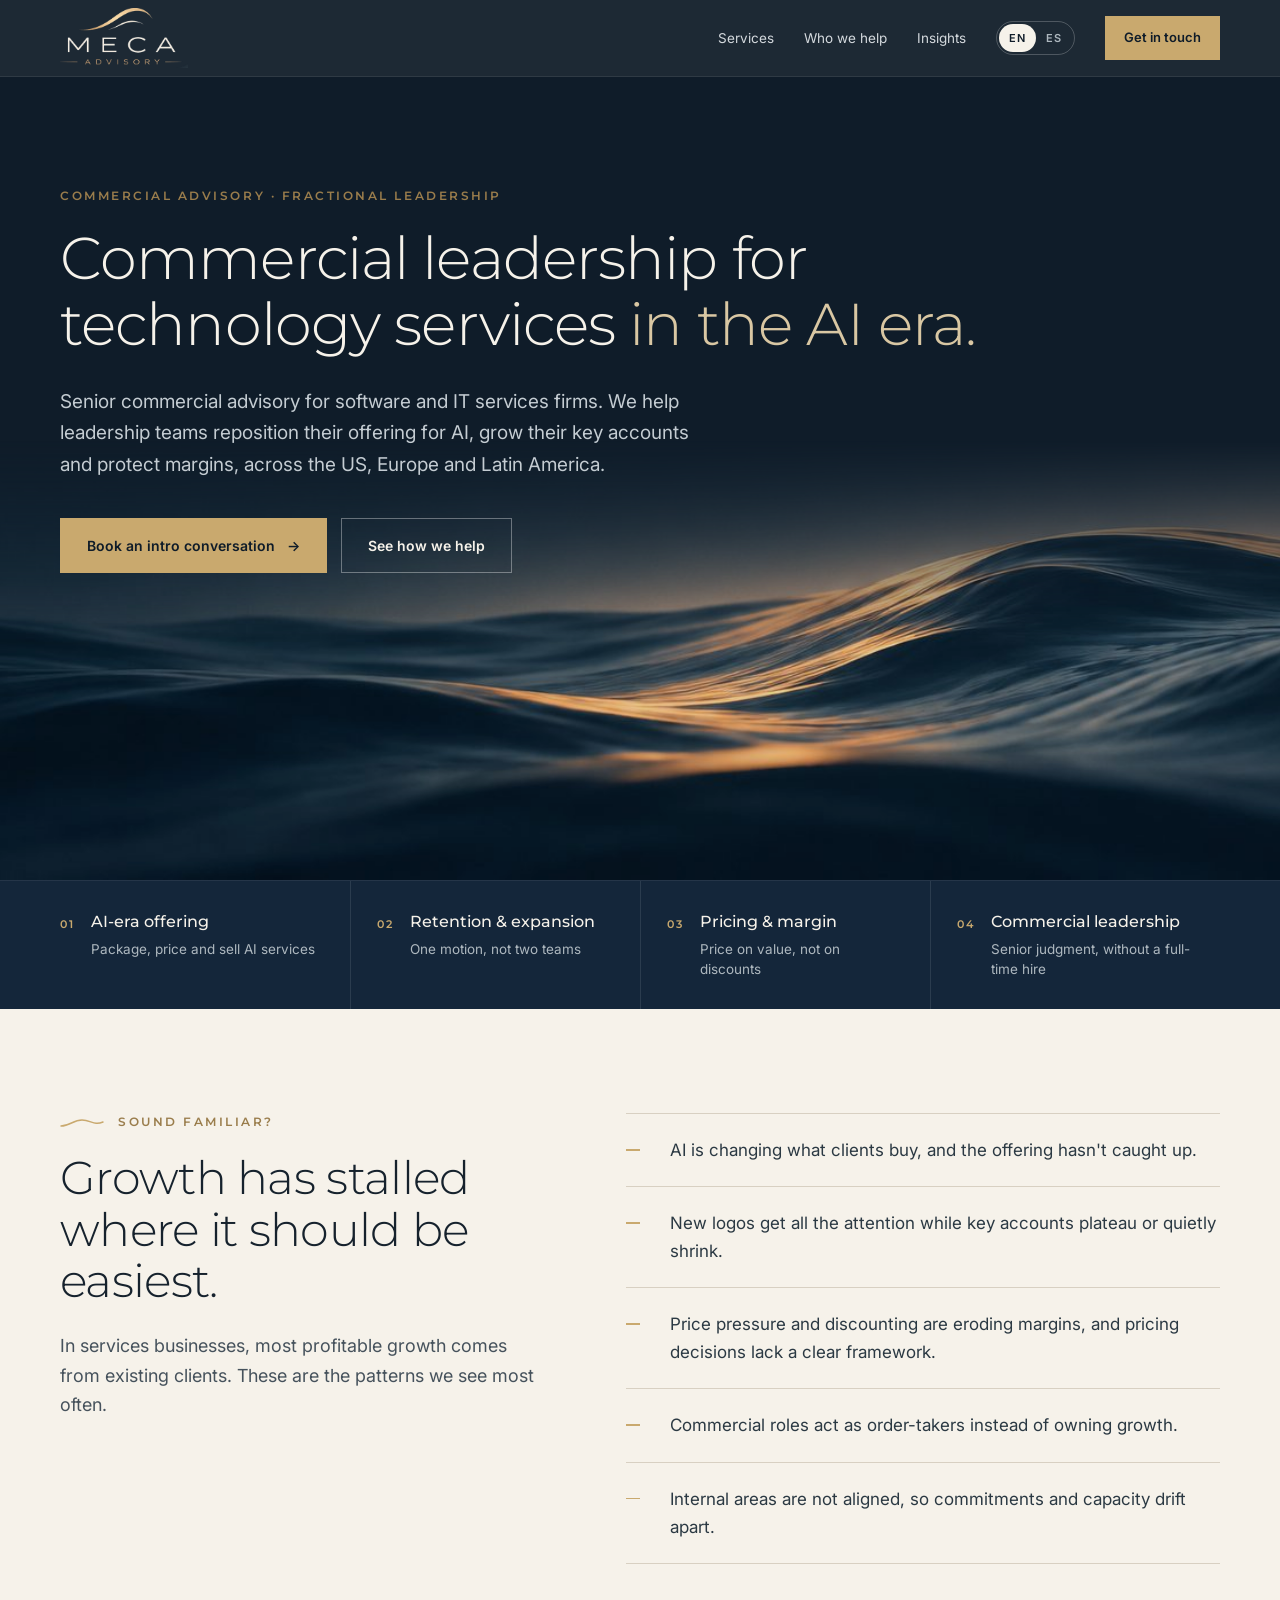
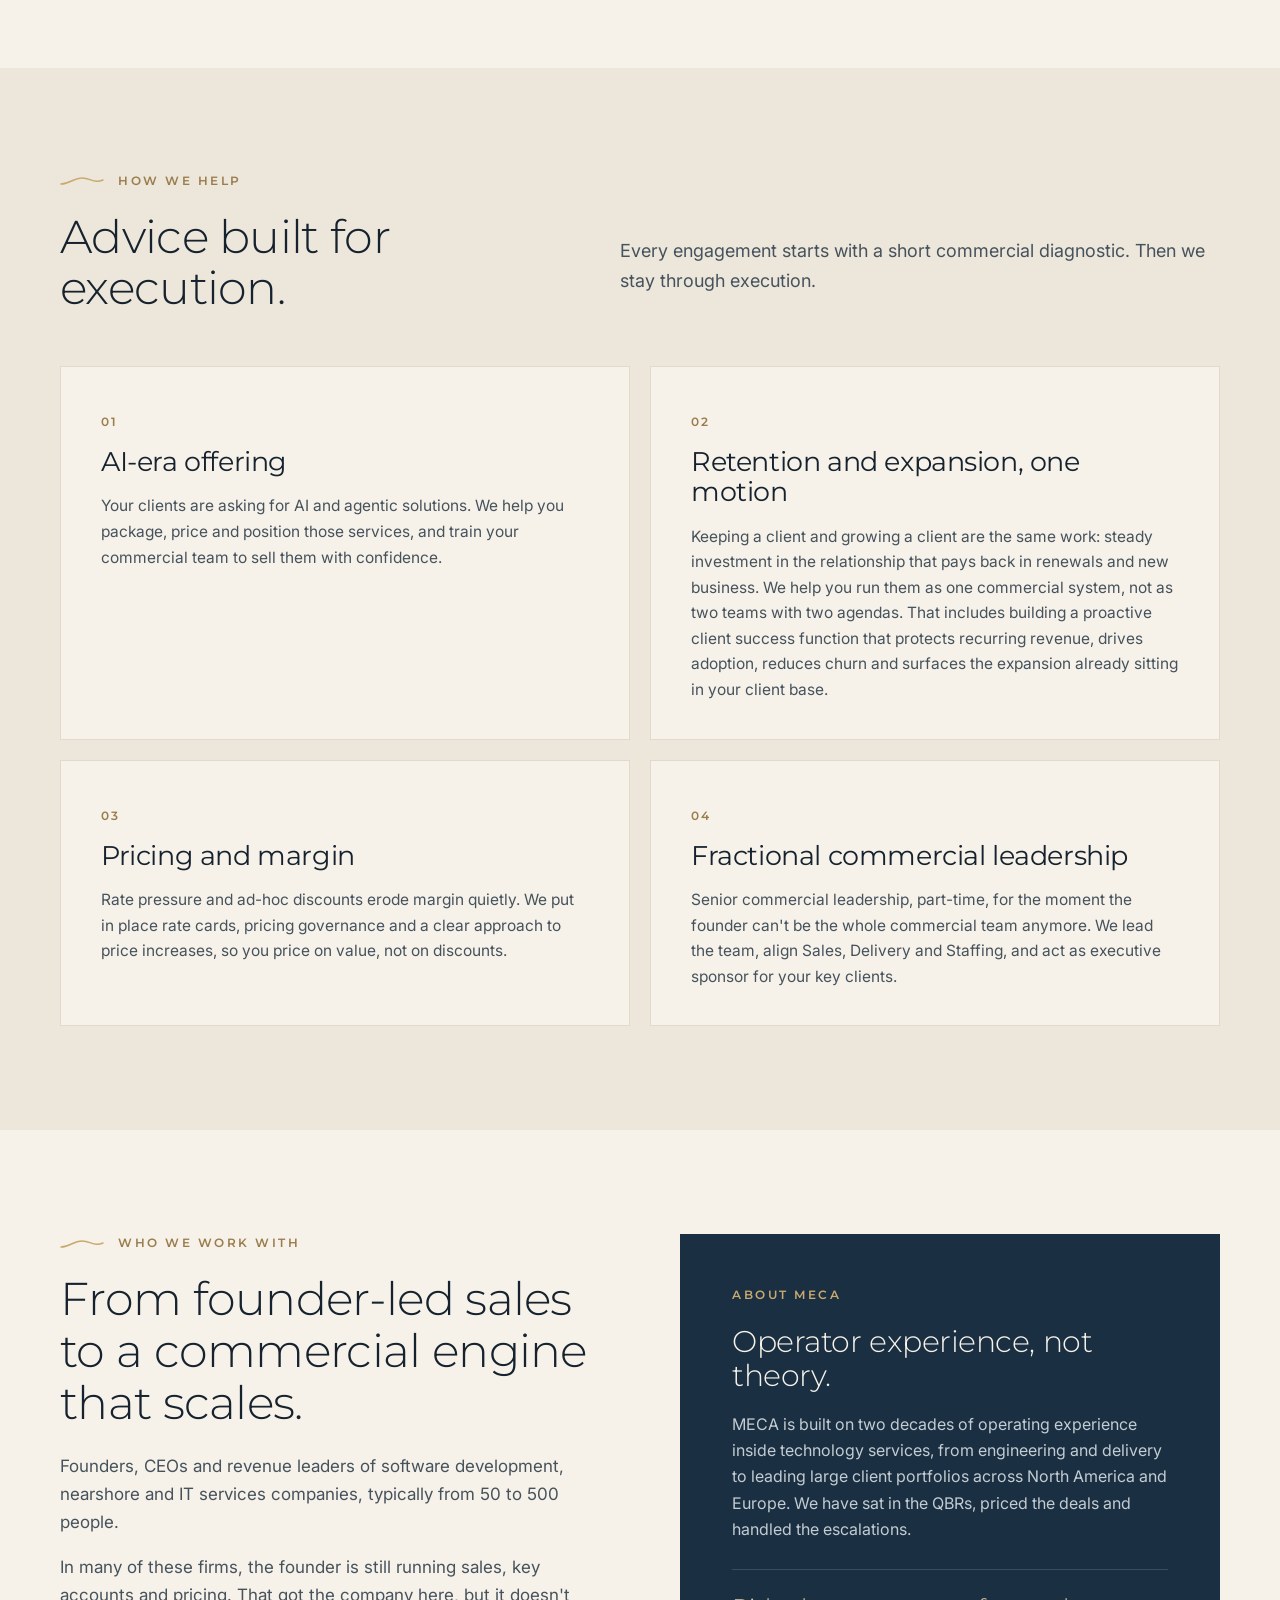
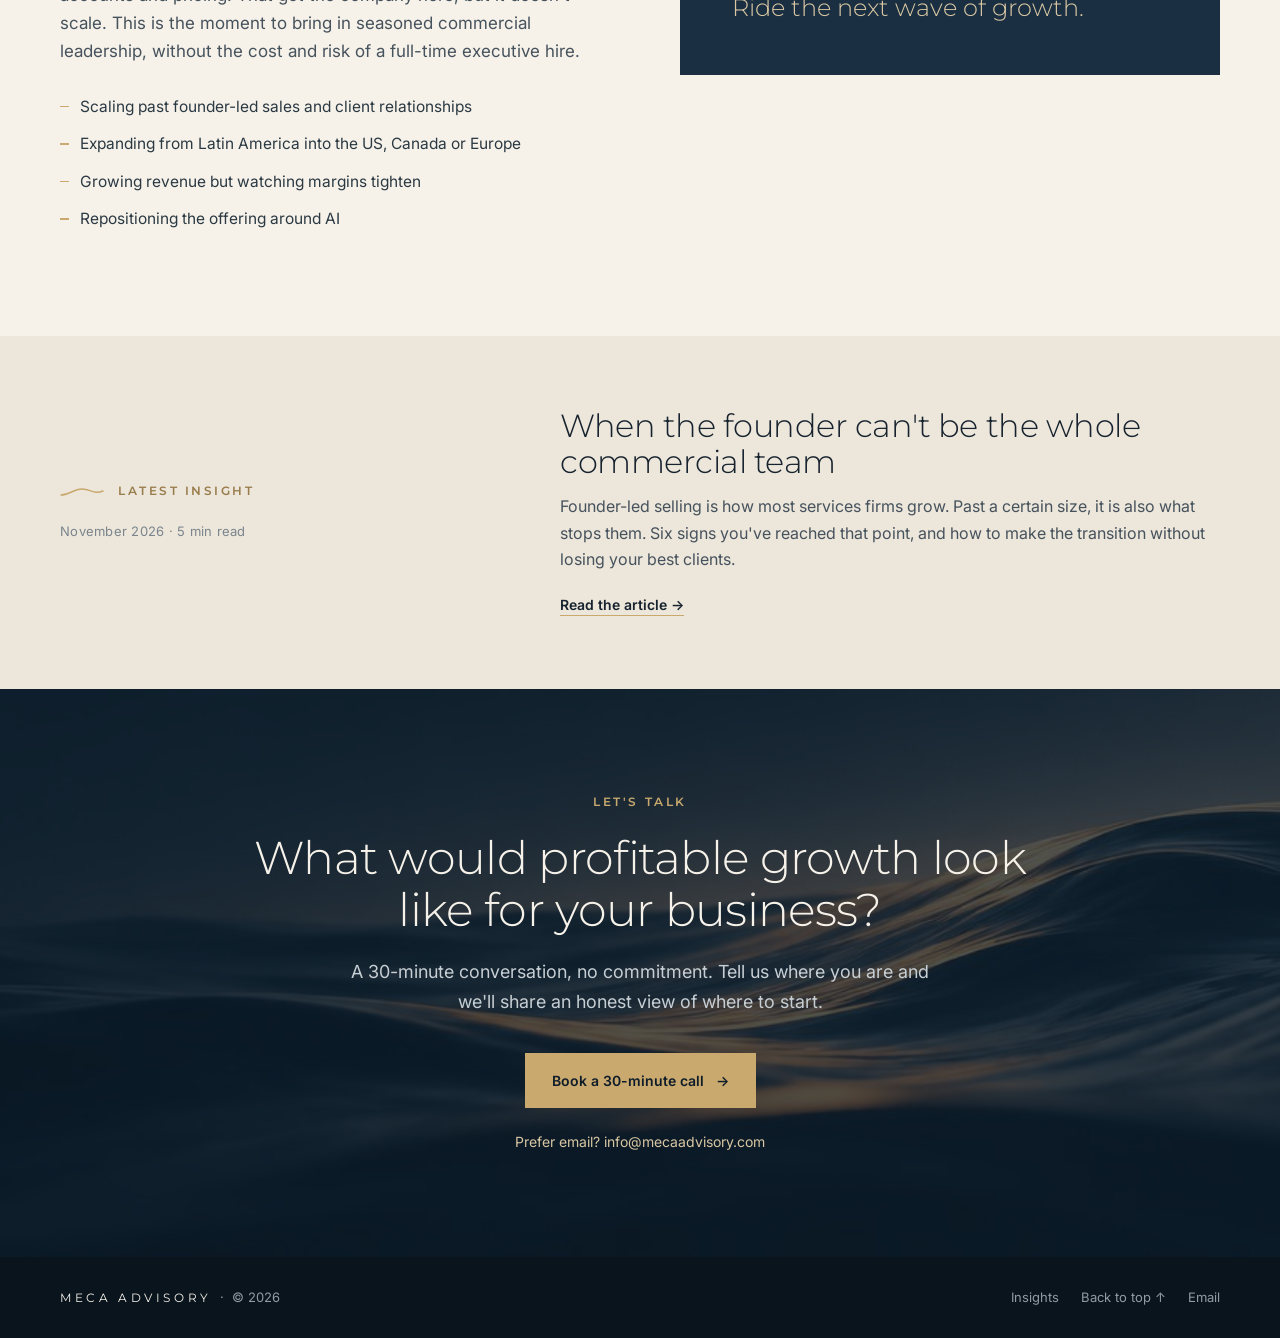
==== commit b3f39b53: "Add Insights section and first article - New Insights listing page and article: 'When the founder ca" ====
--- a/index.html
+++ b/index.html
@@ -17,146 +17,7 @@
   <link rel="preconnect" href="https://fonts.googleapis.com" />
   <link rel="preconnect" href="https://fonts.gstatic.com" crossorigin />
   <link href="https://fonts.googleapis.com/css2?family=Montserrat:wght@300;400;500;600&family=Inter:wght@400;500;600&display=swap" rel="stylesheet" />
-  <style>
-    :root{
-      --navy:#0f1c29;--navy-2:#14263a;--navy-3:#1a2f42;
-      --ivory:#f6f2ea;--sand:#ece6db;--gold:#c9a96e;--gold-soft:#d9c7a3;
-      --ink:#16222d;--body:#46525c;--line:#d8d0c2;
-      --display:Montserrat,ui-sans-serif,-apple-system,"Segoe UI",sans-serif;
-      --sans:Inter,ui-sans-serif,-apple-system,BlinkMacSystemFont,"Segoe UI",Roboto,sans-serif;
-    }
-    *{box-sizing:border-box}
-    html{scroll-behavior:smooth}
-    body{margin:0;background:var(--ivory);color:var(--ink);font-family:var(--sans);font-size:16px;line-height:1.65;-webkit-font-smoothing:antialiased}
-    a{color:inherit;text-decoration:none}
-    img{max-width:100%;display:block}
-    :focus-visible{outline:2px solid var(--gold);outline-offset:4px}
-    .container{width:min(1160px,calc(100% - 48px));margin-inline:auto}
-
-    /* Language switching: each text has an EN and ES version */
-    html[data-lang="en"] [lang="es"]{display:none!important}
-    html[data-lang="es"] [lang="en"]{display:none!important}
-
-    /* Header */
-    .site-header{position:sticky;top:0;z-index:50;background:rgba(15,28,41,.94);backdrop-filter:blur(10px);-webkit-backdrop-filter:blur(10px);border-bottom:1px solid rgba(255,255,255,.08);color:var(--ivory)}
-    .nav{height:76px;display:flex;align-items:center;justify-content:space-between;gap:24px}
-    .logo img{width:128px;height:auto}
-    .nav-links{display:flex;align-items:center;gap:30px;font-size:13.5px;color:#d5dade}
-    .nav-links a:hover{color:var(--gold-soft)}
-    .lang{display:inline-flex;border:1px solid rgba(255,255,255,.22);border-radius:999px;padding:2px}
-    .lang button{all:unset;cursor:pointer;font-size:11px;font-weight:600;letter-spacing:.08em;padding:5px 10px;border-radius:999px;color:#aeb8bf}
-    .lang button[aria-pressed="true"]{background:var(--ivory);color:var(--navy)}
-    .lang button:focus-visible{outline:2px solid var(--gold)}
-
-    /* Buttons */
-    .btn{display:inline-flex;align-items:center;gap:12px;padding:15px 26px;background:var(--gold);color:var(--navy);font-size:14px;font-weight:600;border:1px solid var(--gold);transition:background .2s,color .2s,border-color .2s}
-    .btn:hover{background:var(--ivory);border-color:var(--ivory)}
-    .btn-ghost{background:transparent;color:var(--ivory);border-color:rgba(255,255,255,.35)}
-    .btn-ghost:hover{background:transparent;color:var(--gold-soft);border-color:var(--gold-soft)}
-    .nav .btn{padding:10px 18px;font-size:13px}
-
-    /* Type: Montserrat for headings and labels, Inter for body */
-    h1,h2,h3{font-family:var(--display);font-weight:300;line-height:1.12;margin:0;letter-spacing:-.015em}
-    h2{font-size:clamp(32px,3.6vw,48px)}
-    p{margin:0 0 1em}
-    .gold{color:var(--gold-soft)}
-    .eyebrow{display:flex;align-items:center;gap:14px;font-family:var(--display);text-transform:uppercase;letter-spacing:.22em;font-size:11.5px;font-weight:600;color:#9a7d4c;margin-bottom:20px}
-    .dark .eyebrow{color:var(--gold)}
-    .wave{width:44px;height:12px;flex:none}
-    .wave path{fill:none;stroke:var(--gold);stroke-width:1.5;stroke-linecap:round}
-    .section-intro{max-width:600px;font-size:18px;color:var(--body)}
-
-    /* Hero */
-    .hero{position:relative;background:var(--navy);color:var(--ivory);overflow:hidden}
-    .hero::after{content:"";position:absolute;inset:auto 0 0 0;height:min(46vw,440px);background:url("assets/hero-ocean.jpg") center bottom/cover no-repeat;opacity:.9;
-      -webkit-mask-image:linear-gradient(to bottom,transparent,#000 45%);mask-image:linear-gradient(to bottom,transparent,#000 45%)}
-    .hero-inner{position:relative;z-index:1;padding:110px 0 clamp(200px,24vw,320px)}
-    .hero h1{font-size:clamp(36px,4.6vw,64px);max-width:1060px;line-height:1.12}
-    .hero .sub{font-size:clamp(17px,1.6vw,19px);color:#c4ccd2;max-width:640px;margin:28px 0 38px}
-    .hero-actions{display:flex;flex-wrap:wrap;gap:14px}
-
-    /* Focus strip */
-    .focus{background:var(--navy-2);color:var(--ivory);border-top:1px solid rgba(255,255,255,.07)}
-    .focus-grid{display:grid;grid-template-columns:repeat(4,1fr)}
-    .focus-item{padding:30px 26px 30px 0;display:flex;gap:16px;align-items:flex-start;transition:background .2s}
-    .focus-item+.focus-item{padding-left:26px;border-left:1px solid rgba(255,255,255,.1)}
-    .focus-item:hover .t{color:var(--gold-soft)}
-    .focus-item .k{font-family:var(--display);font-size:11px;letter-spacing:.18em;color:var(--gold);font-weight:600;padding-top:4px}
-    .focus-item .t{font-family:var(--display);font-size:16px;font-weight:500;line-height:1.35;transition:color .2s}
-    .focus-item .d{font-size:13.5px;color:#aeb8bf;margin-top:6px;line-height:1.5}
-
-    section{padding:104px 0}
-
-    /* Challenges */
-    .challenges-grid{display:grid;grid-template-columns:.9fr 1.1fr;gap:80px;align-items:start}
-    .challenge-list{list-style:none;margin:0;padding:0;border-top:1px solid var(--line)}
-    .challenge-list li{display:grid;grid-template-columns:28px 1fr;gap:16px;padding:22px 0;border-bottom:1px solid var(--line);font-size:17px;color:#2b3943}
-    .challenge-list li::before{content:"";width:14px;height:1.5px;background:var(--gold);margin-top:13px}
-
-    /* Services */
-    .services{background:var(--sand)}
-    .services-head{display:flex;justify-content:space-between;align-items:end;gap:40px;margin-bottom:52px}
-    .service-grid{display:grid;grid-template-columns:repeat(2,1fr);gap:20px}
-    .service{background:var(--ivory);padding:40px 40px 36px;border:1px solid #e1d9cb}
-    .service .tag{font-family:var(--display);font-size:11.5px;letter-spacing:.18em;color:#9a7d4c;font-weight:600}
-    .service h3{font-size:27px;font-weight:400;margin:14px 0 16px}
-    .service p{color:var(--body);font-size:15.5px;margin:0}
-
-    /* Who + About */
-    .who-grid{display:grid;grid-template-columns:1fr 1fr;gap:80px}
-    .who p{font-size:17px;color:var(--body)}
-    .fit{margin-top:28px;display:grid;gap:12px}
-    .fit div{font-size:15.5px;color:#2b3943;padding-left:20px;position:relative}
-    .fit div::before{content:"";position:absolute;left:0;top:12px;width:9px;height:1.5px;background:var(--gold)}
-    .about{background:var(--navy-3);color:var(--ivory);padding:52px;align-self:start}
-    .about .eyebrow{color:var(--gold)}
-    .about h3{font-size:30px;margin-bottom:18px}
-    .about p{color:#c3ccd2;font-size:16px}
-    .tagline{font-family:var(--display);font-weight:300;font-size:24px;line-height:1.3;color:var(--gold-soft);border-top:1px solid rgba(255,255,255,.14);padding-top:22px;margin-top:26px}
-
-    /* Contact */
-    .contact{position:relative;background:var(--navy);color:var(--ivory);text-align:center;overflow:hidden}
-    .contact::before{content:"";position:absolute;inset:0;background:url("assets/hero-ocean.jpg") center 70%/cover no-repeat;opacity:.28}
-    .contact .container{position:relative}
-    .contact .eyebrow{justify-content:center}
-    .contact h2{max-width:820px;margin:0 auto 22px}
-    .contact p{max-width:600px;margin:0 auto 36px;color:#c7cfd4;font-size:18px}
-    .contact .email{display:block;margin-top:22px;font-size:14px;color:var(--gold-soft)}
-
-    footer{background:#0a141d;color:#8f9ca5;padding:30px 0;font-size:13px}
-    .footer-inner{display:flex;justify-content:space-between;align-items:center;gap:20px;flex-wrap:wrap}
-    .footer-inner a:hover{color:var(--gold-soft)}
-    .foot-brand{font-family:var(--display);color:var(--ivory);letter-spacing:.3em;font-size:12px}
-
-    @media (max-width:980px){
-      .nav-links .nl{display:none}
-      .challenges-grid,.who-grid{grid-template-columns:1fr;gap:44px}
-      .service-grid{grid-template-columns:1fr}
-      .focus-grid{grid-template-columns:repeat(2,1fr)}
-      .focus-item,.focus-item+.focus-item{padding:24px 16px 24px 0;border-left:0}
-      .focus-item:nth-child(even){padding-left:16px;border-left:1px solid rgba(255,255,255,.1)}
-      .focus-item:nth-child(-n+2){border-bottom:1px solid rgba(255,255,255,.1)}
-      .services-head{display:block}
-      .services-head .section-intro{margin-top:20px}
-    }
-    @media (max-width:600px){
-      .container{width:calc(100% - 36px)}
-      .nav{height:66px;gap:12px}
-      .logo img{width:96px}
-      .nav-links{gap:12px}
-      .nav .btn{display:none}
-      .hero-inner{padding:64px 0 210px}
-      section{padding:72px 0}
-      .service{padding:30px 24px 28px}
-      .service h3{font-size:24px}
-      .about{padding:34px 26px}
-      .focus-grid{grid-template-columns:1fr}
-      .focus-item,.focus-item+.focus-item,.focus-item:nth-child(even){padding:20px 0;border-left:0;border-bottom:1px solid rgba(255,255,255,.1)}
-      .focus-item:last-child{border-bottom:0}
-      .hero-actions .btn{width:100%;justify-content:center}
-    }
-    @media (prefers-reduced-motion:reduce){html{scroll-behavior:auto}.btn,.focus-item .t{transition:none}}
-  </style>
+  <link rel="stylesheet" href="assets/site.css" />
 </head>
 <body>
 
@@ -166,6 +27,7 @@
     <nav class="nav-links" aria-label="Main">
       <a class="nl" href="#services"><span lang="en">Services</span><span lang="es">Servicios</span></a>
       <a class="nl" href="#who"><span lang="en">Who we help</span><span lang="es">A quién ayudamos</span></a>
+      <a class="nl" href="insights/"><span lang="en">Insights</span><span lang="es">Insights</span></a>
       <div class="lang" role="group" aria-label="Language / Idioma">
         <button type="button" data-set-lang="en" aria-pressed="true">EN</button>
         <button type="button" data-set-lang="es" aria-pressed="false">ES</button>
@@ -289,6 +151,21 @@
     </div>
   </section>
 
+  <!-- INSIGHTS TEASER -->
+  <section class="insight-band" aria-labelledby="ins-title">
+    <div class="container insight-card">
+      <div>
+        <div class="eyebrow"><svg class="wave" viewBox="0 0 44 12" aria-hidden="true"><path d="M1 9 C10 9 13 3 22 3 S34 9 43 5"/></svg><span lang="en">Latest insight</span><span lang="es">Último artículo</span></div>
+        <div class="meta"><span lang="en">November 2026 · 5 min read</span><span lang="es">Noviembre 2026 · 5 min de lectura · en inglés</span></div>
+      </div>
+      <div>
+        <h3 id="ins-title">When the founder can't be the whole commercial team</h3>
+        <p><span lang="en">Founder-led selling is how most services firms grow. Past a certain size, it is also what stops them. Six signs you've reached that point, and how to make the transition without losing your best clients.</span><span lang="es">La venta liderada por el fundador es cómo crecen la mayoría de las empresas de servicios. Pasado cierto tamaño, es también lo que las frena. Seis señales de que llegaste a ese punto, y cómo hacer la transición sin perder a tus mejores clientes.</span></p>
+        <a class="read-more" href="insights/founder-led-commercial-leadership/"><span lang="en">Read the article →</span><span lang="es">Leer el artículo →</span></a>
+      </div>
+    </div>
+  </section>
+
   <!-- 5. CONTACT -->
   <section class="contact dark" id="contact" aria-labelledby="ct-title">
     <div class="container">
@@ -304,25 +181,10 @@
 <footer>
   <div class="container footer-inner">
     <div><span class="foot-brand">MECA ADVISORY</span> &nbsp;·&nbsp; © <span id="year">2026</span></div>
-    <div style="display:flex;gap:22px"><a href="#top"><span lang="en">Back to top ↑</span><span lang="es">Volver arriba ↑</span></a><a href="mailto:info@mecaadvisory.com">Email</a></div>
+    <div style="display:flex;gap:22px"><a href="insights/">Insights</a><a href="#top"><span lang="en">Back to top ↑</span><span lang="es">Volver arriba ↑</span></a><a href="mailto:info@mecaadvisory.com">Email</a></div>
   </div>
 </footer>
 
-<script>
-  (function(){
-    var root=document.documentElement;
-    function setLang(l){
-      root.setAttribute('data-lang',l);root.setAttribute('lang',l);
-      document.querySelectorAll('[data-set-lang]').forEach(function(b){b.setAttribute('aria-pressed',b.dataset.setLang===l?'true':'false')});
-      try{localStorage.setItem('meca-lang',l)}catch(e){}
-    }
-    var saved=null;try{saved=localStorage.getItem('meca-lang')}catch(e){}
-    var q=new URLSearchParams(location.search).get('lang');
-    var initial=(q==='es'||q==='en')?q:(saved||((navigator.language||'').toLowerCase().indexOf('es')===0?'es':'en'));
-    setLang(initial);
-    document.querySelectorAll('[data-set-lang]').forEach(function(b){b.addEventListener('click',function(){setLang(b.dataset.setLang)})});
-    document.getElementById('year').textContent=new Date().getFullYear();
-  })();
-</script>
+<script src="assets/site.js"></script>
 </body>
 </html>
--- a/assets/site.css
+++ b/assets/site.css
@@ -0,0 +1,183 @@
+    :root{
+      --navy:#0f1c29;--navy-2:#14263a;--navy-3:#1a2f42;
+      --ivory:#f6f2ea;--sand:#ece6db;--gold:#c9a96e;--gold-soft:#d9c7a3;
+      --ink:#16222d;--body:#46525c;--line:#d8d0c2;
+      --display:Montserrat,ui-sans-serif,-apple-system,"Segoe UI",sans-serif;
+      --sans:Inter,ui-sans-serif,-apple-system,BlinkMacSystemFont,"Segoe UI",Roboto,sans-serif;
+    }
+    *{box-sizing:border-box}
+    html{scroll-behavior:smooth}
+    body{margin:0;background:var(--ivory);color:var(--ink);font-family:var(--sans);font-size:16px;line-height:1.65;-webkit-font-smoothing:antialiased}
+    a{color:inherit;text-decoration:none}
+    img{max-width:100%;display:block}
+    :focus-visible{outline:2px solid var(--gold);outline-offset:4px}
+    .container{width:min(1160px,calc(100% - 48px));margin-inline:auto}
+
+    /* Language switching: each text has an EN and ES version */
+    html[data-lang="en"] [lang="es"]{display:none!important}
+    html[data-lang="es"] [lang="en"]{display:none!important}
+
+    /* Header */
+    .site-header{position:sticky;top:0;z-index:50;background:rgba(15,28,41,.94);backdrop-filter:blur(10px);-webkit-backdrop-filter:blur(10px);border-bottom:1px solid rgba(255,255,255,.08);color:var(--ivory)}
+    .nav{height:76px;display:flex;align-items:center;justify-content:space-between;gap:24px}
+    .logo img{width:128px;height:auto}
+    .nav-links{display:flex;align-items:center;gap:30px;font-size:13.5px;color:#d5dade}
+    .nav-links a:hover{color:var(--gold-soft)}
+    .lang{display:inline-flex;border:1px solid rgba(255,255,255,.22);border-radius:999px;padding:2px}
+    .lang button{all:unset;cursor:pointer;font-size:11px;font-weight:600;letter-spacing:.08em;padding:5px 10px;border-radius:999px;color:#aeb8bf}
+    .lang button[aria-pressed="true"]{background:var(--ivory);color:var(--navy)}
+    .lang button:focus-visible{outline:2px solid var(--gold)}
+
+    /* Buttons */
+    .btn{display:inline-flex;align-items:center;gap:12px;padding:15px 26px;background:var(--gold);color:var(--navy);font-size:14px;font-weight:600;border:1px solid var(--gold);transition:background .2s,color .2s,border-color .2s}
+    .btn:hover{background:var(--ivory);border-color:var(--ivory)}
+    .btn-ghost{background:transparent;color:var(--ivory);border-color:rgba(255,255,255,.35)}
+    .btn-ghost:hover{background:transparent;color:var(--gold-soft);border-color:var(--gold-soft)}
+    .nav .btn{padding:10px 18px;font-size:13px}
+
+    /* Type: Montserrat for headings and labels, Inter for body */
+    h1,h2,h3{font-family:var(--display);font-weight:300;line-height:1.12;margin:0;letter-spacing:-.015em}
+    h2{font-size:clamp(32px,3.6vw,48px)}
+    p{margin:0 0 1em}
+    .gold{color:var(--gold-soft)}
+    .eyebrow{display:flex;align-items:center;gap:14px;font-family:var(--display);text-transform:uppercase;letter-spacing:.22em;font-size:11.5px;font-weight:600;color:#9a7d4c;margin-bottom:20px}
+    .dark .eyebrow{color:var(--gold)}
+    .wave{width:44px;height:12px;flex:none}
+    .wave path{fill:none;stroke:var(--gold);stroke-width:1.5;stroke-linecap:round}
+    .section-intro{max-width:600px;font-size:18px;color:var(--body)}
+
+    /* Hero */
+    .hero{position:relative;background:var(--navy);color:var(--ivory);overflow:hidden}
+    .hero::after{content:"";position:absolute;inset:auto 0 0 0;height:min(46vw,440px);background:url("hero-ocean.jpg") center bottom/cover no-repeat;opacity:.9;
+      -webkit-mask-image:linear-gradient(to bottom,transparent,#000 45%);mask-image:linear-gradient(to bottom,transparent,#000 45%)}
+    .hero-inner{position:relative;z-index:1;padding:110px 0 clamp(200px,24vw,320px)}
+    .hero h1{font-size:clamp(36px,4.6vw,64px);max-width:1060px;line-height:1.12}
+    .hero .sub{font-size:clamp(17px,1.6vw,19px);color:#c4ccd2;max-width:640px;margin:28px 0 38px}
+    .hero-actions{display:flex;flex-wrap:wrap;gap:14px}
+
+    /* Focus strip */
+    .focus{background:var(--navy-2);color:var(--ivory);border-top:1px solid rgba(255,255,255,.07)}
+    .focus-grid{display:grid;grid-template-columns:repeat(4,1fr)}
+    .focus-item{padding:30px 26px 30px 0;display:flex;gap:16px;align-items:flex-start;transition:background .2s}
+    .focus-item+.focus-item{padding-left:26px;border-left:1px solid rgba(255,255,255,.1)}
+    .focus-item:hover .t{color:var(--gold-soft)}
+    .focus-item .k{font-family:var(--display);font-size:11px;letter-spacing:.18em;color:var(--gold);font-weight:600;padding-top:4px}
+    .focus-item .t{font-family:var(--display);font-size:16px;font-weight:500;line-height:1.35;transition:color .2s}
+    .focus-item .d{font-size:13.5px;color:#aeb8bf;margin-top:6px;line-height:1.5}
+
+    section{padding:104px 0}
+
+    /* Challenges */
+    .challenges-grid{display:grid;grid-template-columns:.9fr 1.1fr;gap:80px;align-items:start}
+    .challenge-list{list-style:none;margin:0;padding:0;border-top:1px solid var(--line)}
+    .challenge-list li{display:grid;grid-template-columns:28px 1fr;gap:16px;padding:22px 0;border-bottom:1px solid var(--line);font-size:17px;color:#2b3943}
+    .challenge-list li::before{content:"";width:14px;height:1.5px;background:var(--gold);margin-top:13px}
+
+    /* Services */
+    .services{background:var(--sand)}
+    .services-head{display:flex;justify-content:space-between;align-items:end;gap:40px;margin-bottom:52px}
+    .service-grid{display:grid;grid-template-columns:repeat(2,1fr);gap:20px}
+    .service{background:var(--ivory);padding:40px 40px 36px;border:1px solid #e1d9cb}
+    .service .tag{font-family:var(--display);font-size:11.5px;letter-spacing:.18em;color:#9a7d4c;font-weight:600}
+    .service h3{font-size:27px;font-weight:400;margin:14px 0 16px}
+    .service p{color:var(--body);font-size:15.5px;margin:0}
+
+    /* Who + About */
+    .who-grid{display:grid;grid-template-columns:1fr 1fr;gap:80px}
+    .who p{font-size:17px;color:var(--body)}
+    .fit{margin-top:28px;display:grid;gap:12px}
+    .fit div{font-size:15.5px;color:#2b3943;padding-left:20px;position:relative}
+    .fit div::before{content:"";position:absolute;left:0;top:12px;width:9px;height:1.5px;background:var(--gold)}
+    .about{background:var(--navy-3);color:var(--ivory);padding:52px;align-self:start}
+    .about .eyebrow{color:var(--gold)}
+    .about h3{font-size:30px;margin-bottom:18px}
+    .about p{color:#c3ccd2;font-size:16px}
+    .tagline{font-family:var(--display);font-weight:300;font-size:24px;line-height:1.3;color:var(--gold-soft);border-top:1px solid rgba(255,255,255,.14);padding-top:22px;margin-top:26px}
+
+    /* Contact */
+    .contact{position:relative;background:var(--navy);color:var(--ivory);text-align:center;overflow:hidden}
+    .contact::before{content:"";position:absolute;inset:0;background:url("hero-ocean.jpg") center 70%/cover no-repeat;opacity:.28}
+    .contact .container{position:relative}
+    .contact .eyebrow{justify-content:center}
+    .contact h2{max-width:820px;margin:0 auto 22px}
+    .contact p{max-width:600px;margin:0 auto 36px;color:#c7cfd4;font-size:18px}
+    .contact .email{display:block;margin-top:22px;font-size:14px;color:var(--gold-soft)}
+
+    footer{background:#0a141d;color:#8f9ca5;padding:30px 0;font-size:13px}
+    .footer-inner{display:flex;justify-content:space-between;align-items:center;gap:20px;flex-wrap:wrap}
+    .footer-inner a:hover{color:var(--gold-soft)}
+    .foot-brand{font-family:var(--display);color:var(--ivory);letter-spacing:.3em;font-size:12px}
+
+    @media (max-width:980px){
+      .nav-links .nl{display:none}
+      .challenges-grid,.who-grid{grid-template-columns:1fr;gap:44px}
+      .service-grid{grid-template-columns:1fr}
+      .focus-grid{grid-template-columns:repeat(2,1fr)}
+      .focus-item,.focus-item+.focus-item{padding:24px 16px 24px 0;border-left:0}
+      .focus-item:nth-child(even){padding-left:16px;border-left:1px solid rgba(255,255,255,.1)}
+      .focus-item:nth-child(-n+2){border-bottom:1px solid rgba(255,255,255,.1)}
+      .services-head{display:block}
+      .services-head .section-intro{margin-top:20px}
+    }
+    @media (max-width:600px){
+      .container{width:calc(100% - 36px)}
+      .nav{height:66px;gap:12px}
+      .logo img{width:96px}
+      .nav-links{gap:12px}
+      .nav .btn{display:none}
+      .hero-inner{padding:64px 0 210px}
+      section{padding:72px 0}
+      .service{padding:30px 24px 28px}
+      .service h3{font-size:24px}
+      .about{padding:34px 26px}
+      .focus-grid{grid-template-columns:1fr}
+      .focus-item,.focus-item+.focus-item,.focus-item:nth-child(even){padding:20px 0;border-left:0;border-bottom:1px solid rgba(255,255,255,.1)}
+      .focus-item:last-child{border-bottom:0}
+      .hero-actions .btn{width:100%;justify-content:center}
+    }
+    @media (prefers-reduced-motion:reduce){html{scroll-behavior:auto}.btn,.focus-item .t{transition:none}}
+
+    /* Insights teaser (home) */
+    .insight-band{background:var(--sand);padding:72px 0}
+    .insight-card{display:grid;grid-template-columns:.8fr 1.2fr;gap:60px;align-items:center}
+    .insight-card h3{font-size:clamp(24px,2.6vw,32px);margin:0 0 14px}
+    .insight-card p{color:var(--body);margin:0 0 18px}
+    .meta{font-size:13px;color:#7b858c;letter-spacing:.02em}
+    .read-more{font-weight:600;font-size:14px;color:var(--ink);border-bottom:1px solid var(--gold);padding-bottom:2px}
+    .read-more:hover{color:#9a7d4c}
+
+    /* Page header (insights + articles) */
+    .page-head{background:var(--navy);color:var(--ivory);padding:88px 0 72px}
+    .page-head h1{font-size:clamp(34px,4.4vw,56px);max-width:900px}
+    .page-head .lead{font-size:clamp(17px,1.6vw,19px);color:#c4ccd2;max-width:700px;margin:22px 0 0}
+    .page-head .meta{color:#9aa6ae;margin-top:22px}
+    .crumb{font-size:13px;color:#aeb8bf;margin-bottom:26px;display:inline-block}
+    .crumb:hover{color:var(--gold-soft)}
+
+    /* Insights list */
+    .post-list{display:grid;gap:20px}
+    .post{display:block;background:var(--ivory);border:1px solid #e1d9cb;padding:36px 40px;transition:border-color .2s}
+    .post:hover{border-color:var(--gold)}
+    .post h2{font-size:clamp(24px,2.4vw,30px);font-weight:400;margin:10px 0 12px}
+    .post p{color:var(--body);margin:0 0 16px;max-width:760px}
+
+    /* Article body */
+    .article{padding:80px 0 96px}
+    .prose{max-width:720px;margin-inline:auto;font-size:18px;line-height:1.75;color:#24323d}
+    .prose p{margin:0 0 1.2em}
+    .prose h2{font-size:clamp(24px,2.4vw,30px);font-weight:400;margin:2em 0 .7em}
+    .prose ul,.prose ol{padding-left:1.3em;margin:0 0 1.3em}
+    .prose li{margin:0 0 .6em}
+    .prose li::marker{color:#9a7d4c}
+    .prose strong{color:var(--ink);font-weight:600}
+    .prose table{width:100%;border-collapse:collapse;font-size:15.5px;line-height:1.5;margin:8px 0 1.4em}
+    .prose th{font-family:var(--display);font-weight:600;font-size:12px;letter-spacing:.14em;text-transform:uppercase;color:#9a7d4c;text-align:left;padding:0 14px 12px 0;border-bottom:1px solid var(--line)}
+    .prose td{padding:14px 14px 14px 0;border-bottom:1px solid var(--line);vertical-align:top}
+    .prose td:first-child{font-weight:600;color:var(--ink);width:38%}
+    .lang-note{font-size:14px;color:#7b858c;border-left:2px solid var(--gold);padding-left:14px;margin-bottom:32px}
+    .article-cta{max-width:720px;margin:56px auto 0;background:var(--navy);color:var(--ivory);padding:40px;display:flex;justify-content:space-between;align-items:center;gap:24px;flex-wrap:wrap}
+    .article-cta h3{font-size:24px;margin:0}
+    .article-cta p{color:#c4ccd2;margin:8px 0 0;font-size:15px}
+
+    @media (max-width:980px){.insight-card{grid-template-columns:1fr;gap:20px}}
+    @media (max-width:600px){.post{padding:28px 22px}.prose{font-size:17px}.prose td:first-child{width:auto}.article-cta{padding:28px 22px}.page-head{padding:60px 0 52px}}
